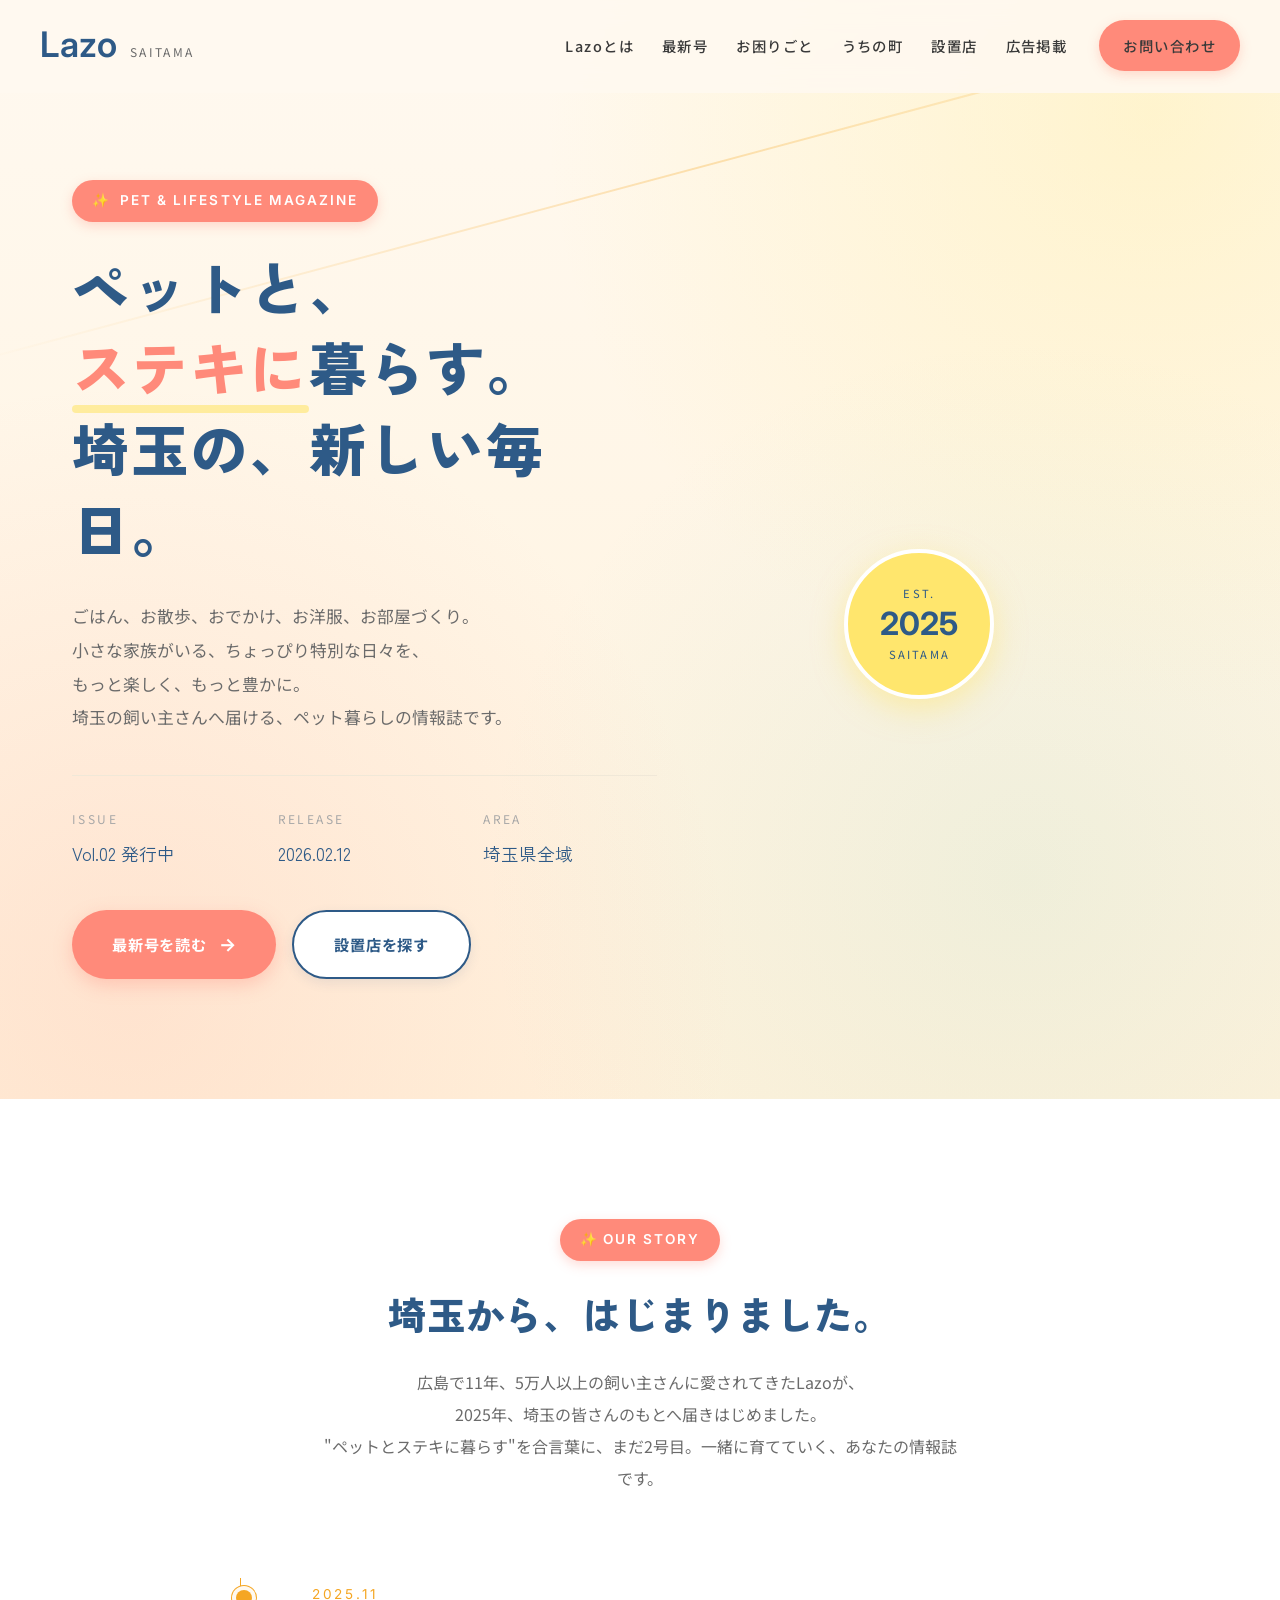
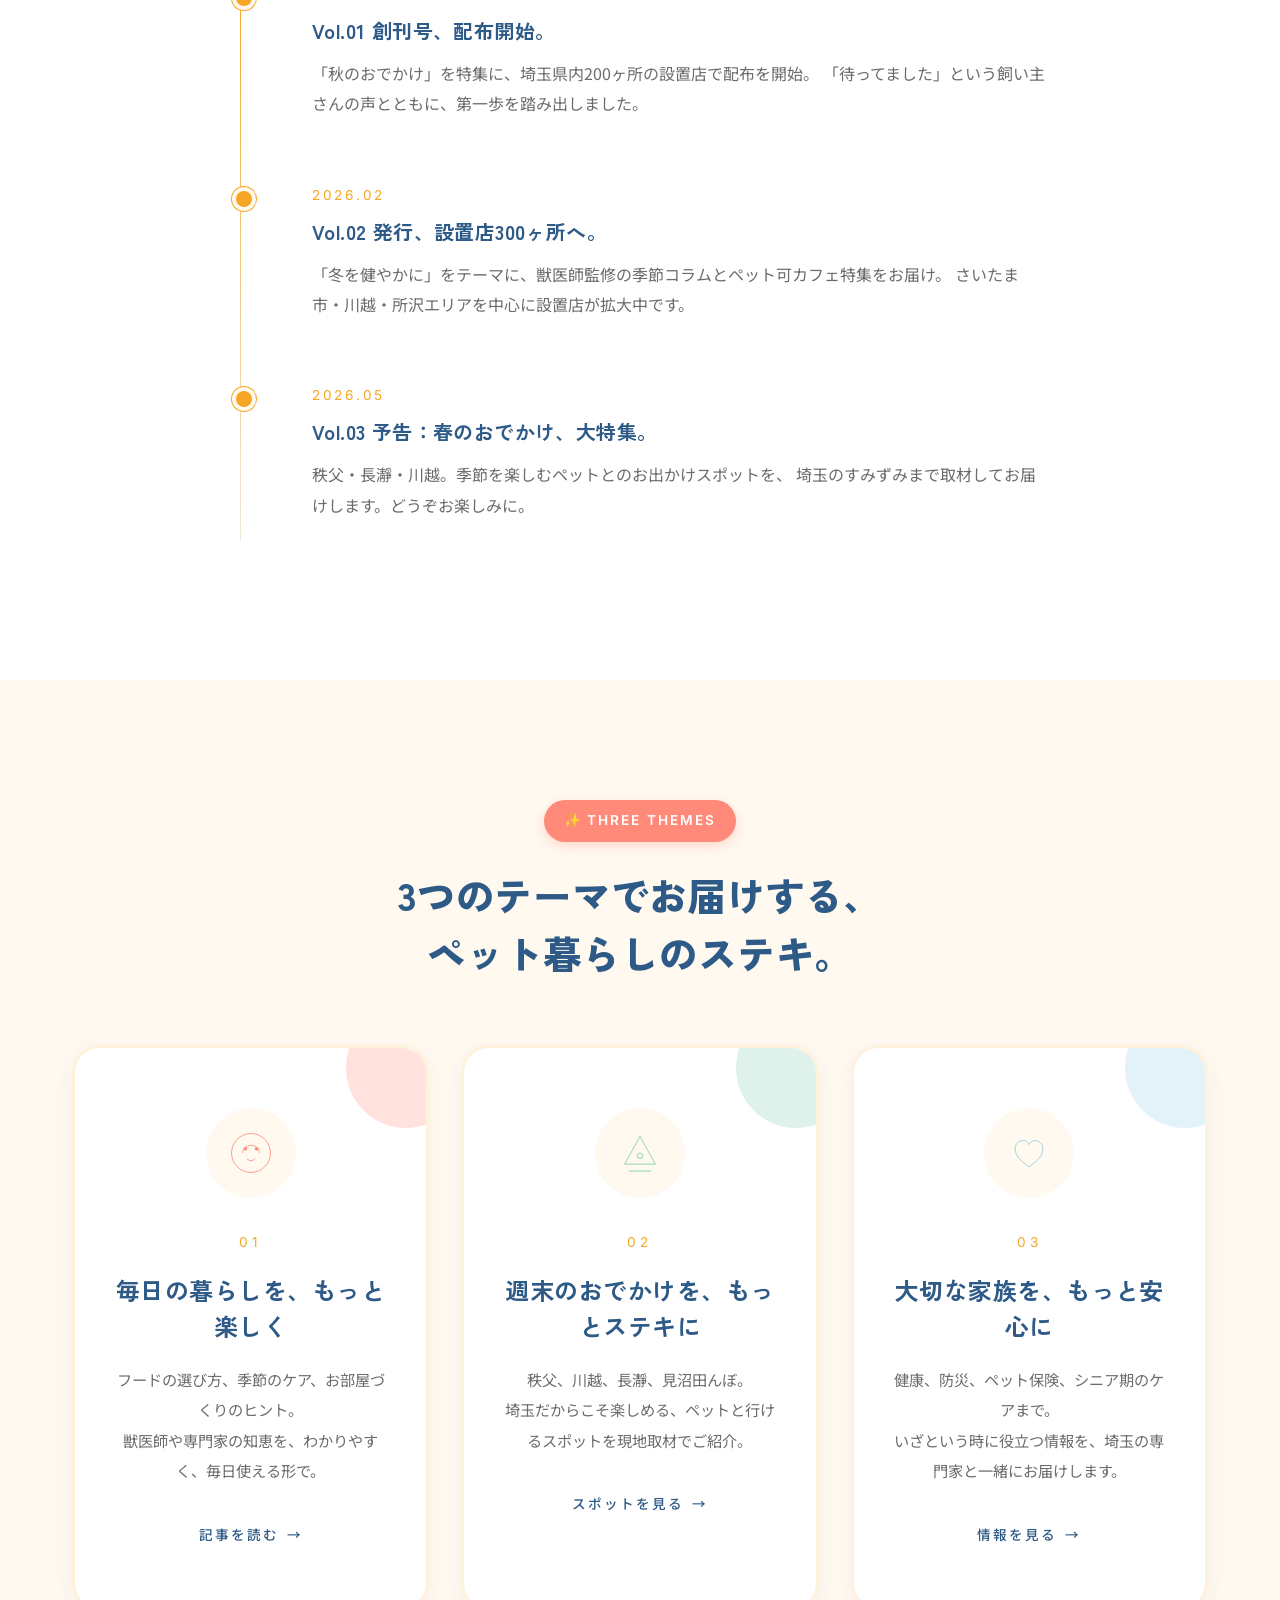
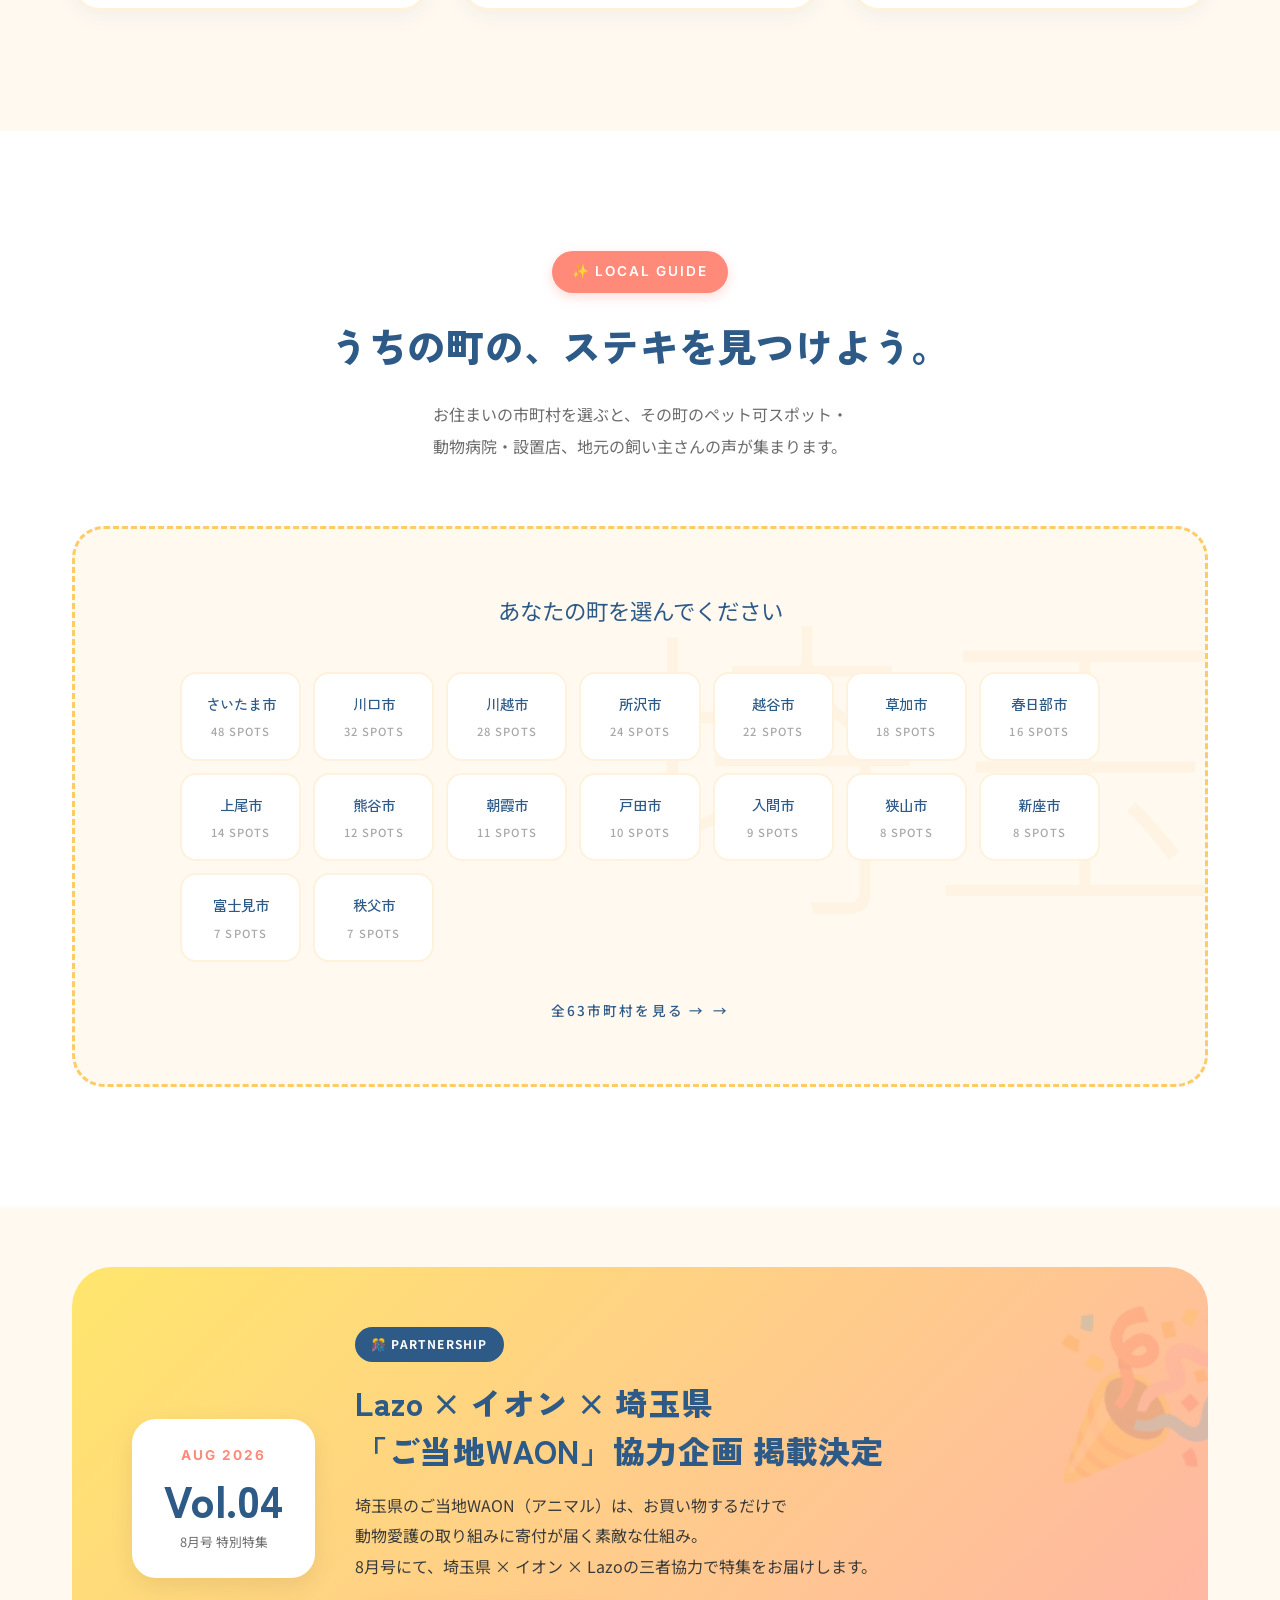
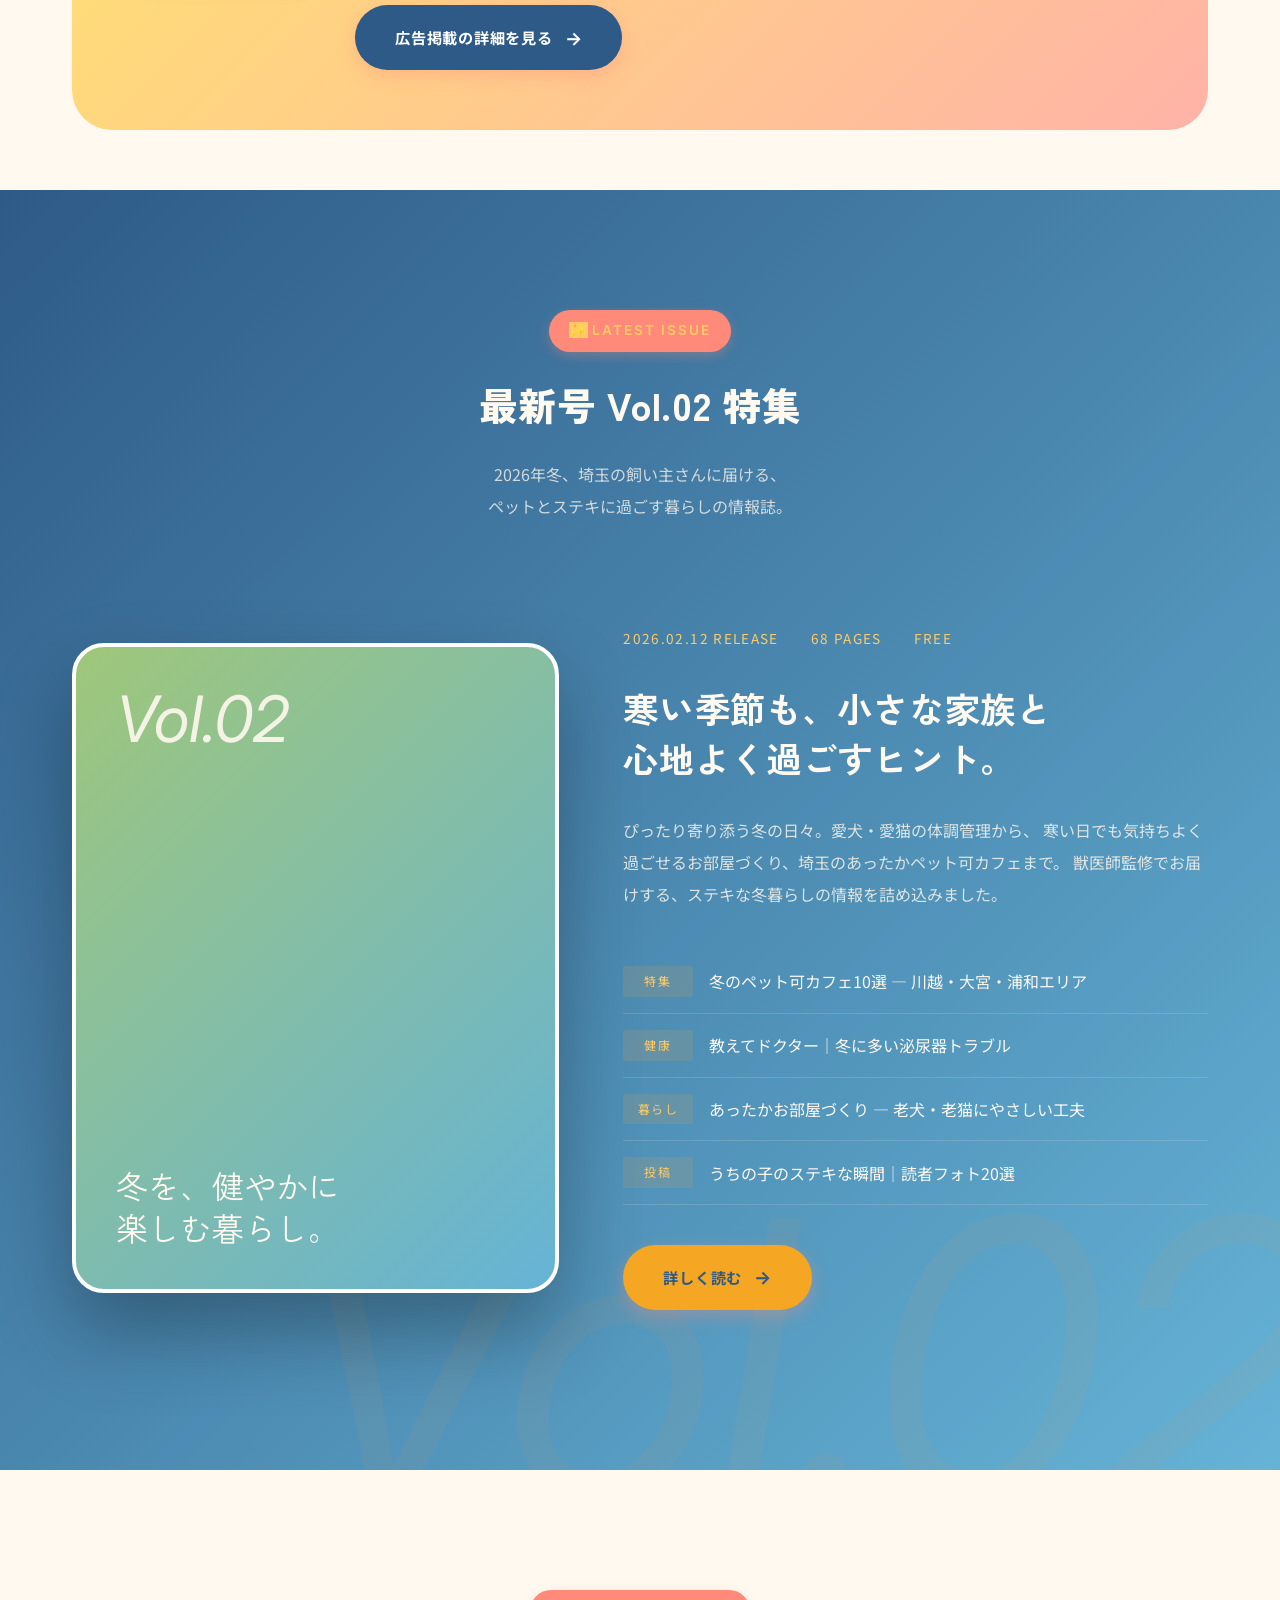
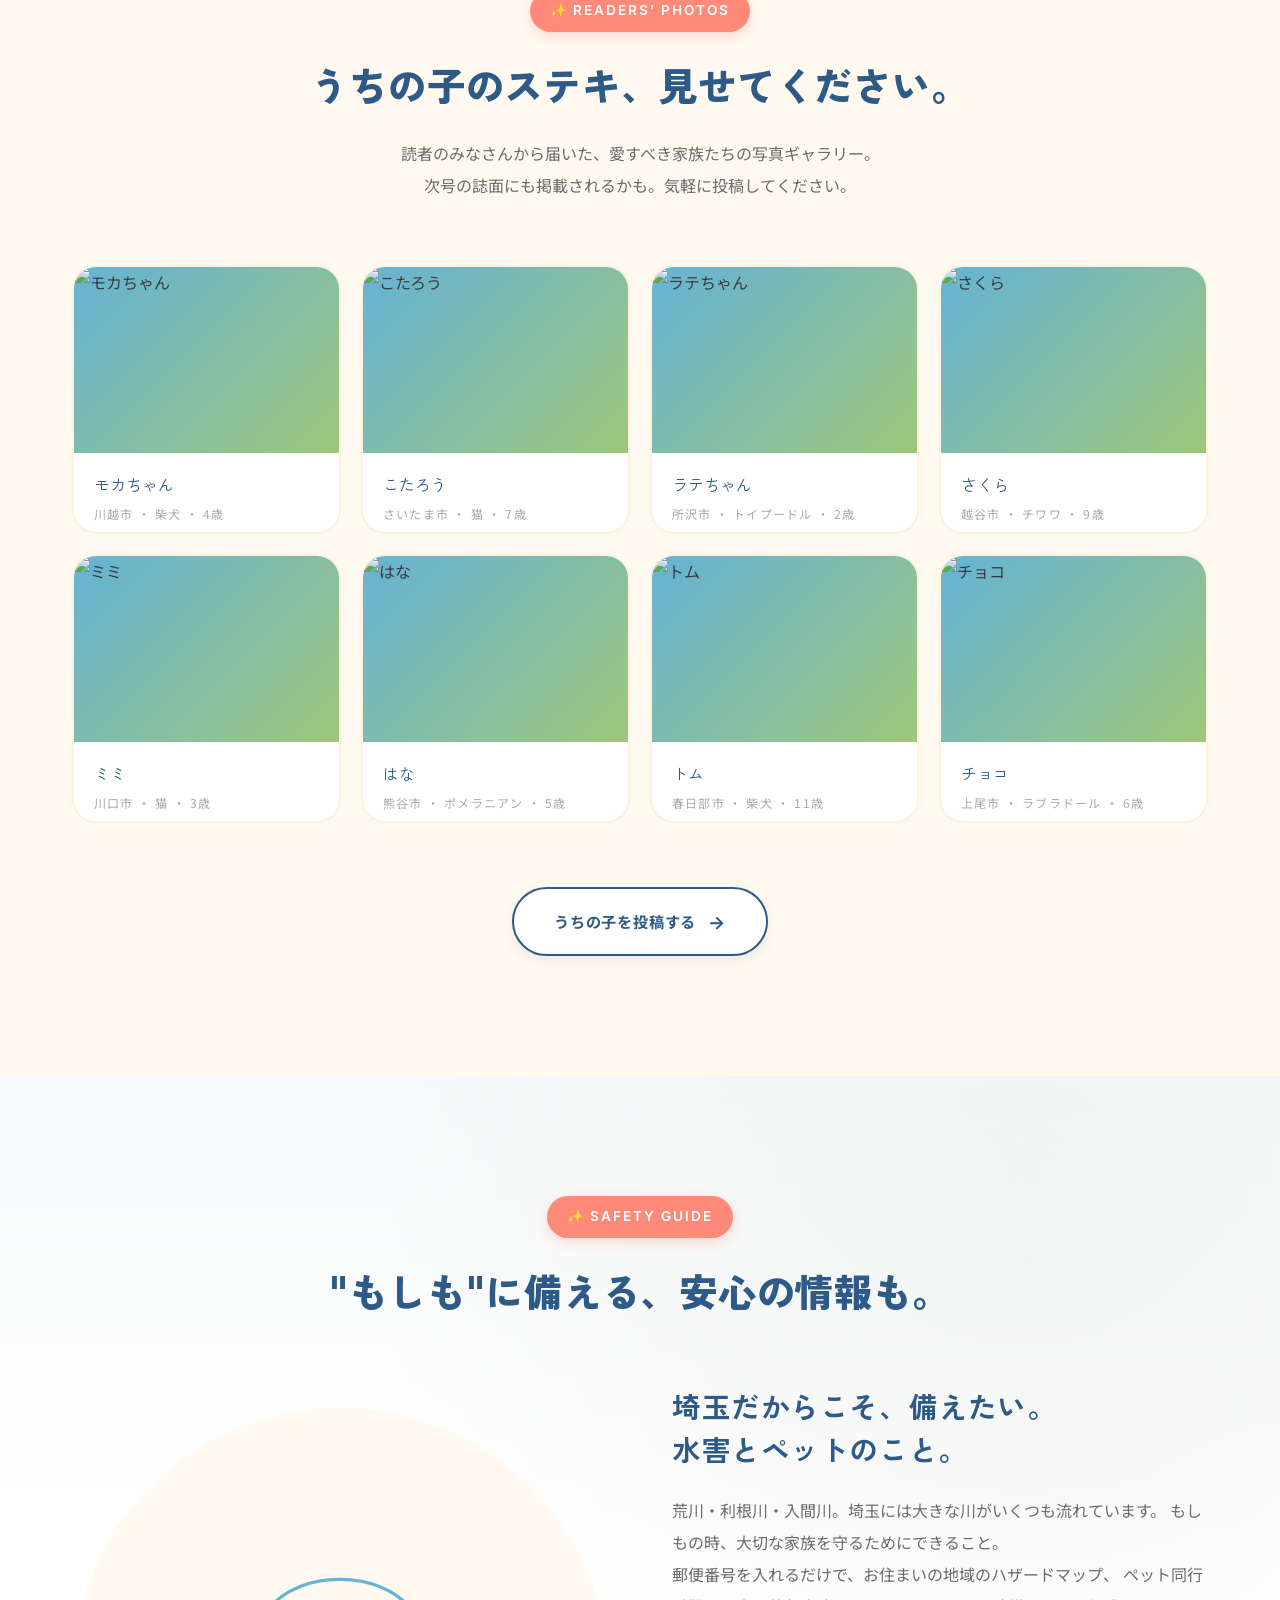
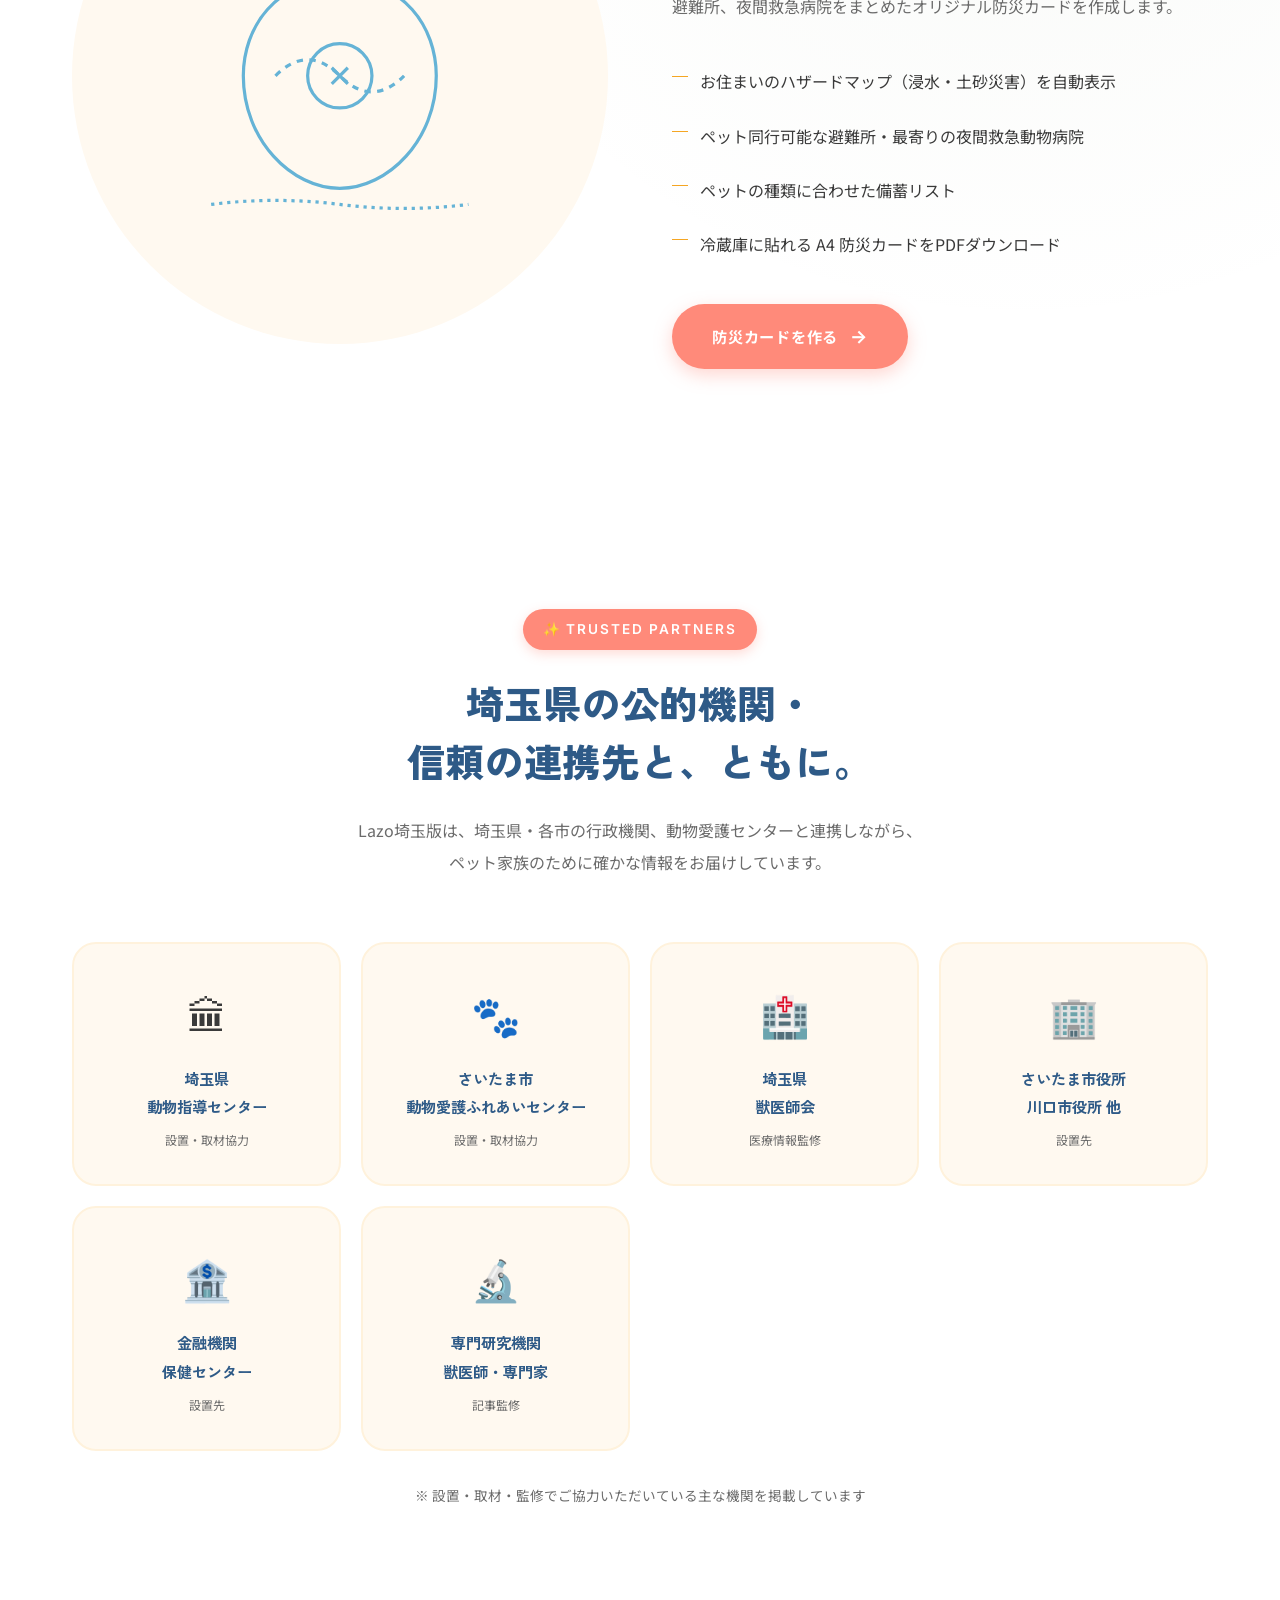
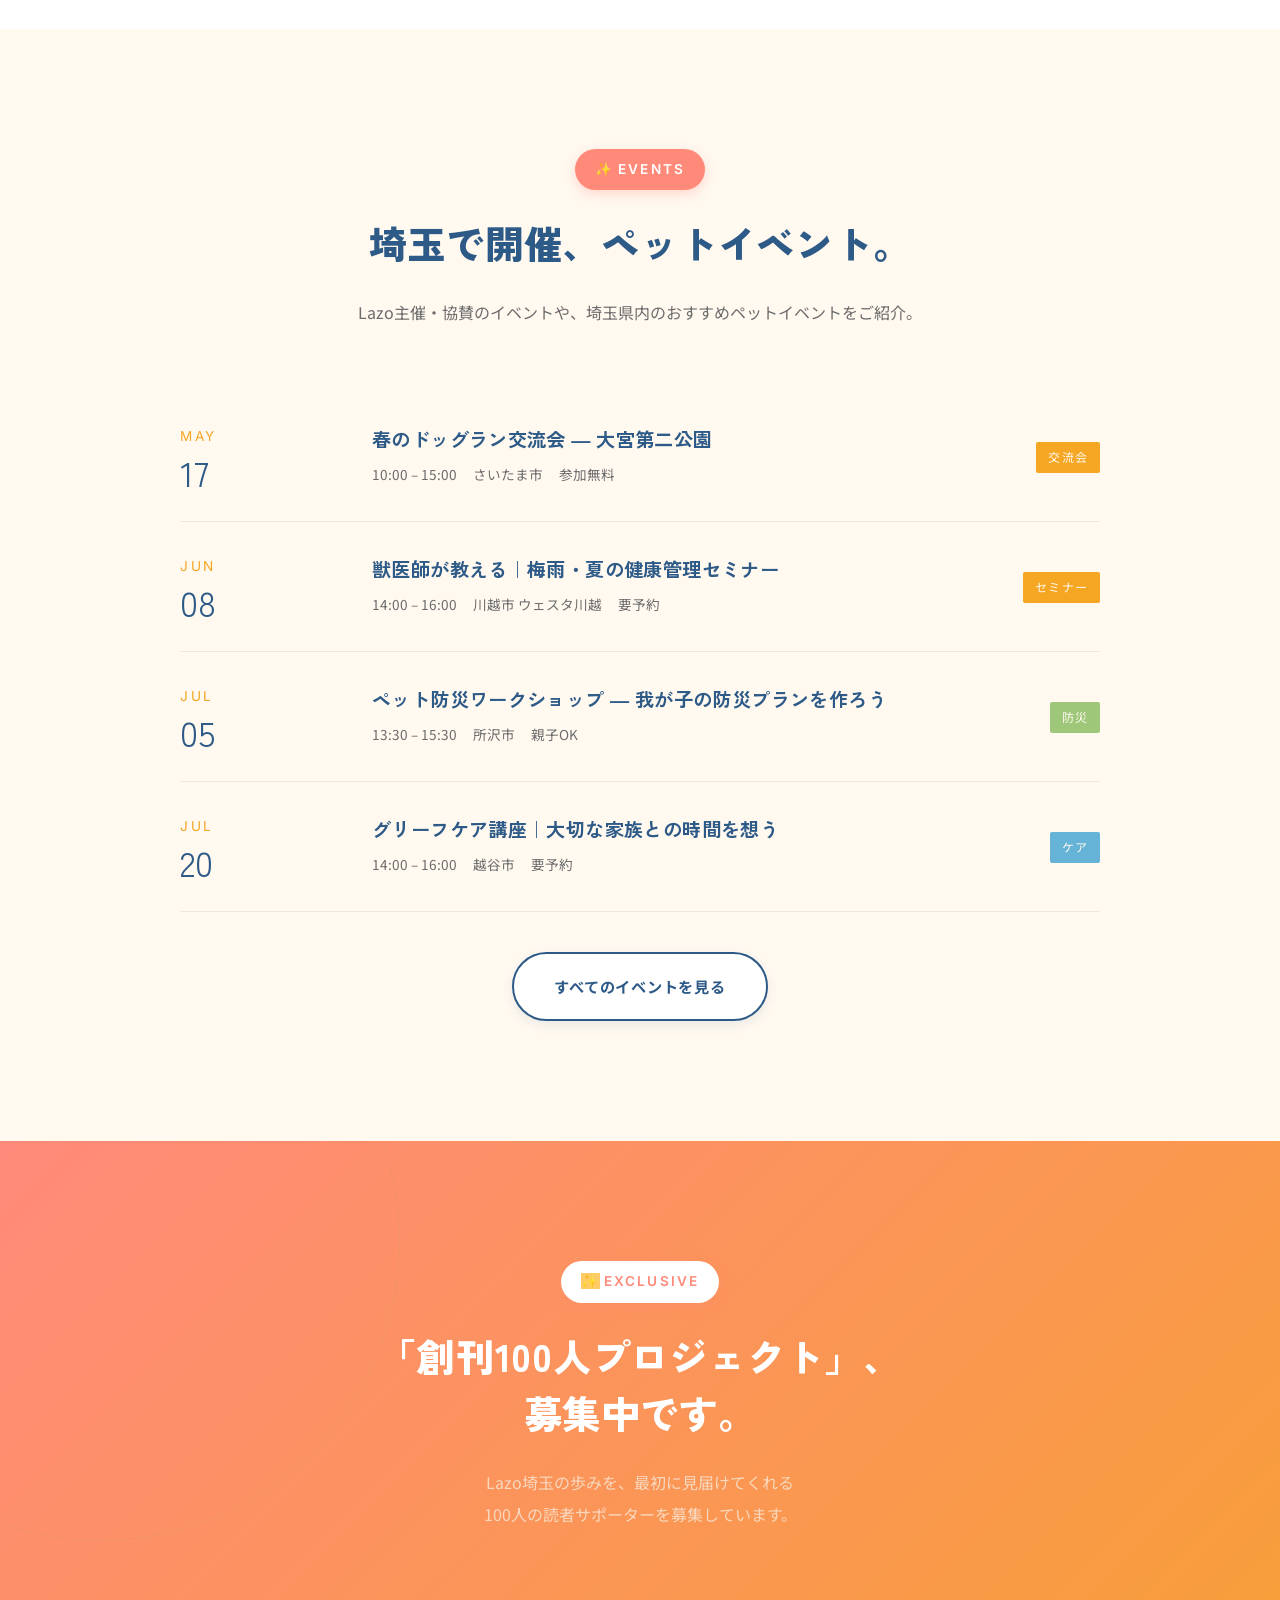
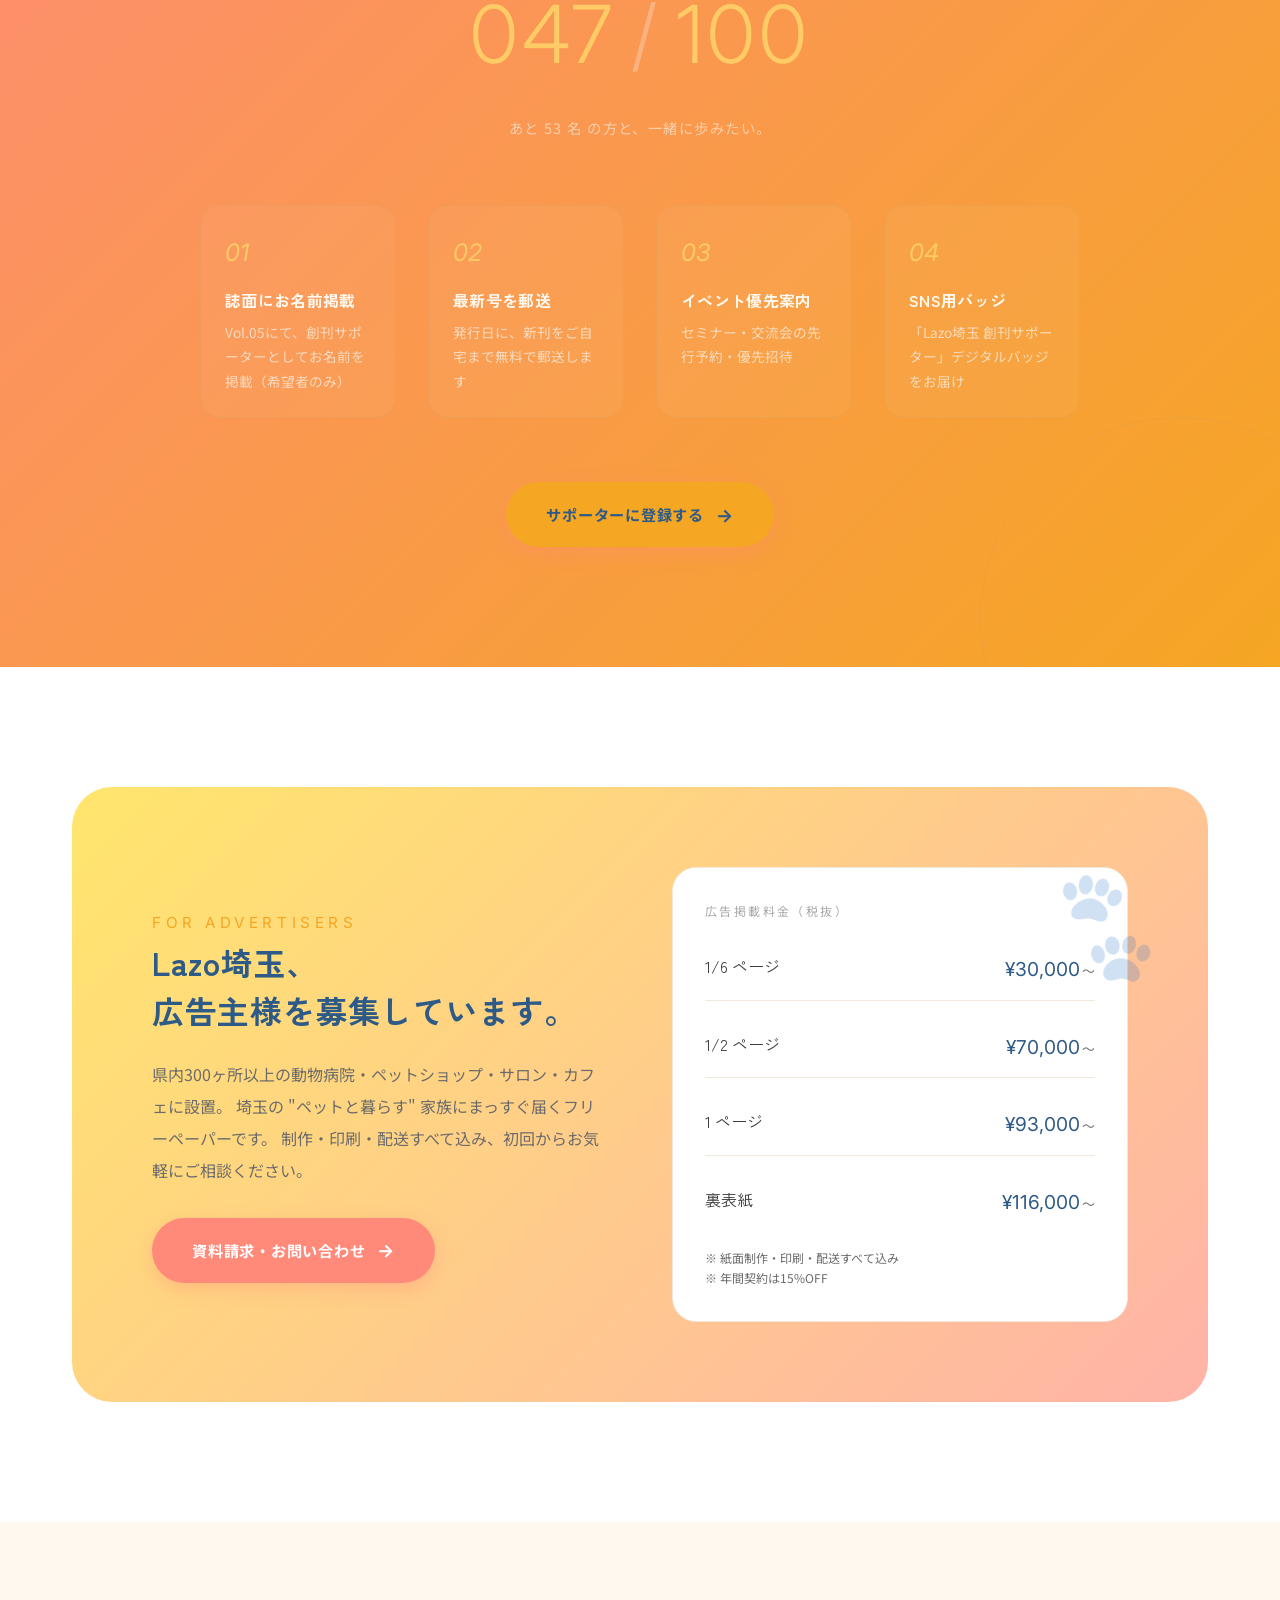
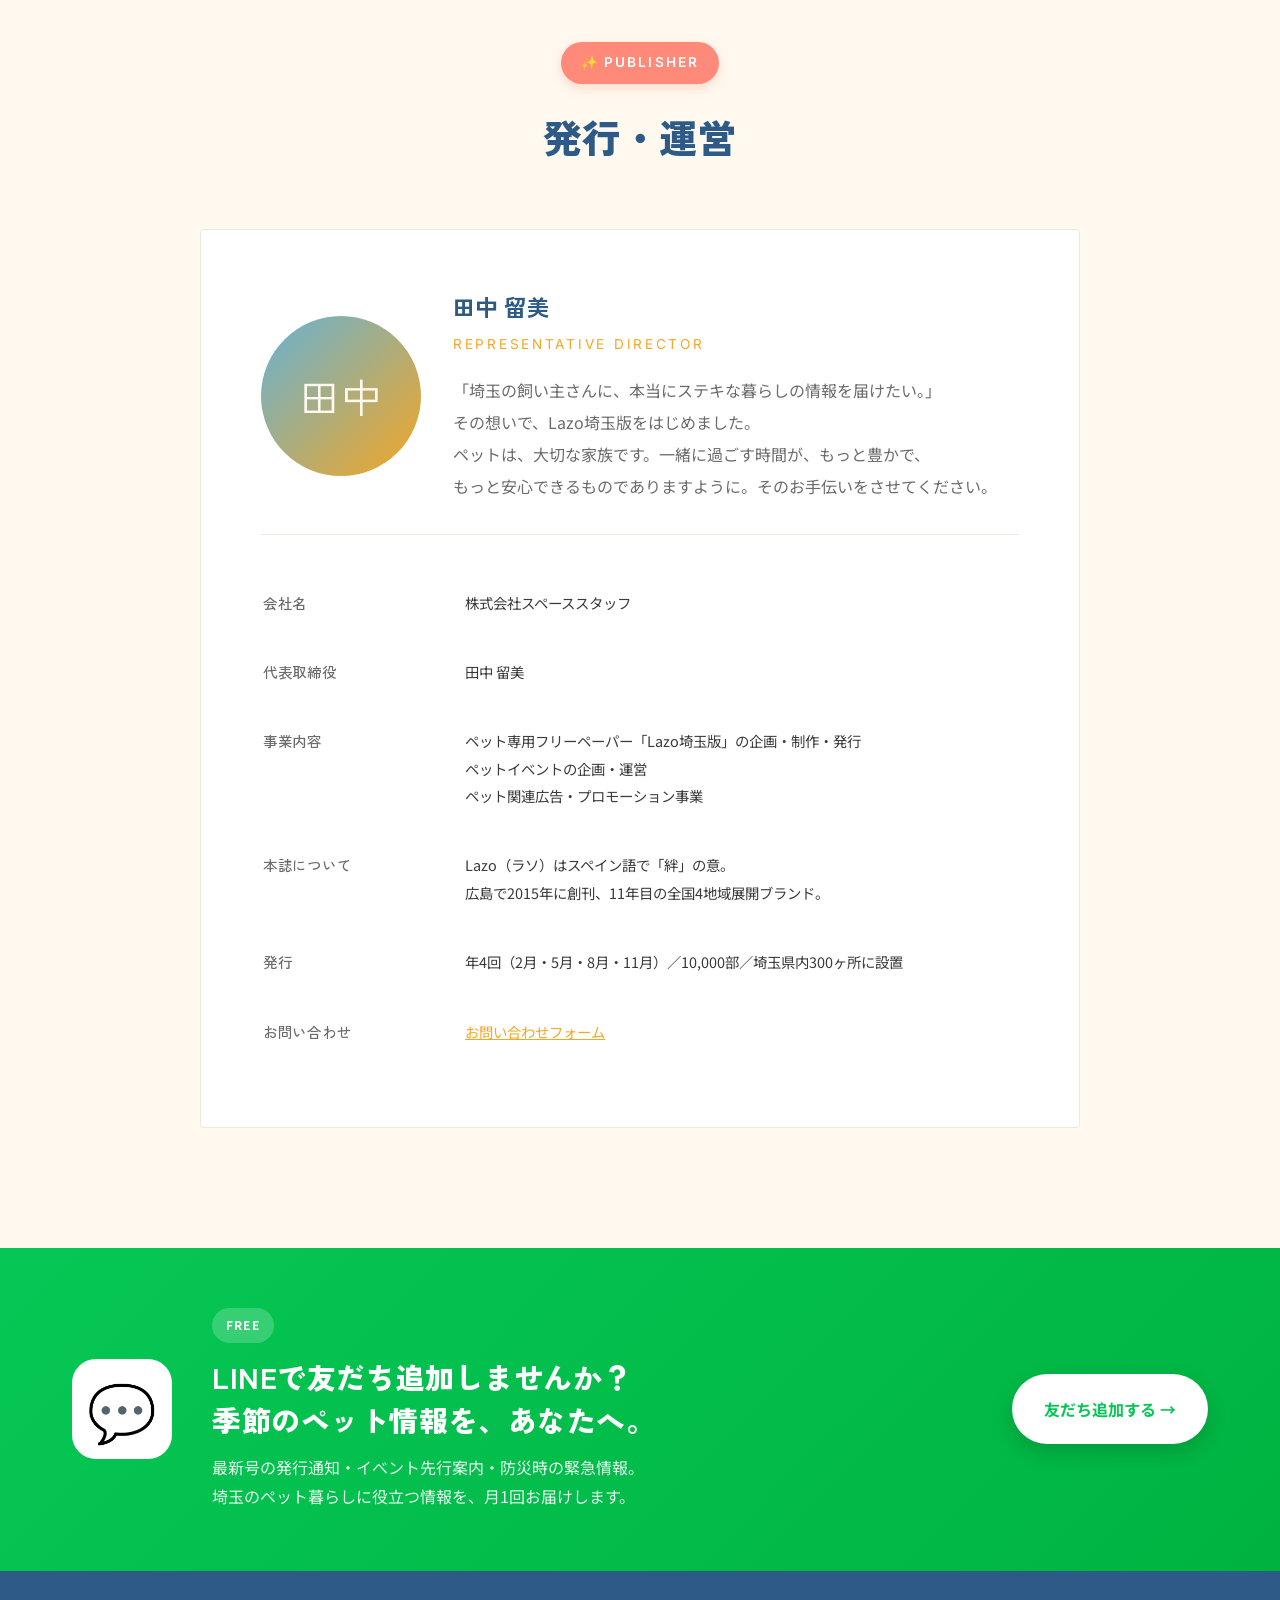
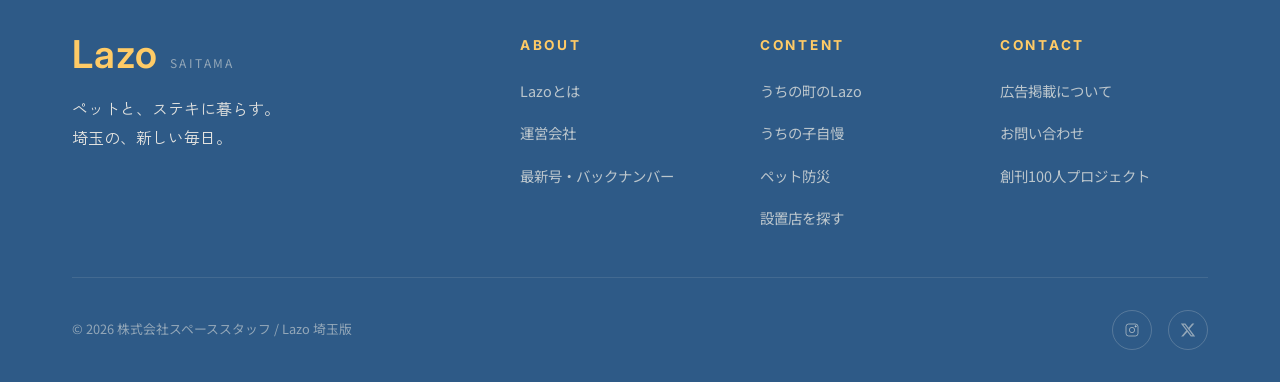
==== index.html @ b461d2d9 "Initial commit: Lazo 埼玉版 公式サイト初版 - 全11ページの静的HTML構成 - Zen Kaku Gothic New / Noto Sans JPによるゴシックデザイン -" ====
<!DOCTYPE html>
<html lang="ja">
<head>
<meta charset="UTF-8">
<meta name="viewport" content="width=device-width, initial-scale=1.0">
<meta name="description" content="Lazo埼玉版｜ペットとステキ暮らし情報。埼玉で暮らす愛犬・愛猫とのより豊かな毎日を届ける、ペット専用フリーペーパー。">
<meta name="keywords" content="Lazo,ラソ,埼玉,ペット,フリーペーパー,犬,猫,動物病院,ドッグラン,ペット暮らし">
<meta property="og:title" content="Lazo 埼玉版｜ペットとステキ暮らし情報">
<meta property="og:description" content="埼玉で暮らす愛犬・愛猫とのより豊かな毎日を届けるフリーペーパー。">
<meta property="og:type" content="website">
<title>Lazo 埼玉版 ｜ ペットとステキ暮らし情報</title>
<link rel="preconnect" href="https://fonts.googleapis.com">
<link rel="preconnect" href="https://fonts.gstatic.com" crossorigin>
<link href="https://fonts.googleapis.com/css2?family=Inter:wght@400;500;600;700&family=Noto+Sans+JP:wght@400;500;600;700;900&family=Zen+Kaku+Gothic+New:wght@500;700;900&display=swap" rel="stylesheet">
<link rel="stylesheet" href="css/style.css">
</head>
<body>

<!-- ========== HEADER ========== -->
<header class="site-header">
    <div class="header-inner">
        <a href="index.html" class="site-logo">
            <span class="site-logo-mark">Lazo</span>
            <span class="site-logo-sub">SAITAMA</span>
        </a>
        <nav class="site-nav">
            <ul>
                <li><a href="about.html">Lazoとは</a></li>
                <li><a href="latest.html">最新号</a></li>
                <li><a href="kotogoto.html">お困りごと</a></li>
                <li><a href="area.html">うちの町</a></li>
                <li><a href="shops.html">設置店</a></li>
                <li><a href="ad.html">広告掲載</a></li>
            </ul>
            <a href="contact.html" class="header-cta">お問い合わせ</a>
        </nav>
        <button class="menu-toggle" aria-label="メニュー">
            <span></span><span></span><span></span>
        </button>
    </div>
</header>

<!-- ========== HERO ========== -->
<section class="hero">
    <div class="hero-ribbon"></div>
    <div class="hero-inner">
        <div class="hero-copy">
            <span class="hero-eyebrow">PET & LIFESTYLE MAGAZINE</span>
            <h1 class="hero-title">
                ペットと、<br>
                <span class="highlight">ステキに</span>暮らす。<br>
                埼玉の、新しい毎日。
            </h1>
            <p class="hero-lead">
                ごはん、お散歩、おでかけ、お洋服、お部屋づくり。<br>
                小さな家族がいる、ちょっぴり特別な日々を、<br>
                もっと楽しく、もっと豊かに。<br>
                埼玉の飼い主さんへ届ける、ペット暮らしの情報誌です。
            </p>
            <div class="hero-meta">
                <div class="hero-meta-item">
                    <div class="hero-meta-label">ISSUE</div>
                    <div class="hero-meta-value">Vol.02 発行中</div>
                </div>
                <div class="hero-meta-item">
                    <div class="hero-meta-label">RELEASE</div>
                    <div class="hero-meta-value">2026.02.12</div>
                </div>
                <div class="hero-meta-item">
                    <div class="hero-meta-label">AREA</div>
                    <div class="hero-meta-value">埼玉県全域</div>
                </div>
            </div>
            <div class="hero-cta">
                <a href="latest.html" class="btn btn-primary">最新号を読む <span class="btn-arrow">→</span></a>
                <a href="shops.html" class="btn btn-outline">設置店を探す</a>
            </div>
        </div>
        <div class="hero-visual">
            <div class="hero-image-frame">
                <img class="hero-image" src="https://images.unsplash.com/photo-1587300003388-59208cc962cb?w=800&auto=format&fit=crop" alt="愛犬との暮らし">
                <div class="hero-issue-label">
                    <div class="hero-issue-label-title">Vol.02 春のおでかけ特集</div>
                    <div class="hero-issue-label-date">2026 SPRING ISSUE</div>
                </div>
            </div>
            <div class="hero-image-badge">
                <div class="hero-image-badge-inner">
                    <span>EST.</span>
                    <strong>2025</strong>
                    <span>SAITAMA</span>
                </div>
            </div>
        </div>
    </div>
</section>

<!-- ========== CREATION STORY ========== -->
<section class="story" id="story">
    <div class="container-narrow">
        <div class="section-header">
            <span class="section-eyebrow">OUR STORY</span>
            <h2 class="section-title">埼玉から、はじまりました。</h2>
            <p class="section-lead">
                広島で11年、5万人以上の飼い主さんに愛されてきたLazoが、<br>
                2025年、埼玉の皆さんのもとへ届きはじめました。<br>
                "ペットとステキに暮らす"を合言葉に、まだ2号目。一緒に育てていく、あなたの情報誌です。
            </p>
        </div>

        <div class="story-timeline">
            <div class="story-item">
                <div class="story-date">2025.11</div>
                <h3 class="story-title">Vol.01 創刊号、配布開始。</h3>
                <p class="story-text">
                    「秋のおでかけ」を特集に、埼玉県内200ヶ所の設置店で配布を開始。
                    「待ってました」という飼い主さんの声とともに、第一歩を踏み出しました。
                </p>
            </div>
            <div class="story-item">
                <div class="story-date">2026.02</div>
                <h3 class="story-title">Vol.02 発行、設置店300ヶ所へ。</h3>
                <p class="story-text">
                    「冬を健やかに」をテーマに、獣医師監修の季節コラムとペット可カフェ特集をお届け。
                    さいたま市・川越・所沢エリアを中心に設置店が拡大中です。
                </p>
            </div>
            <div class="story-item">
                <div class="story-date">2026.05</div>
                <h3 class="story-title">Vol.03 予告：春のおでかけ、大特集。</h3>
                <p class="story-text">
                    秩父・長瀞・川越。季節を楽しむペットとのお出かけスポットを、
                    埼玉のすみずみまで取材してお届けします。どうぞお楽しみに。
                </p>
            </div>
        </div>
    </div>
</section>

<!-- ========== THREE PILLARS ========== -->
<section class="pillars" id="pillars">
    <div class="container">
        <div class="section-header">
            <span class="section-eyebrow">THREE THEMES</span>
            <h2 class="section-title">3つのテーマでお届けする、<br>ペット暮らしのステキ。</h2>
        </div>

        <div class="pillars-grid">
            <div class="pillar-card">
                <div class="pillar-icon">
                    <svg viewBox="0 0 72 72" fill="none" stroke="currentColor" stroke-width="1.2">
                        <circle cx="36" cy="36" r="28"/>
                        <path d="M24 36c0-6 5-11 12-11s12 5 12 11"/>
                        <circle cx="28" cy="30" r="2" fill="currentColor"/>
                        <circle cx="44" cy="30" r="2" fill="currentColor"/>
                        <path d="M30 44c2 2 4 3 6 3s4-1 6-3"/>
                    </svg>
                </div>
                <div class="pillar-number">01</div>
                <h3 class="pillar-title">毎日の暮らしを、もっと楽しく</h3>
                <p class="pillar-text">
                    フードの選び方、季節のケア、お部屋づくりのヒント。<br>
                    獣医師や専門家の知恵を、わかりやすく、毎日使える形で。
                </p>
                <a href="latest.html" class="pillar-link">記事を読む</a>
            </div>

            <div class="pillar-card">
                <div class="pillar-icon">
                    <svg viewBox="0 0 72 72" fill="none" stroke="currentColor" stroke-width="1.2">
                        <path d="M36 12 L58 52 L14 52 Z"/>
                        <circle cx="36" cy="40" r="4"/>
                        <path d="M20 62 L52 62" stroke-width="1.2"/>
                    </svg>
                </div>
                <div class="pillar-number">02</div>
                <h3 class="pillar-title">週末のおでかけを、もっとステキに</h3>
                <p class="pillar-text">
                    秩父、川越、長瀞、見沼田んぼ。<br>
                    埼玉だからこそ楽しめる、ペットと行けるスポットを現地取材でご紹介。
                </p>
                <a href="area.html" class="pillar-link">スポットを見る</a>
            </div>

            <div class="pillar-card">
                <div class="pillar-icon">
                    <svg viewBox="0 0 72 72" fill="none" stroke="currentColor" stroke-width="1.2">
                        <path d="M36 56 C28 50 16 42 16 30 C16 22 22 18 28 18 C32 18 34 20 36 24 C38 20 40 18 44 18 C50 18 56 22 56 30 C56 42 44 50 36 56 Z"/>
                    </svg>
                </div>
                <div class="pillar-number">03</div>
                <h3 class="pillar-title">大切な家族を、もっと安心に</h3>
                <p class="pillar-text">
                    健康、防災、ペット保険、シニア期のケアまで。<br>
                    いざという時に役立つ情報を、埼玉の専門家と一緒にお届けします。
                </p>
                <a href="disaster.html" class="pillar-link">情報を見る</a>
            </div>
        </div>
    </div>
</section>

<!-- ========== AREA SELECTOR ========== -->
<section class="area-section" id="area">
    <div class="container">
        <div class="section-header">
            <span class="section-eyebrow">LOCAL GUIDE</span>
            <h2 class="section-title">うちの町の、ステキを見つけよう。</h2>
            <p class="section-lead">
                お住まいの市町村を選ぶと、その町のペット可スポット・<br>
                動物病院・設置店、地元の飼い主さんの声が集まります。
            </p>
        </div>

        <div class="area-selector">
            <div class="area-selector-inner">
                <div class="area-selector-title">あなたの町を選んでください</div>
                <div class="area-grid">
                    <a class="area-item" href="area.html"><span class="area-item-name">さいたま市</span><span class="area-item-count">48 SPOTS</span></a>
                    <a class="area-item" href="area.html"><span class="area-item-name">川口市</span><span class="area-item-count">32 SPOTS</span></a>
                    <a class="area-item" href="area.html"><span class="area-item-name">川越市</span><span class="area-item-count">28 SPOTS</span></a>
                    <a class="area-item" href="area.html"><span class="area-item-name">所沢市</span><span class="area-item-count">24 SPOTS</span></a>
                    <a class="area-item" href="area.html"><span class="area-item-name">越谷市</span><span class="area-item-count">22 SPOTS</span></a>
                    <a class="area-item" href="area.html"><span class="area-item-name">草加市</span><span class="area-item-count">18 SPOTS</span></a>
                    <a class="area-item" href="area.html"><span class="area-item-name">春日部市</span><span class="area-item-count">16 SPOTS</span></a>
                    <a class="area-item" href="area.html"><span class="area-item-name">上尾市</span><span class="area-item-count">14 SPOTS</span></a>
                    <a class="area-item" href="area.html"><span class="area-item-name">熊谷市</span><span class="area-item-count">12 SPOTS</span></a>
                    <a class="area-item" href="area.html"><span class="area-item-name">朝霞市</span><span class="area-item-count">11 SPOTS</span></a>
                    <a class="area-item" href="area.html"><span class="area-item-name">戸田市</span><span class="area-item-count">10 SPOTS</span></a>
                    <a class="area-item" href="area.html"><span class="area-item-name">入間市</span><span class="area-item-count">9 SPOTS</span></a>
                    <a class="area-item" href="area.html"><span class="area-item-name">狭山市</span><span class="area-item-count">8 SPOTS</span></a>
                    <a class="area-item" href="area.html"><span class="area-item-name">新座市</span><span class="area-item-count">8 SPOTS</span></a>
                    <a class="area-item" href="area.html"><span class="area-item-name">富士見市</span><span class="area-item-count">7 SPOTS</span></a>
                    <a class="area-item" href="area.html"><span class="area-item-name">秩父市</span><span class="area-item-count">7 SPOTS</span></a>
                </div>
                <div style="text-align: center; margin-top: 32px;">
                    <a href="area.html" class="pillar-link">全63市町村を見る →</a>
                </div>
            </div>
        </div>
    </div>
</section>

<!-- ========== SPECIAL ANNOUNCEMENT: Aug Issue × AEON × Saitama ========== -->
<section style="background: var(--color-cream); padding: 60px 0;">
    <div class="container">
        <div style="background: linear-gradient(135deg, #FFE66D 0%, #FFB3A7 100%); border-radius: 40px; padding: 60px; position: relative; overflow: hidden;">
            <div style="position: absolute; top: -40px; right: -40px; font-size: 10rem; opacity: 0.15;">🎉</div>
            <div style="display: grid; grid-template-columns: auto 1fr; gap: 40px; align-items: center; position: relative; z-index: 1;">
                <div style="background: var(--color-white); padding: 24px 32px; border-radius: 24px; text-align: center; box-shadow: 0 8px 24px rgba(0,0,0,0.08);">
                    <div style="font-family: var(--font-accent); font-size: 0.85rem; color: var(--color-coral); letter-spacing: 0.15em; font-weight: 700;">AUG 2026</div>
                    <div style="font-family: var(--font-serif); font-size: 2.8rem; color: var(--color-primary); font-weight: 900; line-height: 1; margin: 8px 0;">Vol.04</div>
                    <div style="font-size: 0.8rem; color: var(--color-text-sub);">8月号 特別特集</div>
                </div>
                <div>
                    <div style="display: inline-block; padding: 6px 16px; background: var(--color-primary); color: var(--color-white); border-radius: 20px; font-size: 0.75rem; letter-spacing: 0.1em; margin-bottom: 16px; font-weight: 700;">🎊 PARTNERSHIP</div>
                    <h2 style="font-family: var(--font-serif); font-size: 2rem; color: var(--color-primary); line-height: 1.5; margin-bottom: 16px; font-weight: 900;">
                        Lazo × イオン × 埼玉県<br>
                        「ご当地WAON」協力企画 掲載決定
                    </h2>
                    <p style="color: var(--color-text); line-height: 1.9; margin-bottom: 24px;">
                        埼玉県のご当地WAON（アニマル）は、お買い物するだけで<br>
                        動物愛護の取り組みに寄付が届く素敵な仕組み。<br>
                        8月号にて、埼玉県 × イオン × Lazoの三者協力で特集をお届けします。
                    </p>
                    <a href="ad.html" class="btn btn-primary" style="background: var(--color-primary);">広告掲載の詳細を見る <span class="btn-arrow">→</span></a>
                </div>
            </div>
        </div>
    </div>
</section>

<!-- ========== LATEST ISSUE FEATURE ========== -->
<section class="latest" id="latest">
    <div class="container">
        <div class="section-header">
            <span class="section-eyebrow">LATEST ISSUE</span>
            <h2 class="section-title">最新号 Vol.02 特集</h2>
            <p class="section-lead">
                2026年冬、埼玉の飼い主さんに届ける、<br>
                ペットとステキに過ごす暮らしの情報誌。
            </p>
        </div>

        <div class="latest-content">
            <div class="latest-cover">
                <div class="latest-cover-content">
                    <div class="latest-cover-vol">Vol.02</div>
                    <div>
                        <div class="latest-cover-title">冬を、健やかに<br>楽しむ暮らし。</div>
                    </div>
                </div>
            </div>
            <div class="latest-details">
                <div class="latest-issue-meta">
                    <span>2026.02.12 RELEASE</span>
                    <span>68 PAGES</span>
                    <span>FREE</span>
                </div>
                <h3 class="latest-title">
                    寒い季節も、小さな家族と<br>
                    心地よく過ごすヒント。
                </h3>
                <p class="latest-description">
                    ぴったり寄り添う冬の日々。愛犬・愛猫の体調管理から、
                    寒い日でも気持ちよく過ごせるお部屋づくり、埼玉のあったかペット可カフェまで。
                    獣医師監修でお届けする、ステキな冬暮らしの情報を詰め込みました。
                </p>
                <ul class="latest-features">
                    <li>
                        <span class="latest-feature-tag">特集</span>
                        <span>冬のペット可カフェ10選 ― 川越・大宮・浦和エリア</span>
                    </li>
                    <li>
                        <span class="latest-feature-tag">健康</span>
                        <span>教えてドクター｜冬に多い泌尿器トラブル</span>
                    </li>
                    <li>
                        <span class="latest-feature-tag">暮らし</span>
                        <span>あったかお部屋づくり ― 老犬・老猫にやさしい工夫</span>
                    </li>
                    <li>
                        <span class="latest-feature-tag">投稿</span>
                        <span>うちの子のステキな瞬間｜読者フォト20選</span>
                    </li>
                </ul>
                <div class="hero-cta">
                    <a href="latest.html" class="btn btn-primary">詳しく読む <span class="btn-arrow">→</span></a>
                </div>
            </div>
        </div>
    </div>
</section>

<!-- ========== COMMUNITY GALLERY ========== -->
<section class="community" id="community">
    <div class="container">
        <div class="section-header">
            <span class="section-eyebrow">READERS' PHOTOS</span>
            <h2 class="section-title">うちの子のステキ、見せてください。</h2>
            <p class="section-lead">
                読者のみなさんから届いた、愛すべき家族たちの写真ギャラリー。<br>
                次号の誌面にも掲載されるかも。気軽に投稿してください。
            </p>
        </div>

        <div class="community-grid">
            <div class="community-card">
                <div class="community-card-image">
                    <img src="https://images.unsplash.com/photo-1543466835-00a7907e9de1?w=400&auto=format&fit=crop" alt="モカちゃん">
                </div>
                <div class="community-card-content">
                    <div class="community-card-name">モカちゃん</div>
                    <div class="community-card-meta">川越市 ・ 柴犬 ・ 4歳</div>
                </div>
            </div>
            <div class="community-card">
                <div class="community-card-image">
                    <img src="https://images.unsplash.com/photo-1514888286974-6c03e2ca1dba?w=400&auto=format&fit=crop" alt="こたろう">
                </div>
                <div class="community-card-content">
                    <div class="community-card-name">こたろう</div>
                    <div class="community-card-meta">さいたま市 ・ 猫 ・ 7歳</div>
                </div>
            </div>
            <div class="community-card">
                <div class="community-card-image">
                    <img src="https://images.unsplash.com/photo-1561037404-61cd46aa615b?w=400&auto=format&fit=crop" alt="ラテちゃん">
                </div>
                <div class="community-card-content">
                    <div class="community-card-name">ラテちゃん</div>
                    <div class="community-card-meta">所沢市 ・ トイプードル ・ 2歳</div>
                </div>
            </div>
            <div class="community-card">
                <div class="community-card-image">
                    <img src="https://images.unsplash.com/photo-1583337130417-3346a1be7dee?w=400&auto=format&fit=crop" alt="さくら">
                </div>
                <div class="community-card-content">
                    <div class="community-card-name">さくら</div>
                    <div class="community-card-meta">越谷市 ・ チワワ ・ 9歳</div>
                </div>
            </div>
            <div class="community-card">
                <div class="community-card-image">
                    <img src="https://images.unsplash.com/photo-1533738363-b7f9aef128ce?w=400&auto=format&fit=crop" alt="ミミ">
                </div>
                <div class="community-card-content">
                    <div class="community-card-name">ミミ</div>
                    <div class="community-card-meta">川口市 ・ 猫 ・ 3歳</div>
                </div>
            </div>
            <div class="community-card">
                <div class="community-card-image">
                    <img src="https://images.unsplash.com/photo-1587300003388-59208cc962cb?w=400&auto=format&fit=crop" alt="はな">
                </div>
                <div class="community-card-content">
                    <div class="community-card-name">はな</div>
                    <div class="community-card-meta">熊谷市 ・ ポメラニアン ・ 5歳</div>
                </div>
            </div>
            <div class="community-card">
                <div class="community-card-image">
                    <img src="https://images.unsplash.com/photo-1596854407944-bf87f6fdd49e?w=400&auto=format&fit=crop" alt="トム">
                </div>
                <div class="community-card-content">
                    <div class="community-card-name">トム</div>
                    <div class="community-card-meta">春日部市 ・ 柴犬 ・ 11歳</div>
                </div>
            </div>
            <div class="community-card">
                <div class="community-card-image">
                    <img src="https://images.unsplash.com/photo-1548199973-03cce0bbc87b?w=400&auto=format&fit=crop" alt="チョコ">
                </div>
                <div class="community-card-content">
                    <div class="community-card-name">チョコ</div>
                    <div class="community-card-meta">上尾市 ・ ラブラドール ・ 6歳</div>
                </div>
            </div>
        </div>

        <div class="community-cta">
            <a href="community.html" class="btn btn-outline">うちの子を投稿する <span class="btn-arrow">→</span></a>
        </div>
    </div>
</section>

<!-- ========== SAFETY / DISASTER ========== -->
<section class="disaster-section" id="disaster">
    <div class="container">
        <div class="section-header">
            <span class="section-eyebrow">SAFETY GUIDE</span>
            <h2 class="section-title">"もしも"に備える、安心の情報も。</h2>
        </div>

        <div class="disaster-content">
            <div class="disaster-visual">
                <svg viewBox="0 0 200 200" fill="none" stroke="currentColor" stroke-width="2">
                    <path d="M100 40 C60 40 40 70 40 100 C40 140 70 170 100 170 C130 170 160 140 160 100 C160 70 140 40 100 40 Z"/>
                    <path d="M60 100 Q80 80 100 100 T140 100" stroke-dasharray="4 4"/>
                    <circle cx="100" cy="100" r="20"/>
                    <path d="M95 95 L105 105 M105 95 L95 105"/>
                    <path d="M20 180 Q 60 175 100 180 T 180 180" stroke-dasharray="2 3"/>
                </svg>
            </div>

            <div class="disaster-text">
                <h3>埼玉だからこそ、備えたい。<br>水害とペットのこと。</h3>
                <p>
                    荒川・利根川・入間川。埼玉には大きな川がいくつも流れています。
                    もしもの時、大切な家族を守るためにできること。<br>
                    郵便番号を入れるだけで、お住まいの地域のハザードマップ、
                    ペット同行避難所、夜間救急病院をまとめたオリジナル防災カードを作成します。
                </p>
                <ul class="disaster-features">
                    <li>お住まいのハザードマップ（浸水・土砂災害）を自動表示</li>
                    <li>ペット同行可能な避難所・最寄りの夜間救急動物病院</li>
                    <li>ペットの種類に合わせた備蓄リスト</li>
                    <li>冷蔵庫に貼れる A4 防災カードをPDFダウンロード</li>
                </ul>
                <a href="disaster.html" class="btn btn-primary">防災カードを作る <span class="btn-arrow">→</span></a>
            </div>
        </div>
    </div>
</section>

<!-- ========== PARTNERS / PUBLIC INSTITUTIONS ========== -->
<section style="background: var(--color-white); padding: var(--space-xl) 0;">
    <div class="container">
        <div class="section-header">
            <span class="section-eyebrow">TRUSTED PARTNERS</span>
            <h2 class="section-title">埼玉県の公的機関・<br>信頼の連携先と、ともに。</h2>
            <p class="section-lead">
                Lazo埼玉版は、埼玉県・各市の行政機関、動物愛護センターと連携しながら、<br>
                ペット家族のために確かな情報をお届けしています。
            </p>
        </div>

        <div style="display: grid; grid-template-columns: repeat(auto-fit, minmax(220px, 1fr)); gap: 20px; margin-top: 48px;">
            <div style="background: var(--color-cream); border-radius: 24px; padding: 32px 24px; text-align: center; border: 2px solid var(--color-cream-deep); transition: all 0.3s;">
                <div style="font-size: 2.5rem; margin-bottom: 12px;">🏛</div>
                <div style="font-family: var(--font-serif); font-weight: 700; color: var(--color-primary); margin-bottom: 8px; font-size: 0.95rem;">埼玉県<br>動物指導センター</div>
                <div style="font-size: 0.75rem; color: var(--color-text-sub);">設置・取材協力</div>
            </div>
            <div style="background: var(--color-cream); border-radius: 24px; padding: 32px 24px; text-align: center; border: 2px solid var(--color-cream-deep);">
                <div style="font-size: 2.5rem; margin-bottom: 12px;">🐾</div>
                <div style="font-family: var(--font-serif); font-weight: 700; color: var(--color-primary); margin-bottom: 8px; font-size: 0.95rem;">さいたま市<br>動物愛護ふれあいセンター</div>
                <div style="font-size: 0.75rem; color: var(--color-text-sub);">設置・取材協力</div>
            </div>
            <div style="background: var(--color-cream); border-radius: 24px; padding: 32px 24px; text-align: center; border: 2px solid var(--color-cream-deep);">
                <div style="font-size: 2.5rem; margin-bottom: 12px;">🏥</div>
                <div style="font-family: var(--font-serif); font-weight: 700; color: var(--color-primary); margin-bottom: 8px; font-size: 0.95rem;">埼玉県<br>獣医師会</div>
                <div style="font-size: 0.75rem; color: var(--color-text-sub);">医療情報監修</div>
            </div>
            <div style="background: var(--color-cream); border-radius: 24px; padding: 32px 24px; text-align: center; border: 2px solid var(--color-cream-deep);">
                <div style="font-size: 2.5rem; margin-bottom: 12px;">🏢</div>
                <div style="font-family: var(--font-serif); font-weight: 700; color: var(--color-primary); margin-bottom: 8px; font-size: 0.95rem;">さいたま市役所<br>川口市役所 他</div>
                <div style="font-size: 0.75rem; color: var(--color-text-sub);">設置先</div>
            </div>
            <div style="background: var(--color-cream); border-radius: 24px; padding: 32px 24px; text-align: center; border: 2px solid var(--color-cream-deep);">
                <div style="font-size: 2.5rem; margin-bottom: 12px;">🏦</div>
                <div style="font-family: var(--font-serif); font-weight: 700; color: var(--color-primary); margin-bottom: 8px; font-size: 0.95rem;">金融機関<br>保健センター</div>
                <div style="font-size: 0.75rem; color: var(--color-text-sub);">設置先</div>
            </div>
            <div style="background: var(--color-cream); border-radius: 24px; padding: 32px 24px; text-align: center; border: 2px solid var(--color-cream-deep);">
                <div style="font-size: 2.5rem; margin-bottom: 12px;">🔬</div>
                <div style="font-family: var(--font-serif); font-weight: 700; color: var(--color-primary); margin-bottom: 8px; font-size: 0.95rem;">専門研究機関<br>獣医師・専門家</div>
                <div style="font-size: 0.75rem; color: var(--color-text-sub);">記事監修</div>
            </div>
        </div>

        <p style="text-align: center; margin-top: 32px; font-size: 0.85rem; color: var(--color-text-sub);">
            ※ 設置・取材・監修でご協力いただいている主な機関を掲載しています
        </p>
    </div>
</section>

<!-- ========== EVENTS ========== -->
<section class="events" id="events">
    <div class="container">
        <div class="section-header">
            <span class="section-eyebrow">EVENTS</span>
            <h2 class="section-title">埼玉で開催、ペットイベント。</h2>
            <p class="section-lead">
                Lazo主催・協賛のイベントや、埼玉県内のおすすめペットイベントをご紹介。
            </p>
        </div>

        <div class="events-list">
            <div class="event-item">
                <div class="event-date">
                    <div class="event-date-month">MAY</div>
                    <div class="event-date-day">17</div>
                </div>
                <div class="event-info">
                    <h4>春のドッグラン交流会 ― 大宮第二公園</h4>
                    <div class="event-meta">
                        <span>10:00 – 15:00</span>
                        <span>さいたま市</span>
                        <span>参加無料</span>
                    </div>
                </div>
                <div><span class="event-tag tag-seminar">交流会</span></div>
            </div>

            <div class="event-item">
                <div class="event-date">
                    <div class="event-date-month">JUN</div>
                    <div class="event-date-day">08</div>
                </div>
                <div class="event-info">
                    <h4>獣医師が教える｜梅雨・夏の健康管理セミナー</h4>
                    <div class="event-meta">
                        <span>14:00 – 16:00</span>
                        <span>川越市 ウェスタ川越</span>
                        <span>要予約</span>
                    </div>
                </div>
                <div><span class="event-tag tag-seminar">セミナー</span></div>
            </div>

            <div class="event-item">
                <div class="event-date">
                    <div class="event-date-month">JUL</div>
                    <div class="event-date-day">05</div>
                </div>
                <div class="event-info">
                    <h4>ペット防災ワークショップ ― 我が子の防災プランを作ろう</h4>
                    <div class="event-meta">
                        <span>13:30 – 15:30</span>
                        <span>所沢市</span>
                        <span>親子OK</span>
                    </div>
                </div>
                <div><span class="event-tag tag-disaster">防災</span></div>
            </div>

            <div class="event-item">
                <div class="event-date">
                    <div class="event-date-month">JUL</div>
                    <div class="event-date-day">20</div>
                </div>
                <div class="event-info">
                    <h4>グリーフケア講座｜大切な家族との時間を想う</h4>
                    <div class="event-meta">
                        <span>14:00 – 16:00</span>
                        <span>越谷市</span>
                        <span>要予約</span>
                    </div>
                </div>
                <div><span class="event-tag tag-grief">ケア</span></div>
            </div>
        </div>

        <div style="text-align: center; margin-top: 40px;">
            <a href="community.html#events" class="btn btn-outline">すべてのイベントを見る</a>
        </div>
    </div>
</section>

<!-- ========== PROJECT 100 ========== -->
<section class="project-100" id="project-100">
    <div class="container">
        <div class="section-header">
            <span class="section-eyebrow">EXCLUSIVE</span>
            <h2 class="section-title">「創刊100人プロジェクト」、<br>募集中です。</h2>
            <p class="section-lead" style="color: rgba(248, 243, 234, 0.7);">
                Lazo埼玉の歩みを、最初に見届けてくれる<br>
                100人の読者サポーターを募集しています。
            </p>
        </div>

        <div class="project-100-counter">
            <span data-count="47">047</span><span class="slash">/</span><span>100</span>
        </div>
        <p style="text-align: center; color: rgba(248, 243, 234, 0.6); margin-bottom: 60px; font-size: 0.9rem; letter-spacing: 0.1em;">
            あと 53 名 の方と、一緒に歩みたい。
        </p>

        <div class="project-100-benefits">
            <div class="benefit-item">
                <div class="benefit-number">01</div>
                <h4 class="benefit-title">誌面にお名前掲載</h4>
                <p class="benefit-text">Vol.05にて、創刊サポーターとしてお名前を掲載（希望者のみ）</p>
            </div>
            <div class="benefit-item">
                <div class="benefit-number">02</div>
                <h4 class="benefit-title">最新号を郵送</h4>
                <p class="benefit-text">発行日に、新刊をご自宅まで無料で郵送します</p>
            </div>
            <div class="benefit-item">
                <div class="benefit-number">03</div>
                <h4 class="benefit-title">イベント優先案内</h4>
                <p class="benefit-text">セミナー・交流会の先行予約・優先招待</p>
            </div>
            <div class="benefit-item">
                <div class="benefit-number">04</div>
                <h4 class="benefit-title">SNS用バッジ</h4>
                <p class="benefit-text">「Lazo埼玉 創刊サポーター」デジタルバッジをお届け</p>
            </div>
        </div>

        <div style="text-align: center; margin-top: 48px;">
            <a href="contact.html?supporter=1" class="btn btn-primary" style="background: var(--color-gold); color: var(--color-primary);">サポーターに登録する <span class="btn-arrow">→</span></a>
        </div>
    </div>
</section>

<!-- ========== AD CTA ========== -->
<section class="ad-cta" id="ad-cta">
    <div class="container">
        <div class="ad-cta-box">
            <div>
                <span class="ad-cta-eyebrow">FOR ADVERTISERS</span>
                <h2 class="ad-cta-title">
                    Lazo埼玉、<br>
                    広告主様を募集しています。
                </h2>
                <p class="ad-cta-text">
                    県内300ヶ所以上の動物病院・ペットショップ・サロン・カフェに設置。
                    埼玉の "ペットと暮らす" 家族にまっすぐ届くフリーペーパーです。
                    制作・印刷・配送すべて込み、初回からお気軽にご相談ください。
                </p>
                <a href="ad.html" class="btn btn-primary">資料請求・お問い合わせ <span class="btn-arrow">→</span></a>
            </div>
            <div class="ad-cta-pricing">
                <div class="ad-cta-pricing-label">広告掲載料金（税抜）</div>
                <div class="ad-cta-pricing-tiers">
                    <div class="pricing-tier">
                        <div class="pricing-tier-size">1/6 ページ</div>
                        <div class="pricing-tier-price">¥30,000<span class="unit">〜</span></div>
                    </div>
                    <div class="pricing-tier">
                        <div class="pricing-tier-size">1/2 ページ</div>
                        <div class="pricing-tier-price">¥70,000<span class="unit">〜</span></div>
                    </div>
                    <div class="pricing-tier">
                        <div class="pricing-tier-size">1 ページ</div>
                        <div class="pricing-tier-price">¥93,000<span class="unit">〜</span></div>
                    </div>
                    <div class="pricing-tier">
                        <div class="pricing-tier-size">裏表紙</div>
                        <div class="pricing-tier-price">¥116,000<span class="unit">〜</span></div>
                    </div>
                </div>
                <p style="font-size: 0.75rem; color: var(--color-text-sub); margin-top: 16px; line-height: 1.7;">
                    ※ 紙面制作・印刷・配送すべて込み<br>
                    ※ 年間契約は15%OFF
                </p>
            </div>
        </div>
    </div>
</section>

<!-- ========== COMPANY ========== -->
<section class="company" id="company">
    <div class="container">
        <div class="section-header">
            <span class="section-eyebrow">PUBLISHER</span>
            <h2 class="section-title">発行・運営</h2>
        </div>

        <div class="company-content">
            <div class="company-intro">
                <div class="company-avatar">田中</div>
                <div class="company-greeting">
                    <h3>田中 留美</h3>
                    <div class="company-greeting-role">REPRESENTATIVE DIRECTOR</div>
                    <p class="company-greeting-text">
                        「埼玉の飼い主さんに、本当にステキな暮らしの情報を届けたい。」<br>
                        その想いで、Lazo埼玉版をはじめました。<br>
                        ペットは、大切な家族です。一緒に過ごす時間が、もっと豊かで、<br>
                        もっと安心できるものでありますように。そのお手伝いをさせてください。
                    </p>
                </div>
            </div>

            <table class="company-table">
                <tr>
                    <th>会社名</th>
                    <td>株式会社スペーススタッフ</td>
                </tr>
                <tr>
                    <th>代表取締役</th>
                    <td>田中 留美</td>
                </tr>
                <tr>
                    <th>事業内容</th>
                    <td>
                        ペット専用フリーペーパー「Lazo埼玉版」の企画・制作・発行<br>
                        ペットイベントの企画・運営<br>
                        ペット関連広告・プロモーション事業
                    </td>
                </tr>
                <tr>
                    <th>本誌について</th>
                    <td>
                        Lazo（ラソ）はスペイン語で「絆」の意。<br>
                        広島で2015年に創刊、11年目の全国4地域展開ブランド。
                    </td>
                </tr>
                <tr>
                    <th>発行</th>
                    <td>
                        年4回（2月・5月・8月・11月）／10,000部／埼玉県内300ヶ所に設置
                    </td>
                </tr>
                <tr>
                    <th>お問い合わせ</th>
                    <td>
                        <a href="contact.html" style="color: var(--color-gold); text-decoration: underline;">お問い合わせフォーム</a>
                    </td>
                </tr>
            </table>
        </div>
    </div>
</section>

<!-- ========== LINE REGISTRATION BANNER ========== -->
<section style="background: linear-gradient(135deg, #06C755 0%, #00B341 100%); padding: 60px 0; color: var(--color-white);">
    <div class="container">
        <div style="display: grid; grid-template-columns: auto 1fr auto; gap: 40px; align-items: center;">
            <div style="background: var(--color-white); width: 100px; height: 100px; border-radius: 24px; display: flex; align-items: center; justify-content: center; font-size: 3.5rem;">
                💬
            </div>
            <div>
                <div style="display: inline-block; padding: 6px 14px; background: rgba(255,255,255,0.2); border-radius: 20px; font-size: 0.75rem; letter-spacing: 0.1em; margin-bottom: 12px; font-weight: 700;">FREE</div>
                <h2 style="font-family: var(--font-serif); font-size: 1.8rem; color: var(--color-white); margin-bottom: 12px; font-weight: 900; line-height: 1.5;">
                    LINEで友だち追加しませんか？<br>
                    季節のペット情報を、あなたへ。
                </h2>
                <p style="line-height: 1.8; color: rgba(255,255,255,0.9); margin-bottom: 0;">
                    最新号の発行通知・イベント先行案内・防災時の緊急情報。<br>
                    埼玉のペット暮らしに役立つ情報を、月1回お届けします。
                </p>
            </div>
            <div>
                <a href="#" style="display: inline-block; padding: 20px 32px; background: var(--color-white); color: #06C755; border-radius: 40px; font-weight: 700; font-size: 1rem; box-shadow: 0 8px 20px rgba(0,0,0,0.15); transition: all 0.3s;">
                    友だち追加する →
                </a>
            </div>
        </div>
    </div>
</section>

<!-- ========== FOOTER ========== -->
<footer class="site-footer">
    <div class="footer-inner">
        <div class="footer-top">
            <div class="footer-brand">
                <a href="index.html" class="site-logo">
                    <span class="site-logo-mark">Lazo</span>
                    <span class="site-logo-sub">SAITAMA</span>
                </a>
                <p class="footer-tagline">
                    ペットと、ステキに暮らす。<br>
                    埼玉の、新しい毎日。
                </p>
            </div>
            <div class="footer-nav">
                <h4>ABOUT</h4>
                <ul>
                    <li><a href="about.html">Lazoとは</a></li>
                    <li><a href="about.html#company">運営会社</a></li>
                    <li><a href="latest.html">最新号・バックナンバー</a></li>
                </ul>
            </div>
            <div class="footer-nav">
                <h4>CONTENT</h4>
                <ul>
                    <li><a href="area.html">うちの町のLazo</a></li>
                    <li><a href="community.html">うちの子自慢</a></li>
                    <li><a href="disaster.html">ペット防災</a></li>
                    <li><a href="shops.html">設置店を探す</a></li>
                </ul>
            </div>
            <div class="footer-nav">
                <h4>CONTACT</h4>
                <ul>
                    <li><a href="ad.html">広告掲載について</a></li>
                    <li><a href="contact.html">お問い合わせ</a></li>
                    <li><a href="contact.html?supporter=1">創刊100人プロジェクト</a></li>
                </ul>
            </div>
        </div>

        <div class="footer-bottom">
            <div>© <span data-current-year>2026</span> 株式会社スペーススタッフ / Lazo 埼玉版</div>
            <div class="footer-social">
                <a href="#" aria-label="Instagram">
                    <svg viewBox="0 0 24 24" fill="none" stroke="currentColor" stroke-width="1.5">
                        <rect x="3" y="3" width="18" height="18" rx="4"/>
                        <circle cx="12" cy="12" r="4"/>
                        <circle cx="17.5" cy="6.5" r="1" fill="currentColor"/>
                    </svg>
                </a>
                <a href="#" aria-label="X">
                    <svg viewBox="0 0 24 24" fill="currentColor">
                        <path d="M18.244 2.25h3.308l-7.227 8.26 8.502 11.24H16.17l-5.214-6.817L4.99 21.75H1.68l7.73-8.835L1.254 2.25H8.08l4.713 6.231zm-1.161 17.52h1.833L7.084 4.126H5.117z"/>
                    </svg>
                </a>
            </div>
        </div>
    </div>
</footer>

<script src="js/main.js"></script>
</body>
</html>
---- css/style.css ----
/* ================================================
   Lazo 埼玉版 公式サイト
   運営：株式会社スペーススタッフ
   Design System
================================================ */

/* ---------- Reset & Base ---------- */
*, *::before, *::after {
    box-sizing: border-box;
    margin: 0;
    padding: 0;
}

:root {
    /* Colors - Pop & Friendly */
    --color-primary: #2E5A87;        /* 明るいブルー */
    --color-primary-light: #4A7AB0;
    --color-cream: #FFF9F0;           /* あったかクリーム */
    --color-cream-deep: #FFF2DC;
    --color-gold: #F5A623;            /* 明るいマスタード */
    --color-gold-light: #FFCB66;
    --color-coral: #FF8A7A;           /* サンゴピンク */
    --color-coral-light: #FFB3A7;
    --color-mint: #7ECBB0;             /* ミントグリーン */
    --color-mint-light: #B3E0CE;
    --color-sky: #8ECAE6;              /* スカイブルー */
    --color-yellow: #FFE66D;           /* サニーイエロー */
    --color-arakawa: #65B3D6;         /* ポップな荒川ブルー */
    --color-chichibu: #9FC77A;        /* ポップな秩父グリーン */
    --color-text: #3A3A3A;
    --color-text-sub: #6B6B6B;
    --color-text-light: #A8A8A8;
    --color-border: #F0E8D8;
    --color-white: #FFFFFF;

    /* Typography - Modern Gothic */
    --font-serif: 'Zen Kaku Gothic New', 'Hiragino Sans', 'Yu Gothic', sans-serif;
    --font-sans: 'Noto Sans JP', 'Hiragino Sans', 'Yu Gothic', sans-serif;
    --font-accent: 'Inter', 'Noto Sans JP', sans-serif;

    /* Spacing */
    --space-xs: 8px;
    --space-sm: 16px;
    --space-md: 32px;
    --space-lg: 64px;
    --space-xl: 120px;

    /* Layout */
    --max-width: 1200px;
    --max-width-narrow: 880px;

    /* Transitions */
    --transition-base: 0.4s cubic-bezier(0.4, 0, 0.2, 1);
    --transition-slow: 0.8s cubic-bezier(0.4, 0, 0.2, 1);
}

html {
    scroll-behavior: smooth;
    font-size: 16px;
}

body {
    font-family: var(--font-sans);
    color: var(--color-text);
    background-color: var(--color-cream);
    line-height: 1.9;
    -webkit-font-smoothing: antialiased;
    overflow-x: hidden;
    font-weight: 400;
}

/* ---------- Paw prints background pattern ---------- */
.paw-bg {
    position: absolute;
    width: 100%;
    height: 100%;
    top: 0;
    left: 0;
    pointer-events: none;
    opacity: 0.05;
    background-image:
        radial-gradient(circle at 12% 18%, var(--color-primary) 2px, transparent 3px),
        radial-gradient(circle at 85% 45%, var(--color-coral) 2px, transparent 3px),
        radial-gradient(circle at 40% 70%, var(--color-gold) 2px, transparent 3px),
        radial-gradient(circle at 70% 85%, var(--color-mint) 2px, transparent 3px);
    background-size: 180px 180px;
}

img {
    max-width: 100%;
    height: auto;
    display: block;
}

a {
    color: inherit;
    text-decoration: none;
    transition: opacity var(--transition-base);
}

a:hover {
    opacity: 0.7;
}

button {
    font-family: inherit;
    cursor: pointer;
    border: none;
    background: none;
}

ul, ol {
    list-style: none;
}

/* ---------- Typography ---------- */
.font-serif { font-family: var(--font-serif); }
.font-sans  { font-family: var(--font-sans); }
.font-accent { font-family: var(--font-accent); }

h1, h2, h3, h4, h5 {
    font-family: var(--font-serif);
    font-weight: 700;
    line-height: 1.5;
    letter-spacing: 0.02em;
}

/* ---------- Layout ---------- */
.container {
    max-width: var(--max-width);
    margin: 0 auto;
    padding: 0 var(--space-md);
}

.container-narrow {
    max-width: var(--max-width-narrow);
    margin: 0 auto;
    padding: 0 var(--space-md);
}

section {
    padding: var(--space-xl) 0;
    position: relative;
}

/* ---------- Header ---------- */
.site-header {
    position: fixed;
    top: 0;
    left: 0;
    width: 100%;
    padding: 20px var(--space-md);
    background: rgba(255, 249, 240, 0.9);
    backdrop-filter: blur(12px);
    -webkit-backdrop-filter: blur(12px);
    z-index: 100;
    transition: var(--transition-base);
    border-bottom: 2px solid transparent;
}

.site-header.scrolled {
    padding: 12px var(--space-md);
    border-bottom-color: var(--color-gold-light);
    box-shadow: 0 4px 20px rgba(245, 166, 35, 0.08);
}

.header-inner {
    max-width: var(--max-width);
    margin: 0 auto;
    display: flex;
    align-items: center;
    justify-content: space-between;
}

.site-logo {
    display: flex;
    align-items: baseline;
    gap: 12px;
}

.site-logo-mark {
    font-family: var(--font-accent);
    font-size: 2.2rem;
    font-weight: 600;
    color: var(--color-primary);
    letter-spacing: 0.02em;
    line-height: 1;
}

.site-logo-sub {
    font-size: 0.75rem;
    color: var(--color-text-sub);
    font-weight: 400;
    letter-spacing: 0.2em;
}

.site-nav {
    display: flex;
    align-items: center;
    gap: var(--space-md);
}

.site-nav ul {
    display: flex;
    gap: 28px;
}

.site-nav a {
    font-size: 0.9rem;
    font-weight: 500;
    color: var(--color-text);
    letter-spacing: 0.1em;
    position: relative;
}

.site-nav a::after {
    content: '';
    position: absolute;
    bottom: -6px;
    left: 0;
    width: 0;
    height: 1px;
    background: var(--color-gold);
    transition: width var(--transition-base);
}

.site-nav a:hover::after {
    width: 100%;
}

.header-cta {
    padding: 12px 24px;
    background: var(--color-coral);
    color: var(--color-white);
    font-size: 0.85rem;
    letter-spacing: 0.05em;
    border-radius: 40px;
    font-weight: 700;
    transition: all var(--transition-base);
    box-shadow: 0 4px 12px rgba(255, 138, 122, 0.3);
}

.header-cta:hover {
    background: var(--color-coral-light);
    opacity: 1;
    transform: translateY(-2px);
    box-shadow: 0 6px 16px rgba(255, 138, 122, 0.4);
}

.menu-toggle {
    display: none;
    width: 32px;
    height: 24px;
    position: relative;
    z-index: 101;
}

.menu-toggle span {
    display: block;
    width: 100%;
    height: 1.5px;
    background: var(--color-primary);
    position: absolute;
    left: 0;
    transition: var(--transition-base);
}

.menu-toggle span:nth-child(1) { top: 4px; }
.menu-toggle span:nth-child(2) { top: 50%; transform: translateY(-50%); }
.menu-toggle span:nth-child(3) { bottom: 4px; }

.menu-toggle.active span:nth-child(1) { top: 50%; transform: rotate(45deg); }
.menu-toggle.active span:nth-child(2) { opacity: 0; }
.menu-toggle.active span:nth-child(3) { bottom: 50%; transform: rotate(-45deg); }

/* ---------- Hero ---------- */
.hero {
    min-height: 100vh;
    padding: 180px 0 var(--space-xl);
    position: relative;
    overflow: hidden;
    background:
        radial-gradient(circle at 90% 10%, rgba(255, 230, 109, 0.25) 0%, transparent 40%),
        radial-gradient(circle at 10% 90%, rgba(255, 138, 122, 0.15) 0%, transparent 40%),
        radial-gradient(circle at 80% 80%, rgba(126, 203, 176, 0.12) 0%, transparent 40%),
        linear-gradient(180deg, var(--color-cream) 0%, var(--color-cream-deep) 100%);
}

.hero::before, .hero::after {
    content: none;
}

.hero-inner {
    max-width: var(--max-width);
    margin: 0 auto;
    padding: 0 var(--space-md);
    display: grid;
    grid-template-columns: 1.2fr 1fr;
    gap: var(--space-lg);
    align-items: center;
    position: relative;
    z-index: 2;
}

.hero-copy {
    position: relative;
}

.hero-eyebrow {
    display: inline-block;
    font-family: var(--font-accent);
    font-size: 0.85rem;
    letter-spacing: 0.15em;
    color: var(--color-white);
    margin-bottom: 24px;
    position: relative;
    padding: 8px 20px 8px 20px;
    background: var(--color-coral);
    border-radius: 40px;
    font-weight: 600;
    box-shadow: 0 4px 12px rgba(255, 138, 122, 0.3);
}

.hero-eyebrow::before {
    content: '✨ ';
    margin-right: 4px;
}

.hero-title {
    font-size: clamp(2rem, 4.5vw, 3.8rem);
    font-weight: 800;
    color: var(--color-primary);
    line-height: 1.4;
    margin-bottom: 32px;
    letter-spacing: 0.02em;
}

.hero-title .highlight {
    color: var(--color-coral);
    font-family: var(--font-serif);
    position: relative;
    display: inline-block;
}

.hero-title .highlight::after {
    content: '';
    position: absolute;
    bottom: -6px;
    left: 0;
    right: 0;
    height: 8px;
    background: var(--color-yellow);
    z-index: -1;
    border-radius: 40px;
    opacity: 0.6;
}

.hero-lead {
    font-size: 1.05rem;
    color: var(--color-text-sub);
    line-height: 2;
    margin-bottom: 40px;
    max-width: 520px;
}

.hero-meta {
    display: flex;
    gap: var(--space-md);
    padding-top: 32px;
    border-top: 1px solid var(--color-border);
    margin-bottom: 40px;
}

.hero-meta-item {
    flex: 1;
}

.hero-meta-label {
    font-size: 0.75rem;
    letter-spacing: 0.2em;
    color: var(--color-text-light);
    margin-bottom: 6px;
}

.hero-meta-value {
    font-family: var(--font-serif);
    font-size: 1.1rem;
    color: var(--color-primary);
}

.hero-cta {
    display: flex;
    gap: 16px;
    flex-wrap: wrap;
}

.btn {
    display: inline-flex;
    align-items: center;
    gap: 12px;
    padding: 18px 40px;
    font-size: 0.95rem;
    letter-spacing: 0.05em;
    border-radius: 40px;
    transition: var(--transition-base);
    position: relative;
    overflow: hidden;
    font-weight: 700;
}

.btn-primary {
    background: var(--color-coral);
    color: var(--color-white);
    box-shadow: 0 6px 18px rgba(255, 138, 122, 0.35);
}

.btn-primary:hover {
    background: var(--color-coral-light);
    opacity: 1;
    transform: translateY(-3px);
    box-shadow: 0 10px 24px rgba(255, 138, 122, 0.45);
}

.btn-outline {
    background: var(--color-white);
    color: var(--color-primary);
    border: 2px solid var(--color-primary);
    box-shadow: 0 4px 12px rgba(46, 90, 135, 0.1);
}

.btn-outline:hover {
    background: var(--color-primary);
    color: var(--color-white);
    opacity: 1;
    transform: translateY(-3px);
    box-shadow: 0 8px 20px rgba(46, 90, 135, 0.25);
}

.btn-arrow {
    font-family: var(--font-accent);
    font-size: 1.2em;
    line-height: 1;
}

/* Hero Visual */
.hero-visual {
    position: relative;
    aspect-ratio: 4/5;
    max-width: 500px;
    margin: 0 auto;
}

.hero-image-frame {
    position: absolute;
    inset: 0;
    background: linear-gradient(135deg, var(--color-sky) 0%, var(--color-mint) 100%);
    border-radius: 32px;
    overflow: hidden;
    box-shadow: 0 20px 50px rgba(46, 90, 135, 0.2);
    transform: rotate(-2deg);
    border: 4px solid var(--color-white);
}

.hero-image {
    width: 100%;
    height: 100%;
    object-fit: cover;
    mix-blend-mode: luminosity;
    opacity: 0.85;
}

.hero-image-badge {
    position: absolute;
    top: -30px;
    right: -30px;
    width: 150px;
    height: 150px;
    background: var(--color-yellow);
    border-radius: 50%;
    display: flex;
    flex-direction: column;
    align-items: center;
    justify-content: center;
    color: var(--color-primary);
    text-align: center;
    box-shadow: 0 10px 30px rgba(255, 230, 109, 0.5);
    animation: slowSpin 40s linear infinite;
    border: 4px solid var(--color-white);
    z-index: 2;
}

.hero-image-badge-inner {
    animation: slowSpin 40s linear infinite reverse;
}

@keyframes slowSpin {
    from { transform: rotate(0deg); }
    to { transform: rotate(360deg); }
}

.hero-image-badge strong {
    font-family: var(--font-accent);
    font-size: 2rem;
    display: block;
    line-height: 1;
    margin: 4px 0;
}

.hero-image-badge span {
    font-size: 0.7rem;
    letter-spacing: 0.2em;
    display: block;
}

.hero-issue-label {
    position: absolute;
    bottom: 24px;
    left: 24px;
    background: rgba(248, 243, 234, 0.95);
    backdrop-filter: blur(10px);
    padding: 16px 24px;
    border-radius: 2px;
    max-width: 70%;
}

.hero-issue-label-title {
    font-family: var(--font-serif);
    font-size: 1rem;
    color: var(--color-primary);
    margin-bottom: 4px;
}

.hero-issue-label-date {
    font-size: 0.75rem;
    color: var(--color-text-sub);
    letter-spacing: 0.1em;
}

/* Hero decoration */
.hero-ribbon {
    position: absolute;
    top: 15%;
    left: -5%;
    width: 120%;
    height: 2px;
    background: linear-gradient(90deg, transparent 0%, var(--color-gold) 50%, transparent 100%);
    opacity: 0.3;
    transform: rotate(-15deg);
    z-index: 1;
}

/* ---------- Section Title ---------- */
.section-header {
    text-align: center;
    margin-bottom: var(--space-lg);
}

.section-eyebrow {
    font-family: var(--font-accent);
    font-size: 0.85rem;
    letter-spacing: 0.15em;
    color: var(--color-white);
    background: var(--color-coral);
    margin-bottom: 24px;
    text-transform: uppercase;
    display: inline-block;
    position: relative;
    padding: 8px 20px;
    border-radius: 40px;
    font-weight: 600;
    box-shadow: 0 4px 12px rgba(255, 138, 122, 0.3);
}

.section-eyebrow::before {
    content: '✨';
    margin-right: 4px;
}

.section-title {
    font-size: clamp(1.8rem, 3vw, 2.6rem);
    font-weight: 800;
    color: var(--color-primary);
    line-height: 1.5;
    margin-bottom: 24px;
    letter-spacing: 0.02em;
}

.section-lead {
    font-size: 1rem;
    color: var(--color-text-sub);
    line-height: 2;
    max-width: 640px;
    margin: 0 auto;
}

/* ---------- Story Timeline ---------- */
.story {
    background: var(--color-white);
    position: relative;
}

.story-timeline {
    max-width: 880px;
    margin: var(--space-lg) auto 0;
    position: relative;
    padding-left: 40px;
}

.story-timeline::before {
    content: '';
    position: absolute;
    left: 8px;
    top: 20px;
    bottom: 20px;
    width: 1px;
    background: linear-gradient(180deg, var(--color-gold) 0%, var(--color-border) 100%);
}

.story-item {
    position: relative;
    padding: 24px 0 40px 40px;
}

.story-item::before {
    content: '';
    position: absolute;
    left: -36px;
    top: 32px;
    width: 16px;
    height: 16px;
    background: var(--color-gold);
    border-radius: 50%;
    box-shadow: 0 0 0 4px var(--color-cream), 0 0 0 5px var(--color-gold);
}

.story-date {
    font-family: var(--font-accent);
    font-size: 0.85rem;
    letter-spacing: 0.2em;
    color: var(--color-gold);
    margin-bottom: 8px;
}

.story-title {
    font-size: 1.25rem;
    color: var(--color-primary);
    margin-bottom: 12px;
}

.story-text {
    color: var(--color-text-sub);
    line-height: 1.9;
}

/* ---------- Three Pillars ---------- */
.pillars {
    background: var(--color-cream);
}

.pillars-grid {
    display: grid;
    grid-template-columns: repeat(3, 1fr);
    gap: var(--space-md);
    margin-top: var(--space-lg);
}

.pillar-card {
    background: var(--color-white);
    padding: 60px 40px;
    text-align: center;
    position: relative;
    overflow: hidden;
    transition: var(--transition-base);
    border-radius: 28px;
    border: 3px solid var(--color-cream-deep);
    box-shadow: 0 6px 20px rgba(46, 90, 135, 0.06);
}

.pillar-card:hover {
    transform: translateY(-8px) rotate(-1deg);
    box-shadow: 0 20px 40px rgba(255, 138, 122, 0.18);
    border-color: var(--color-coral-light);
}

.pillar-card:nth-child(1)::before { background: var(--color-coral); }
.pillar-card:nth-child(2)::before { background: var(--color-mint); }
.pillar-card:nth-child(3)::before { background: var(--color-sky); }

.pillar-card::before {
    content: '';
    position: absolute;
    top: -40px;
    right: -40px;
    width: 120px;
    height: 120px;
    background: var(--color-yellow);
    border-radius: 50%;
    opacity: 0.25;
    transition: transform 0.6s ease;
}

.pillar-card:hover::before {
    transform: scale(1.3);
}

.pillar-icon {
    width: 90px;
    height: 90px;
    margin: 0 auto 32px;
    color: var(--color-coral);
    background: var(--color-cream);
    border-radius: 50%;
    padding: 20px;
    position: relative;
    z-index: 1;
}

.pillar-card:nth-child(2) .pillar-icon { color: var(--color-mint); }
.pillar-card:nth-child(3) .pillar-icon { color: var(--color-sky); }

.pillar-icon svg {
    width: 100%;
    height: 100%;
}

.pillar-number {
    font-family: var(--font-accent);
    font-size: 0.85rem;
    letter-spacing: 0.3em;
    color: var(--color-gold);
    margin-bottom: 16px;
}

.pillar-title {
    font-size: 1.5rem;
    color: var(--color-primary);
    margin-bottom: 20px;
}

.pillar-text {
    color: var(--color-text-sub);
    line-height: 2;
    margin-bottom: 32px;
    font-size: 0.95rem;
}

.pillar-link {
    font-size: 0.85rem;
    letter-spacing: 0.15em;
    color: var(--color-primary);
    display: inline-flex;
    align-items: center;
    gap: 8px;
    font-weight: 500;
}

.pillar-link::after {
    content: '→';
    transition: transform var(--transition-base);
}

.pillar-card:hover .pillar-link::after {
    transform: translateX(4px);
}

/* ---------- Area Selector ---------- */
.area-section {
    background: var(--color-white);
}

.area-selector {
    margin-top: var(--space-lg);
    background: var(--color-cream);
    padding: 60px;
    border-radius: 32px;
    position: relative;
    overflow: hidden;
    border: 3px dashed var(--color-gold-light);
}

.area-selector::before {
    content: '埼玉';
    position: absolute;
    top: -80px;
    right: -40px;
    font-family: var(--font-serif);
    font-size: 20rem;
    color: var(--color-cream-deep);
    opacity: 0.6;
    z-index: 0;
    font-weight: 300;
}

.area-selector-inner {
    position: relative;
    z-index: 1;
}

.area-selector-title {
    text-align: center;
    font-size: 1.4rem;
    color: var(--color-primary);
    margin-bottom: 40px;
}

.area-grid {
    display: grid;
    grid-template-columns: repeat(auto-fill, minmax(120px, 1fr));
    gap: 12px;
    max-width: 920px;
    margin: 0 auto;
}

.area-item {
    padding: 16px 20px;
    background: var(--color-white);
    text-align: center;
    font-size: 0.9rem;
    color: var(--color-primary);
    transition: var(--transition-base);
    cursor: pointer;
    border-radius: 16px;
    border: 2px solid var(--color-cream-deep);
    font-weight: 500;
}

.area-item:hover {
    background: var(--color-coral);
    color: var(--color-white);
    transform: translateY(-3px) scale(1.05);
    border-color: var(--color-coral);
    box-shadow: 0 8px 20px rgba(255, 138, 122, 0.3);
}

.area-item-name {
    display: block;
    font-family: var(--font-serif);
}

.area-item-count {
    display: block;
    font-size: 0.7rem;
    color: var(--color-text-light);
    margin-top: 4px;
    letter-spacing: 0.1em;
}

.area-item:hover .area-item-count {
    color: var(--color-gold-light);
}

/* ---------- Latest Issue Feature ---------- */
.latest {
    background: linear-gradient(135deg, var(--color-primary) 0%, var(--color-arakawa) 100%);
    color: var(--color-cream);
    position: relative;
    overflow: hidden;
}

.latest-cover {
    border-radius: 32px !important;
    transform: rotate(-3deg);
    border: 4px solid var(--color-white);
}

.latest::before {
    content: 'Vol.02';
    position: absolute;
    bottom: -80px;
    right: -40px;
    font-family: var(--font-accent);
    font-size: 24rem;
    color: rgba(196, 157, 95, 0.08);
    line-height: 1;
    font-style: italic;
}

.latest .section-eyebrow,
.latest .section-title {
    color: var(--color-cream);
}

.latest .section-eyebrow {
    color: var(--color-gold-light);
}

.latest .section-eyebrow::before,
.latest .section-eyebrow::after {
    background: var(--color-gold-light);
}

.latest .section-lead {
    color: rgba(248, 243, 234, 0.8);
}

.latest-content {
    display: grid;
    grid-template-columns: 1fr 1.2fr;
    gap: var(--space-lg);
    align-items: center;
    margin-top: var(--space-lg);
    position: relative;
    z-index: 1;
}

.latest-cover {
    aspect-ratio: 3/4;
    background: linear-gradient(135deg, var(--color-chichibu) 0%, var(--color-arakawa) 100%);
    border-radius: 4px;
    box-shadow: 0 40px 80px rgba(0, 0, 0, 0.3);
    position: relative;
    overflow: hidden;
}

.latest-cover-content {
    padding: 40px;
    height: 100%;
    display: flex;
    flex-direction: column;
    justify-content: space-between;
    color: var(--color-cream);
}

.latest-cover-title {
    font-family: var(--font-serif);
    font-size: 2rem;
    line-height: 1.3;
    margin-top: 40px;
}

.latest-cover-vol {
    font-family: var(--font-accent);
    font-size: 4rem;
    line-height: 1;
    font-style: italic;
    opacity: 0.9;
}

.latest-details {
    padding: 40px 0;
}

.latest-issue-meta {
    display: flex;
    gap: 32px;
    margin-bottom: 32px;
    font-size: 0.85rem;
    letter-spacing: 0.1em;
    color: var(--color-gold-light);
}

.latest-title {
    font-family: var(--font-serif);
    font-size: 2.2rem;
    line-height: 1.4;
    margin-bottom: 32px;
    color: var(--color-cream);
}

.latest-description {
    line-height: 2;
    color: rgba(248, 243, 234, 0.85);
    margin-bottom: 40px;
}

.latest-features {
    margin-bottom: 40px;
}

.latest-features li {
    padding: 16px 0;
    border-bottom: 1px solid rgba(248, 243, 234, 0.15);
    display: flex;
    align-items: center;
    gap: 16px;
}

.latest-feature-tag {
    display: inline-block;
    padding: 4px 12px;
    background: rgba(196, 157, 95, 0.2);
    color: var(--color-gold-light);
    font-size: 0.75rem;
    letter-spacing: 0.15em;
    border-radius: 2px;
    min-width: 70px;
    text-align: center;
}

.latest .btn-primary {
    background: var(--color-gold);
    color: var(--color-primary);
}

.latest .btn-primary:hover {
    background: var(--color-cream);
}

/* ---------- Community Gallery ---------- */
.community {
    background: var(--color-cream);
}

.community-grid {
    display: grid;
    grid-template-columns: repeat(4, 1fr);
    gap: 20px;
    margin-top: var(--space-lg);
}

.community-card {
    aspect-ratio: 1;
    background: var(--color-white);
    border-radius: 24px;
    overflow: hidden;
    position: relative;
    transition: var(--transition-base);
    cursor: pointer;
    border: 2px solid var(--color-cream-deep);
}

.community-card:hover {
    transform: translateY(-6px) rotate(2deg);
    box-shadow: 0 20px 40px rgba(255, 138, 122, 0.2);
    border-color: var(--color-coral-light);
}

.community-card:nth-child(even):hover {
    transform: translateY(-6px) rotate(-2deg);
}

.community-card-image {
    width: 100%;
    height: 70%;
    background: linear-gradient(135deg, var(--color-arakawa) 0%, var(--color-chichibu) 100%);
    position: relative;
    overflow: hidden;
}

.community-card-image img {
    width: 100%;
    height: 100%;
    object-fit: cover;
}

.community-card-content {
    padding: 16px 20px;
}

.community-card-name {
    font-family: var(--font-serif);
    font-size: 1rem;
    color: var(--color-primary);
    margin-bottom: 4px;
}

.community-card-meta {
    font-size: 0.75rem;
    color: var(--color-text-light);
    letter-spacing: 0.1em;
}

.community-cta {
    text-align: center;
    margin-top: var(--space-lg);
}

/* ---------- Disaster / Safety ---------- */
.disaster-section {
    background: var(--color-white);
    background-image:
        linear-gradient(180deg, rgba(106, 143, 168, 0.05) 0%, transparent 50%),
        radial-gradient(circle at 80% 20%, rgba(122, 145, 102, 0.06) 0%, transparent 50%);
    position: relative;
}

.disaster-content {
    display: grid;
    grid-template-columns: 1fr 1fr;
    gap: var(--space-lg);
    align-items: center;
    margin-top: var(--space-lg);
}

.disaster-visual {
    aspect-ratio: 1;
    background: var(--color-cream);
    border-radius: 50%;
    position: relative;
    overflow: hidden;
    display: flex;
    align-items: center;
    justify-content: center;
}

.disaster-visual svg {
    width: 60%;
    height: 60%;
    color: var(--color-arakawa);
}

.disaster-text h3 {
    font-size: 1.8rem;
    color: var(--color-primary);
    margin-bottom: 24px;
    line-height: 1.5;
}

.disaster-text p {
    line-height: 2;
    color: var(--color-text-sub);
    margin-bottom: 24px;
}

.disaster-features {
    margin: 32px 0;
}

.disaster-features li {
    padding: 12px 0;
    padding-left: 28px;
    position: relative;
    color: var(--color-text);
}

.disaster-features li::before {
    content: '';
    position: absolute;
    left: 0;
    top: 22px;
    width: 16px;
    height: 1px;
    background: var(--color-gold);
}

/* ---------- Events ---------- */
.events {
    background: var(--color-cream);
}

.events-list {
    max-width: 920px;
    margin: var(--space-lg) auto 0;
}

.event-item {
    display: grid;
    grid-template-columns: 160px 1fr auto;
    gap: var(--space-md);
    padding: 32px 0;
    border-bottom: 1px solid var(--color-border);
    align-items: center;
    transition: var(--transition-base);
}

.event-item:hover {
    background: var(--color-white);
    padding-left: 20px;
    padding-right: 20px;
    margin-left: -20px;
    margin-right: -20px;
}

.event-date {
    font-family: var(--font-serif);
}

.event-date-month {
    font-family: var(--font-accent);
    font-size: 0.85rem;
    color: var(--color-gold);
    letter-spacing: 0.2em;
    margin-bottom: 4px;
}

.event-date-day {
    font-size: 2.2rem;
    color: var(--color-primary);
    line-height: 1;
}

.event-info h4 {
    font-size: 1.2rem;
    color: var(--color-primary);
    margin-bottom: 8px;
}

.event-meta {
    display: flex;
    gap: 16px;
    font-size: 0.85rem;
    color: var(--color-text-sub);
}

.event-tag {
    display: inline-block;
    padding: 4px 12px;
    background: var(--color-gold);
    color: var(--color-cream);
    font-size: 0.75rem;
    letter-spacing: 0.1em;
    border-radius: 2px;
}

.event-tag.tag-grief { background: var(--color-arakawa); }
.event-tag.tag-disaster { background: var(--color-chichibu); }
.event-tag.tag-seminar { background: var(--color-gold); }

/* ---------- Project 100 ---------- */
.project-100 {
    background: linear-gradient(135deg, var(--color-coral) 0%, var(--color-gold) 100%);
    color: var(--color-white);
    text-align: center;
    position: relative;
    overflow: hidden;
}

.project-100 .benefit-item {
    border-radius: 20px !important;
}

.project-100::before,
.project-100::after {
    content: '';
    position: absolute;
    border: 1px solid rgba(196, 157, 95, 0.2);
    border-radius: 50%;
}

.project-100::before {
    width: 600px;
    height: 600px;
    top: -200px;
    left: -200px;
}

.project-100::after {
    width: 400px;
    height: 400px;
    bottom: -150px;
    right: -100px;
}

.project-100 .section-eyebrow {
    color: var(--color-gold-light);
}

.project-100 .section-eyebrow::before,
.project-100 .section-eyebrow::after {
    background: var(--color-gold-light);
}

.project-100 .section-title {
    color: var(--color-white);
}

.project-100 .section-eyebrow {
    background: var(--color-white);
    color: var(--color-coral);
}

.project-100-counter {
    font-family: var(--font-accent);
    font-size: 5rem;
    font-weight: 300;
    color: var(--color-gold-light);
    line-height: 1;
    margin: 40px 0;
    letter-spacing: 0.05em;
}

.project-100-counter .slash {
    color: rgba(248, 243, 234, 0.3);
    margin: 0 16px;
}

.project-100-benefits {
    display: grid;
    grid-template-columns: repeat(4, 1fr);
    gap: 32px;
    max-width: 880px;
    margin: var(--space-lg) auto;
    text-align: left;
}

.benefit-item {
    padding: 24px;
    background: rgba(248, 243, 234, 0.05);
    border: 1px solid rgba(196, 157, 95, 0.2);
    border-radius: 2px;
}

.benefit-number {
    font-family: var(--font-accent);
    font-size: 1.5rem;
    color: var(--color-gold-light);
    margin-bottom: 12px;
    font-style: italic;
}

.benefit-title {
    font-family: var(--font-serif);
    font-size: 1rem;
    color: var(--color-cream);
    margin-bottom: 8px;
}

.benefit-text {
    font-size: 0.85rem;
    color: rgba(248, 243, 234, 0.7);
    line-height: 1.8;
}

/* ---------- Memorial ---------- */
.memorial {
    background: #191F2C;
    color: rgba(248, 243, 234, 0.9);
    padding: var(--space-xl) 0;
    position: relative;
}

.memorial .section-eyebrow {
    color: var(--color-gold-light);
}

.memorial .section-eyebrow::before,
.memorial .section-eyebrow::after {
    background: var(--color-gold-light);
}

.memorial .section-title {
    color: var(--color-cream);
    font-weight: 300;
}

.memorial .section-lead {
    color: rgba(248, 243, 234, 0.7);
}

.memorial-messages {
    max-width: 720px;
    margin: var(--space-lg) auto 0;
}

.memorial-message {
    padding: 24px 0;
    border-bottom: 1px solid rgba(196, 157, 95, 0.15);
    text-align: center;
}

.memorial-message-name {
    font-family: var(--font-serif);
    font-size: 1.2rem;
    color: var(--color-gold-light);
    margin-bottom: 8px;
    letter-spacing: 0.1em;
}

.memorial-message-text {
    font-size: 0.95rem;
    color: rgba(248, 243, 234, 0.7);
    line-height: 1.9;
    font-style: italic;
}

.memorial-cta {
    text-align: center;
    margin-top: var(--space-lg);
}

.memorial-cta .btn-outline {
    color: var(--color-cream);
    border-color: rgba(196, 157, 95, 0.3);
}

.memorial-cta .btn-outline:hover {
    background: var(--color-gold);
    border-color: var(--color-gold);
    color: var(--color-primary);
}

/* ---------- Ad CTA ---------- */
.ad-cta {
    background: var(--color-white);
}

.ad-cta-box {
    background: linear-gradient(135deg, var(--color-yellow) 0%, var(--color-coral-light) 100%);
    padding: 80px;
    border-radius: 40px;
    display: grid;
    grid-template-columns: 1fr 1fr;
    gap: var(--space-lg);
    align-items: center;
    position: relative;
    overflow: hidden;
}

.ad-cta-box::before {
    content: '🐾';
    position: absolute;
    top: 40px;
    right: 40px;
    font-size: 6rem;
    opacity: 0.2;
    transform: rotate(20deg);
}

.ad-cta-pricing {
    border-radius: 24px !important;
}

.ad-cta-eyebrow {
    font-family: var(--font-accent);
    font-size: 0.95rem;
    letter-spacing: 0.3em;
    color: var(--color-gold);
    margin-bottom: 20px;
}

.ad-cta-title {
    font-size: 2rem;
    color: var(--color-primary);
    line-height: 1.5;
    margin-bottom: 24px;
}

.ad-cta-text {
    color: var(--color-text-sub);
    line-height: 2;
    margin-bottom: 32px;
}

.ad-cta-pricing {
    background: var(--color-white);
    padding: 32px;
    border-radius: 4px;
    border: 1px solid var(--color-border);
}

.ad-cta-pricing-label {
    font-size: 0.75rem;
    letter-spacing: 0.2em;
    color: var(--color-text-light);
    margin-bottom: 16px;
}

.ad-cta-pricing-tiers {
    display: grid;
    gap: 16px;
}

.pricing-tier {
    display: flex;
    justify-content: space-between;
    padding: 12px 0;
    border-bottom: 1px solid var(--color-border);
}

.pricing-tier:last-child { border-bottom: none; }

.pricing-tier-size {
    color: var(--color-text);
    font-family: var(--font-serif);
}

.pricing-tier-price {
    font-family: var(--font-accent);
    font-size: 1.2rem;
    color: var(--color-primary);
}

.pricing-tier-price .unit {
    font-size: 0.8rem;
    color: var(--color-text-sub);
    margin-left: 2px;
}

/* ---------- Company ---------- */
.company {
    background: var(--color-cream);
}

.company-content {
    max-width: 880px;
    margin: var(--space-lg) auto 0;
    background: var(--color-white);
    padding: 60px;
    border-radius: 4px;
    border: 1px solid var(--color-border);
}

.company-intro {
    display: grid;
    grid-template-columns: 160px 1fr;
    gap: var(--space-md);
    margin-bottom: var(--space-md);
    align-items: center;
    padding-bottom: var(--space-md);
    border-bottom: 1px solid var(--color-border);
}

.company-avatar {
    width: 160px;
    height: 160px;
    border-radius: 50%;
    background: linear-gradient(135deg, var(--color-arakawa) 0%, var(--color-gold) 100%);
    display: flex;
    align-items: center;
    justify-content: center;
    color: var(--color-cream);
    font-family: var(--font-serif);
    font-size: 2.5rem;
    letter-spacing: 0.05em;
}

.company-greeting h3 {
    font-size: 1.4rem;
    color: var(--color-primary);
    margin-bottom: 8px;
}

.company-greeting-role {
    font-family: var(--font-accent);
    font-size: 0.85rem;
    letter-spacing: 0.2em;
    color: var(--color-gold);
    margin-bottom: 16px;
}

.company-greeting-text {
    color: var(--color-text-sub);
    line-height: 2;
}

.company-table {
    width: 100%;
    font-size: 0.9rem;
}

.company-table tr {
    border-bottom: 1px solid var(--color-border);
}

.company-table tr:last-child { border-bottom: none; }

.company-table th,
.company-table td {
    padding: 20px 0;
    text-align: left;
    vertical-align: top;
}

.company-table th {
    width: 200px;
    color: var(--color-text-sub);
    font-weight: 500;
    font-family: var(--font-serif);
    letter-spacing: 0.05em;
}

.company-table td {
    color: var(--color-text);
}

/* ---------- Footer ---------- */
.site-footer {
    background: var(--color-primary);
    color: rgba(248, 243, 234, 0.7);
    padding: var(--space-lg) 0 var(--space-md);
}

.footer-inner {
    max-width: var(--max-width);
    margin: 0 auto;
    padding: 0 var(--space-md);
}

.footer-top {
    display: grid;
    grid-template-columns: 2fr 1fr 1fr 1fr;
    gap: var(--space-md);
    padding-bottom: var(--space-md);
    border-bottom: 1px solid rgba(248, 243, 234, 0.1);
}

.footer-brand .site-logo-mark {
    color: var(--color-gold-light);
    font-size: 2.4rem;
}

.footer-brand .site-logo-sub {
    color: rgba(248, 243, 234, 0.5);
}

.footer-tagline {
    margin-top: 20px;
    font-family: var(--font-serif);
    color: rgba(248, 243, 234, 0.9);
    font-size: 1rem;
    line-height: 1.8;
}

.footer-nav h4 {
    color: var(--color-gold-light);
    font-family: var(--font-accent);
    font-size: 0.85rem;
    letter-spacing: 0.2em;
    margin-bottom: 20px;
    text-transform: uppercase;
}

.footer-nav ul li {
    margin-bottom: 12px;
}

.footer-nav a {
    font-size: 0.9rem;
}

.footer-bottom {
    padding-top: var(--space-md);
    display: flex;
    justify-content: space-between;
    align-items: center;
    font-size: 0.8rem;
    color: rgba(248, 243, 234, 0.5);
}

.footer-bottom a:hover { color: var(--color-gold-light); opacity: 1; }

.footer-social {
    display: flex;
    gap: 16px;
}

.footer-social a {
    width: 40px;
    height: 40px;
    border: 1px solid rgba(248, 243, 234, 0.2);
    border-radius: 50%;
    display: flex;
    align-items: center;
    justify-content: center;
    transition: var(--transition-base);
}

.footer-social a:hover {
    border-color: var(--color-gold);
    background: var(--color-gold);
    color: var(--color-primary);
    opacity: 1;
}

.footer-social svg {
    width: 16px;
    height: 16px;
}

/* ---------- Page Hero (sub pages) ---------- */
.page-hero {
    padding: 180px 0 80px;
    background: linear-gradient(180deg, var(--color-cream) 0%, var(--color-cream-deep) 100%);
    text-align: center;
    position: relative;
    overflow: hidden;
}

.page-hero-eyebrow {
    font-family: var(--font-accent);
    font-size: 0.95rem;
    letter-spacing: 0.3em;
    color: var(--color-gold);
    margin-bottom: 16px;
}

.page-hero-title {
    font-size: clamp(2rem, 4vw, 3rem);
    color: var(--color-primary);
    font-weight: 400;
    margin-bottom: 16px;
    letter-spacing: 0.08em;
}

.page-hero-lead {
    color: var(--color-text-sub);
    max-width: 640px;
    margin: 0 auto;
}

/* ---------- Breadcrumb ---------- */
.breadcrumb {
    padding: 20px 0;
    background: var(--color-white);
    border-bottom: 1px solid var(--color-border);
}

.breadcrumb ol {
    display: flex;
    gap: 12px;
    font-size: 0.8rem;
    color: var(--color-text-light);
    max-width: var(--max-width);
    margin: 0 auto;
    padding: 0 var(--space-md);
}

.breadcrumb li + li::before {
    content: '/';
    margin-right: 12px;
    color: var(--color-border);
}

.breadcrumb a { color: var(--color-primary); }

/* ---------- Forms ---------- */
.form-group {
    margin-bottom: 24px;
}

.form-label {
    display: block;
    font-size: 0.9rem;
    color: var(--color-primary);
    margin-bottom: 8px;
    font-family: var(--font-serif);
}

.form-label .required {
    color: var(--color-gold);
    font-size: 0.75rem;
    margin-left: 8px;
}

.form-input,
.form-textarea,
.form-select {
    width: 100%;
    padding: 14px 18px;
    background: var(--color-white);
    border: 1px solid var(--color-border);
    font-size: 1rem;
    font-family: inherit;
    color: var(--color-text);
    border-radius: 2px;
    transition: var(--transition-base);
}

.form-input:focus,
.form-textarea:focus,
.form-select:focus {
    outline: none;
    border-color: var(--color-gold);
    background: var(--color-cream);
}

.form-textarea {
    min-height: 160px;
    resize: vertical;
}

/* ---------- Utility ---------- */
.text-center { text-align: center; }
.mt-md { margin-top: var(--space-md); }
.mt-lg { margin-top: var(--space-lg); }

/* Fade-in animation */
.fade-in {
    opacity: 0;
    transform: translateY(20px);
    transition: opacity 0.8s ease, transform 0.8s ease;
}

.fade-in.visible {
    opacity: 1;
    transform: translateY(0);
}

/* ---------- Responsive ---------- */
@media (max-width: 960px) {
    :root {
        --space-xl: 80px;
        --space-lg: 48px;
    }

    .site-nav ul {
        display: none;
    }

    .menu-toggle {
        display: block;
    }

    .site-nav.open ul {
        display: flex;
        flex-direction: column;
        position: fixed;
        top: 0;
        left: 0;
        width: 100%;
        height: 100vh;
        background: var(--color-cream);
        padding: 120px var(--space-md) var(--space-md);
        gap: var(--space-md);
        z-index: 99;
    }

    .site-nav.open ul a {
        font-size: 1.2rem;
        font-family: var(--font-serif);
    }

    .header-cta {
        display: none;
    }

    .hero-inner {
        grid-template-columns: 1fr;
        text-align: center;
    }

    .hero-copy {
        order: 2;
    }

    .hero-eyebrow {
        padding-left: 0;
        text-align: center;
    }

    .hero-eyebrow::before {
        display: none;
    }

    .hero-visual {
        order: 1;
        max-width: 360px;
    }

    .hero-meta {
        flex-direction: column;
        gap: 16px;
    }

    .hero-cta {
        justify-content: center;
    }

    .pillars-grid {
        grid-template-columns: 1fr;
    }

    .community-grid {
        grid-template-columns: repeat(2, 1fr);
    }

    .latest-content,
    .disaster-content,
    .ad-cta-box {
        grid-template-columns: 1fr;
    }

    .ad-cta-box {
        padding: 40px;
    }

    .project-100-benefits {
        grid-template-columns: repeat(2, 1fr);
    }

    .project-100-counter {
        font-size: 3rem;
    }

    .footer-top {
        grid-template-columns: 1fr 1fr;
    }

    .company-intro {
        grid-template-columns: 1fr;
        text-align: center;
    }

    .company-avatar {
        margin: 0 auto;
    }

    .company-content {
        padding: 32px;
    }

    .area-selector {
        padding: 32px;
    }

    .event-item {
        grid-template-columns: 1fr;
        text-align: left;
    }

    .event-date {
        display: flex;
        gap: 12px;
        align-items: baseline;
    }

    .event-date-day {
        font-size: 1.6rem;
    }
}

@media (max-width: 560px) {
    .container {
        padding: 0 20px;
    }

    .hero {
        padding: 140px 0 60px;
    }

    .hero-title {
        font-size: 1.8rem;
    }

    .section-title {
        font-size: 1.6rem;
    }

    .community-grid {
        grid-template-columns: 1fr 1fr;
        gap: 12px;
    }

    .project-100-benefits {
        grid-template-columns: 1fr;
    }

    .footer-top {
        grid-template-columns: 1fr;
    }

    .footer-bottom {
        flex-direction: column;
        gap: 16px;
        text-align: center;
    }
}

/* ---------- Hover glow for links ---------- */
.btn::after {
    content: '';
    position: absolute;
    top: 0;
    left: -100%;
    width: 100%;
    height: 100%;
    background: linear-gradient(90deg, transparent 0%, rgba(255,255,255,0.1) 50%, transparent 100%);
    transition: left 0.6s ease;
}

.btn:hover::after {
    left: 100%;
}

/* ---------- Print ---------- */
@media print {
    .site-header, .site-footer, .btn { display: none; }
}
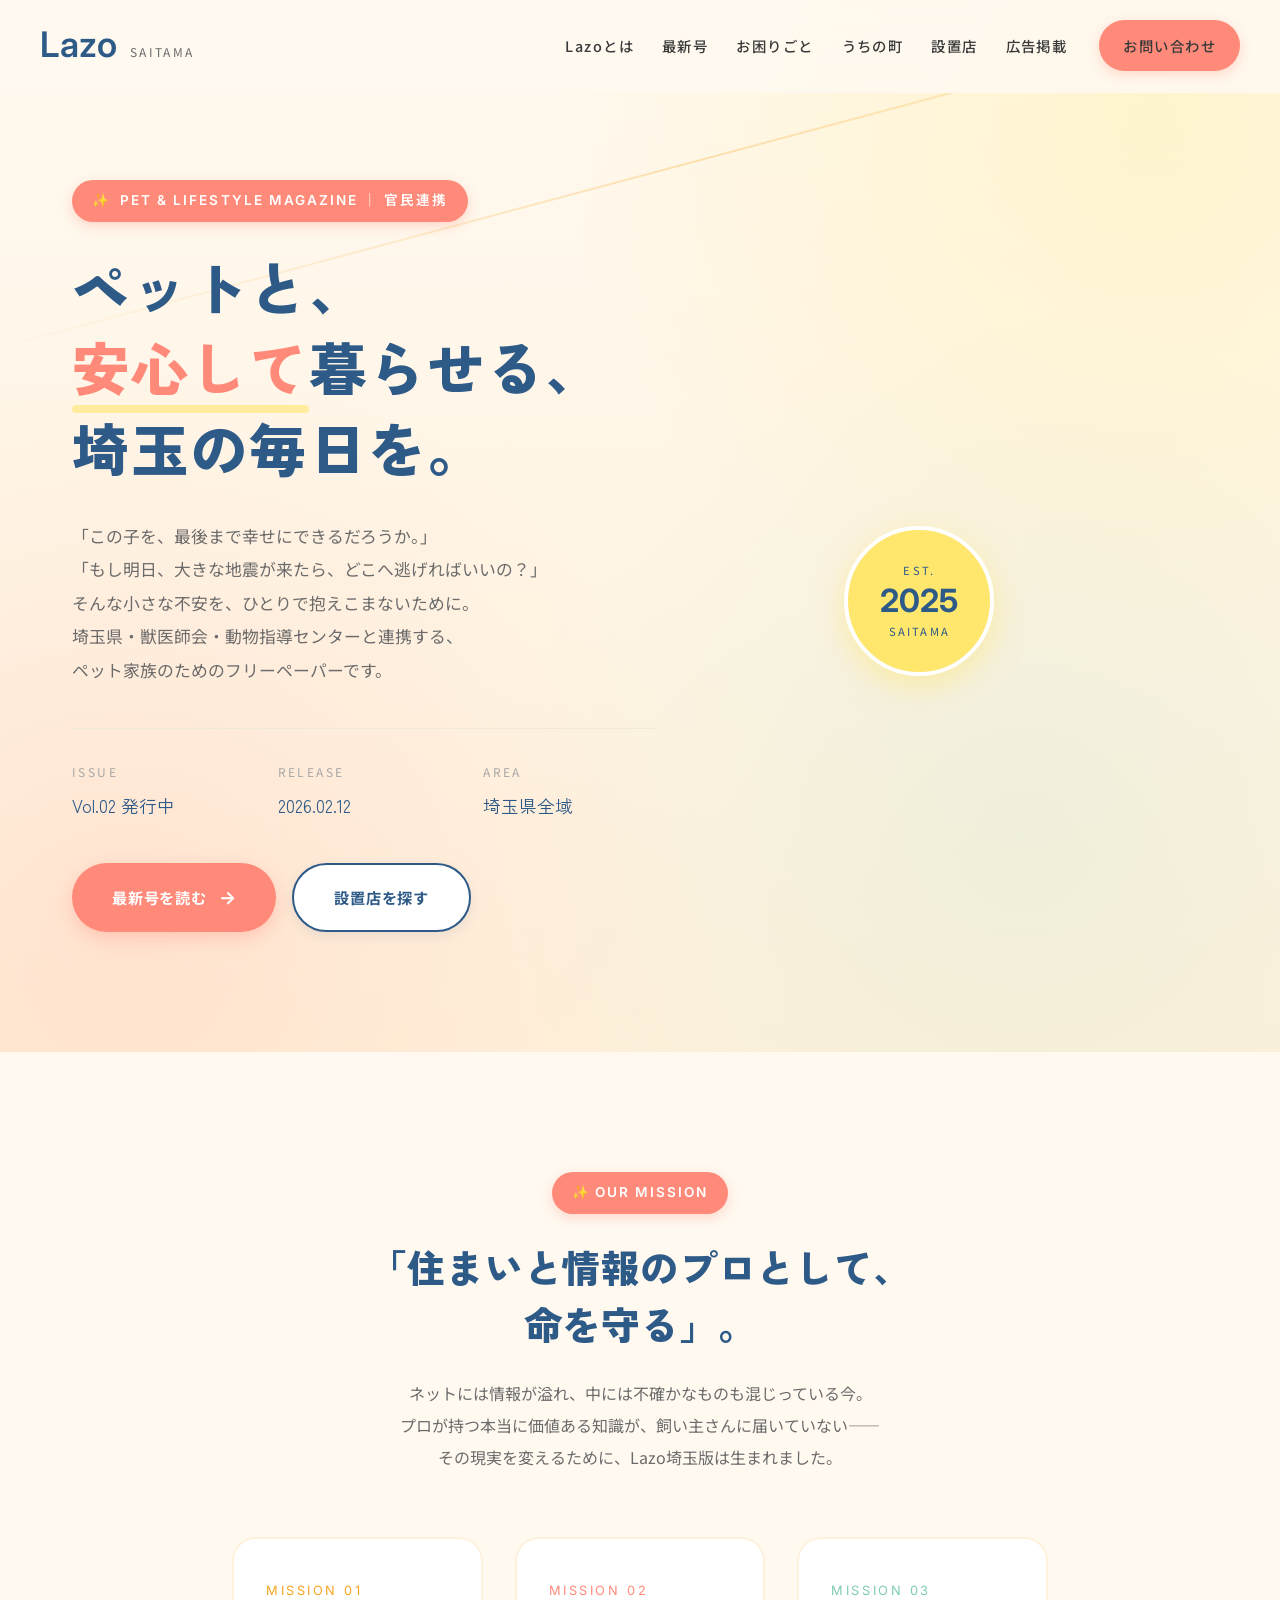
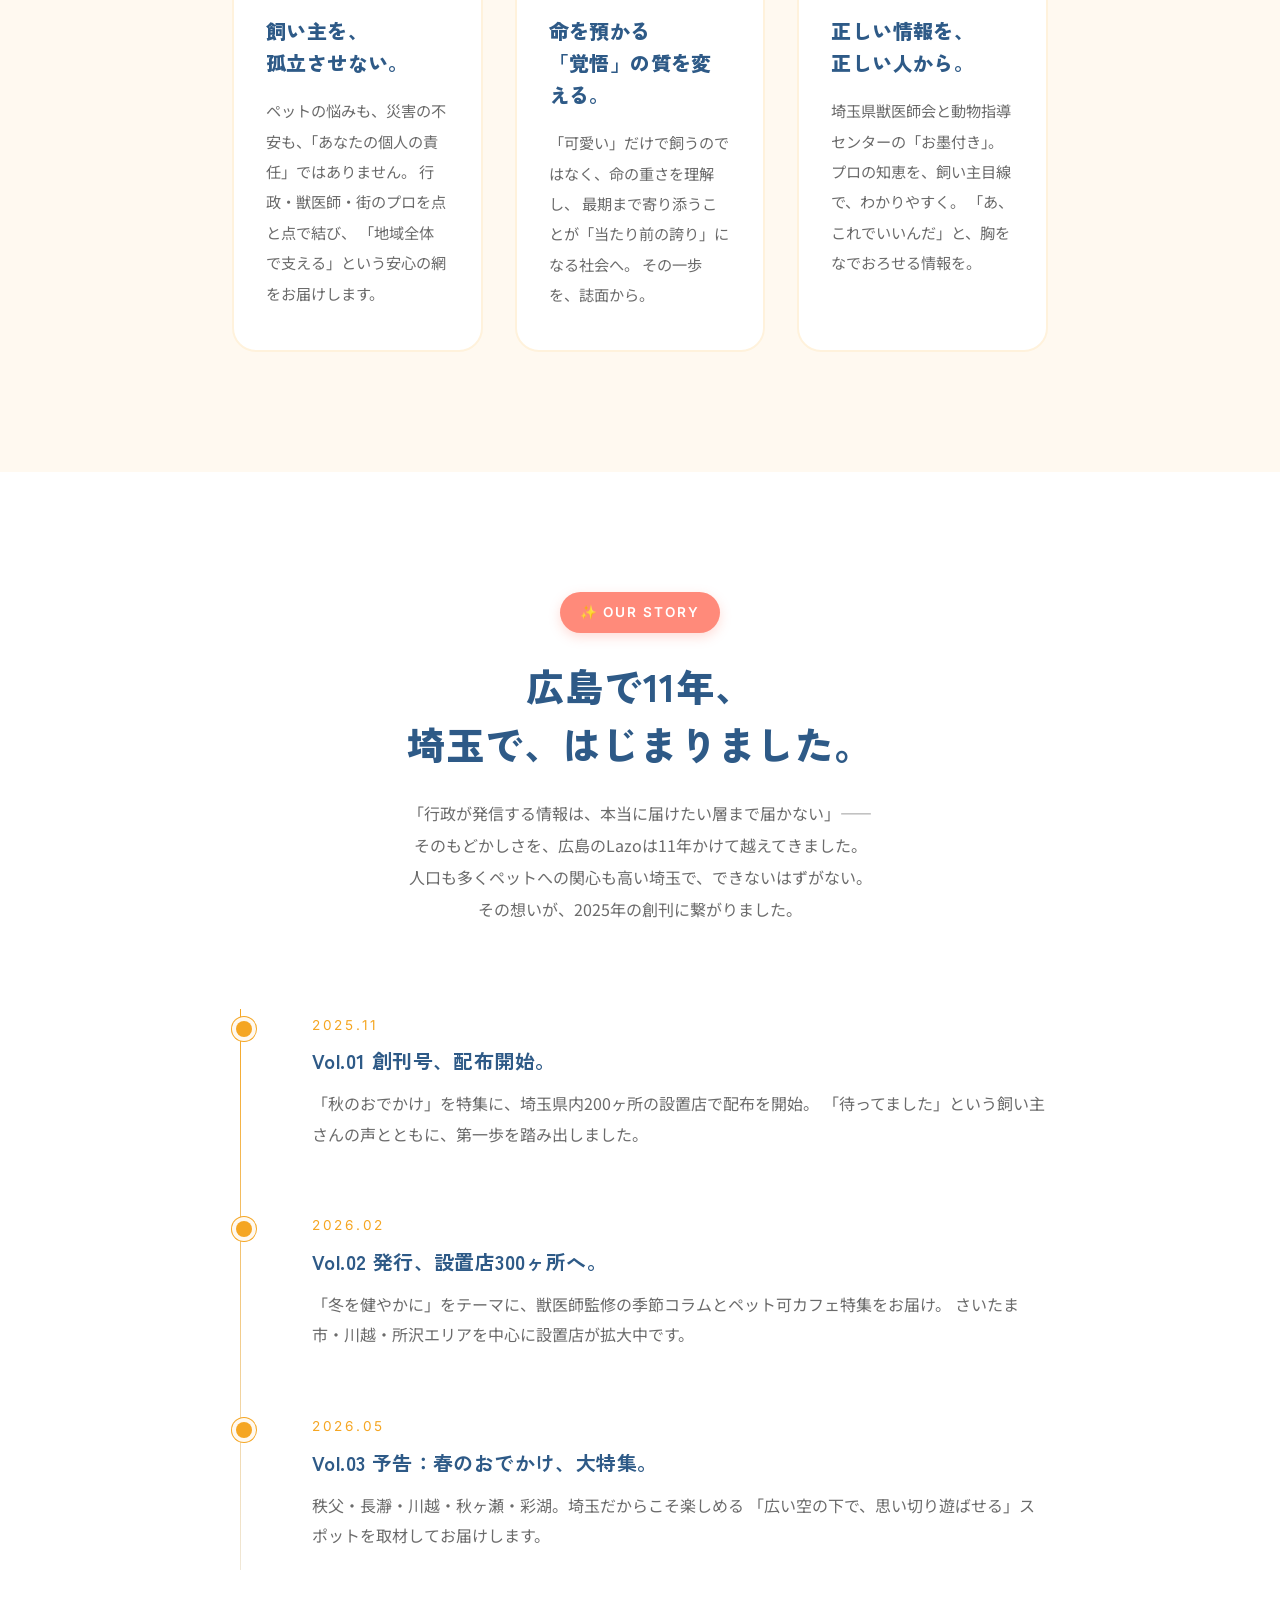
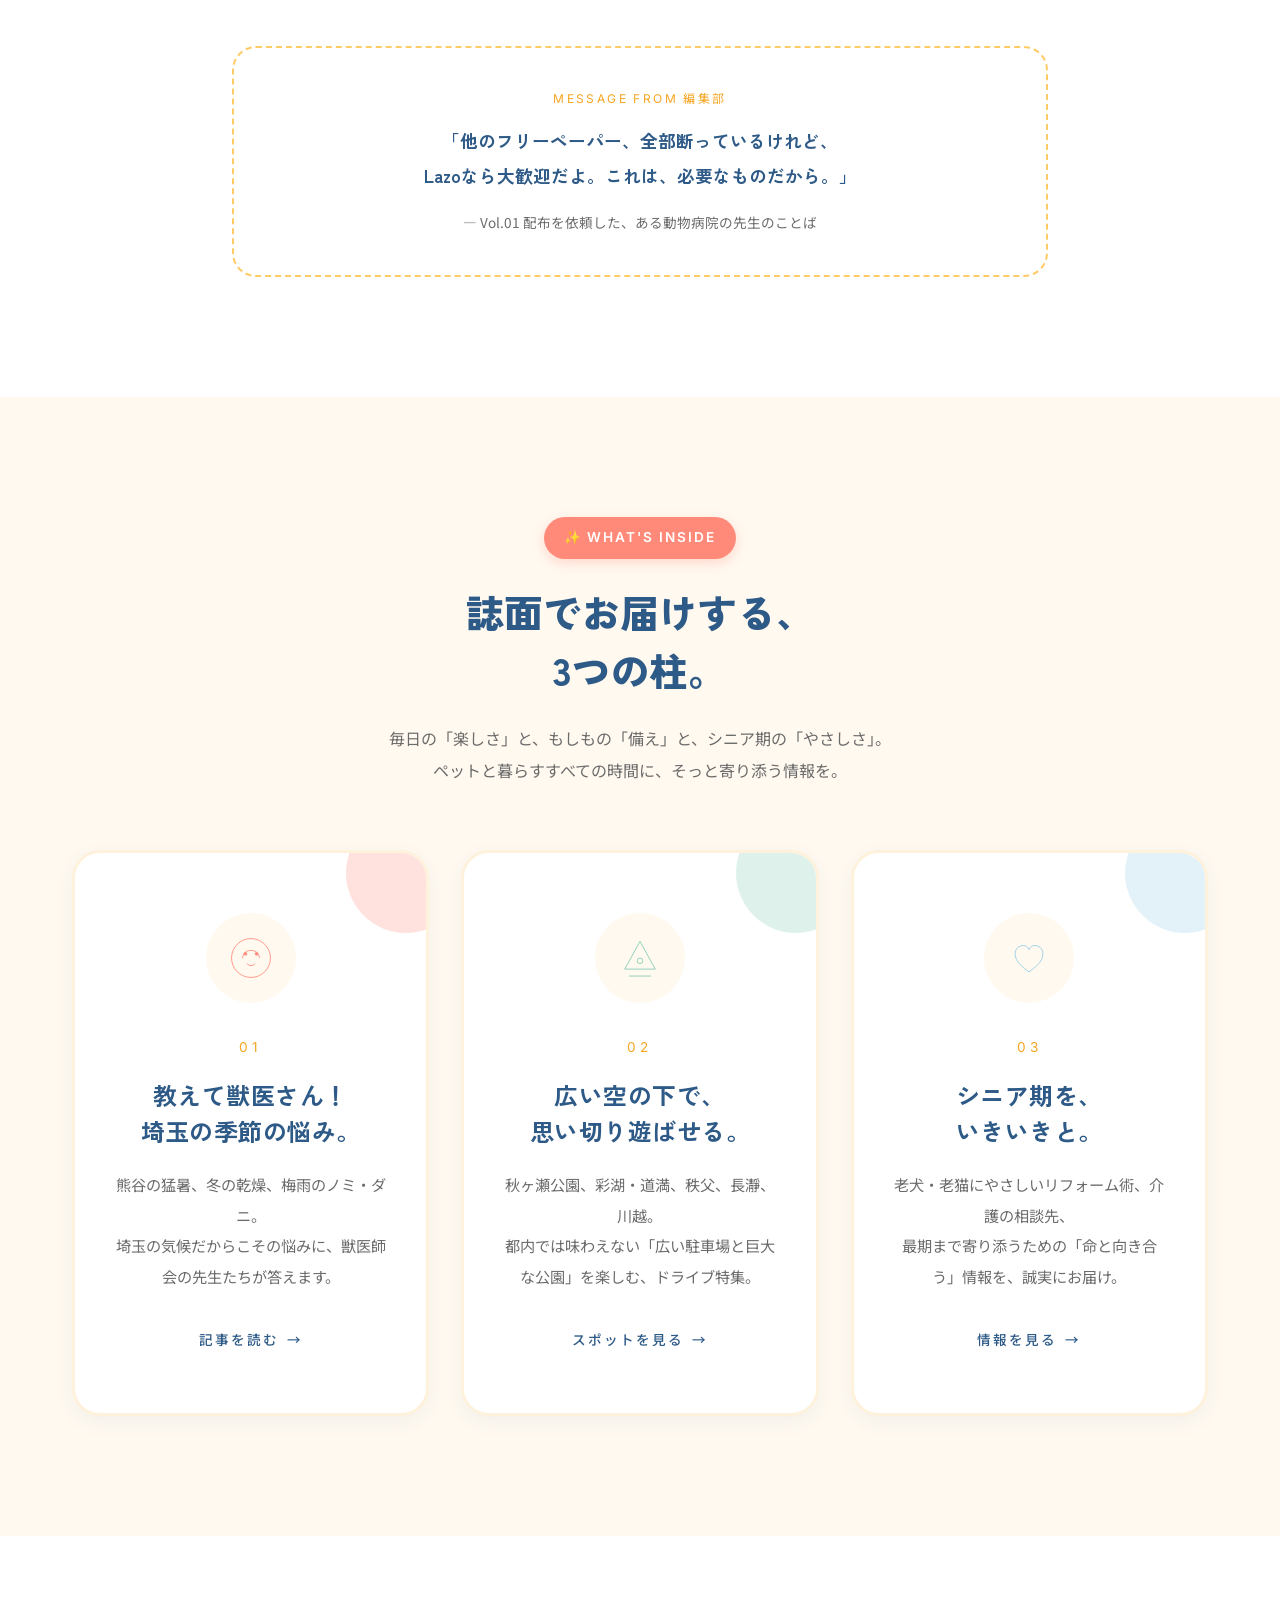
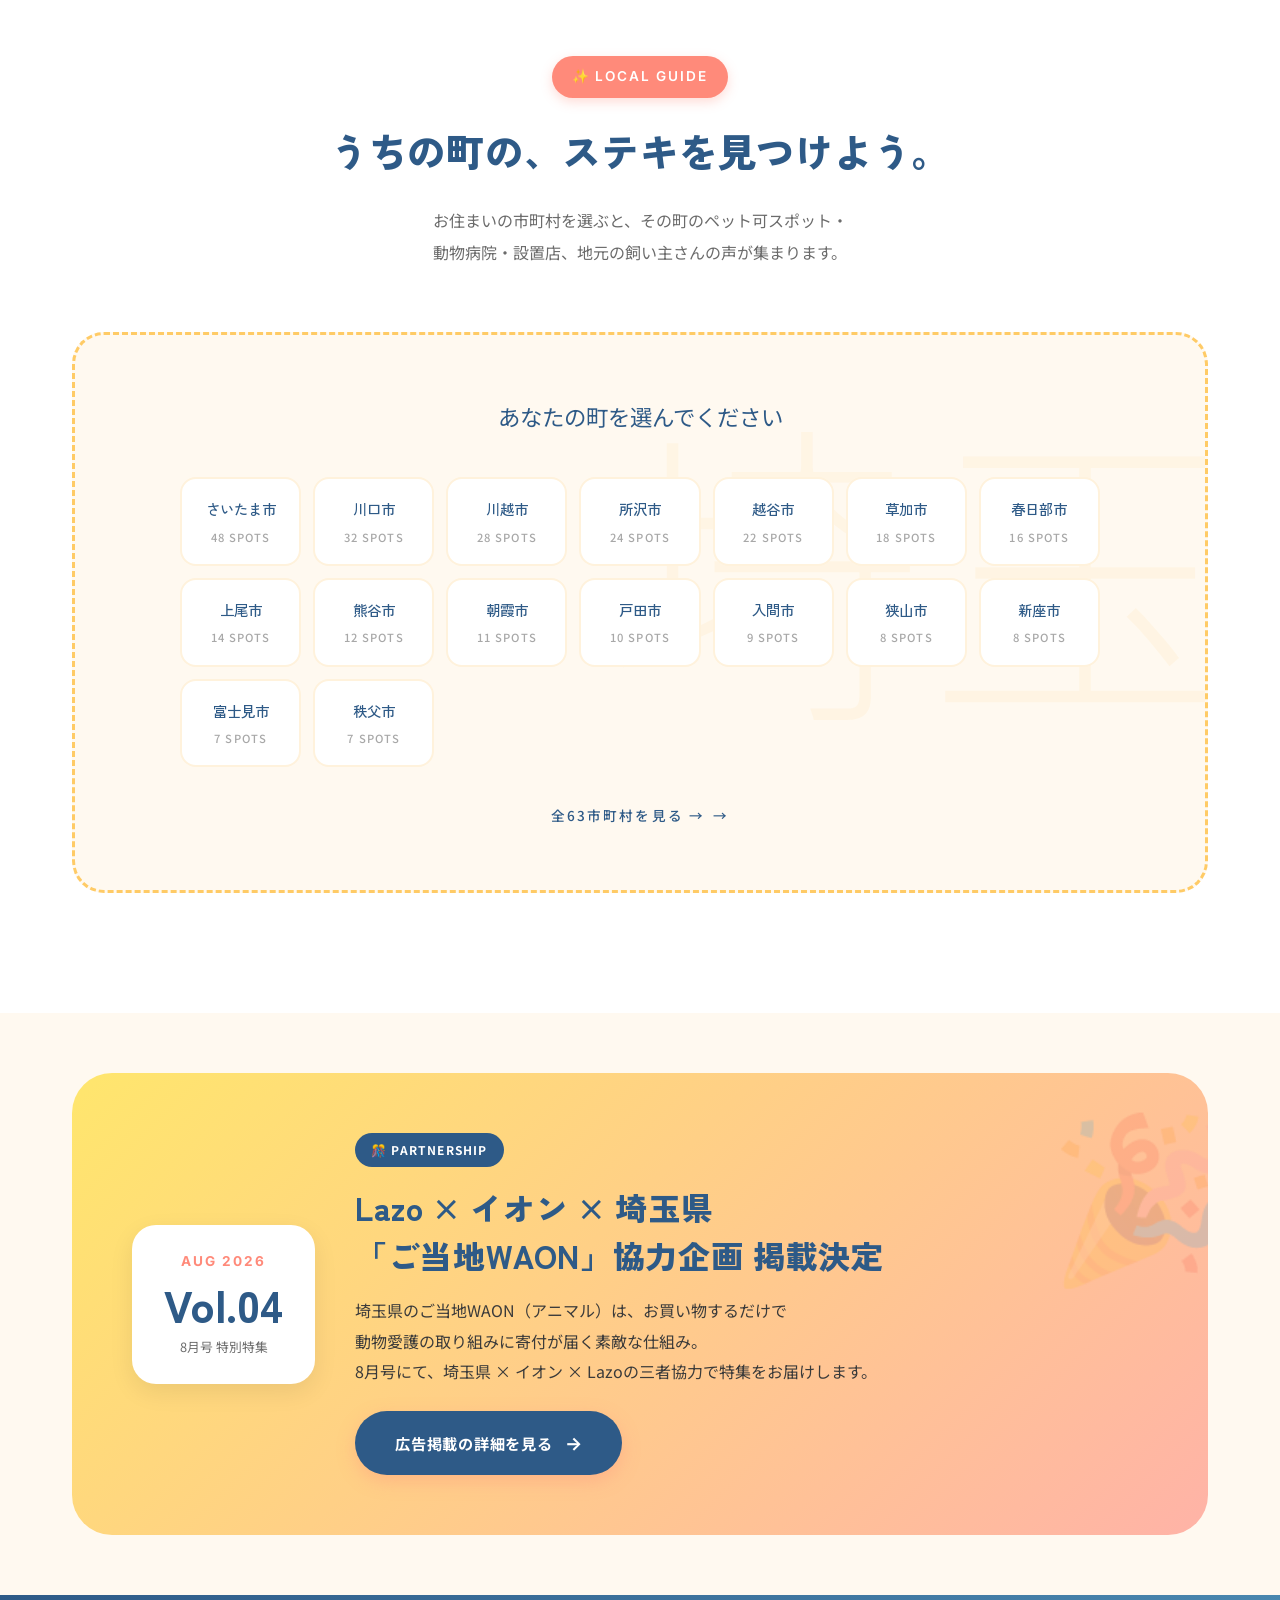
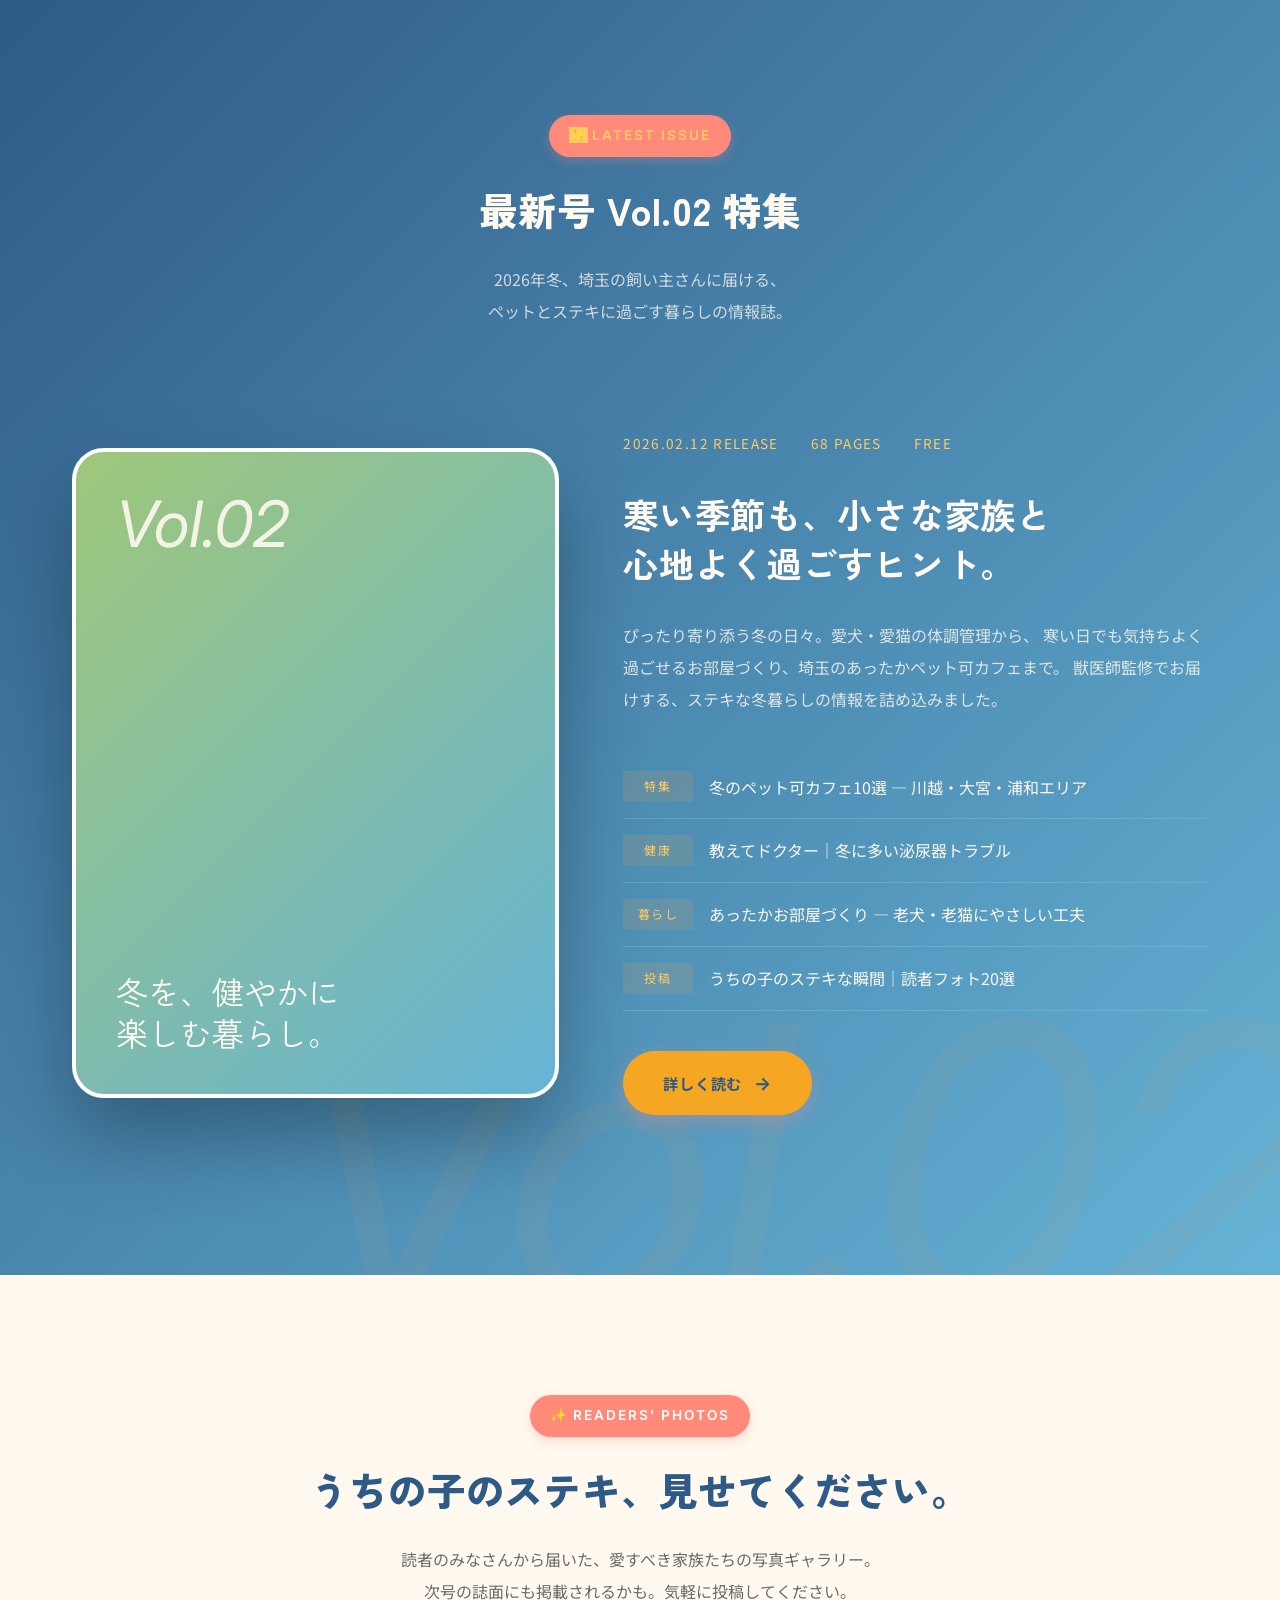
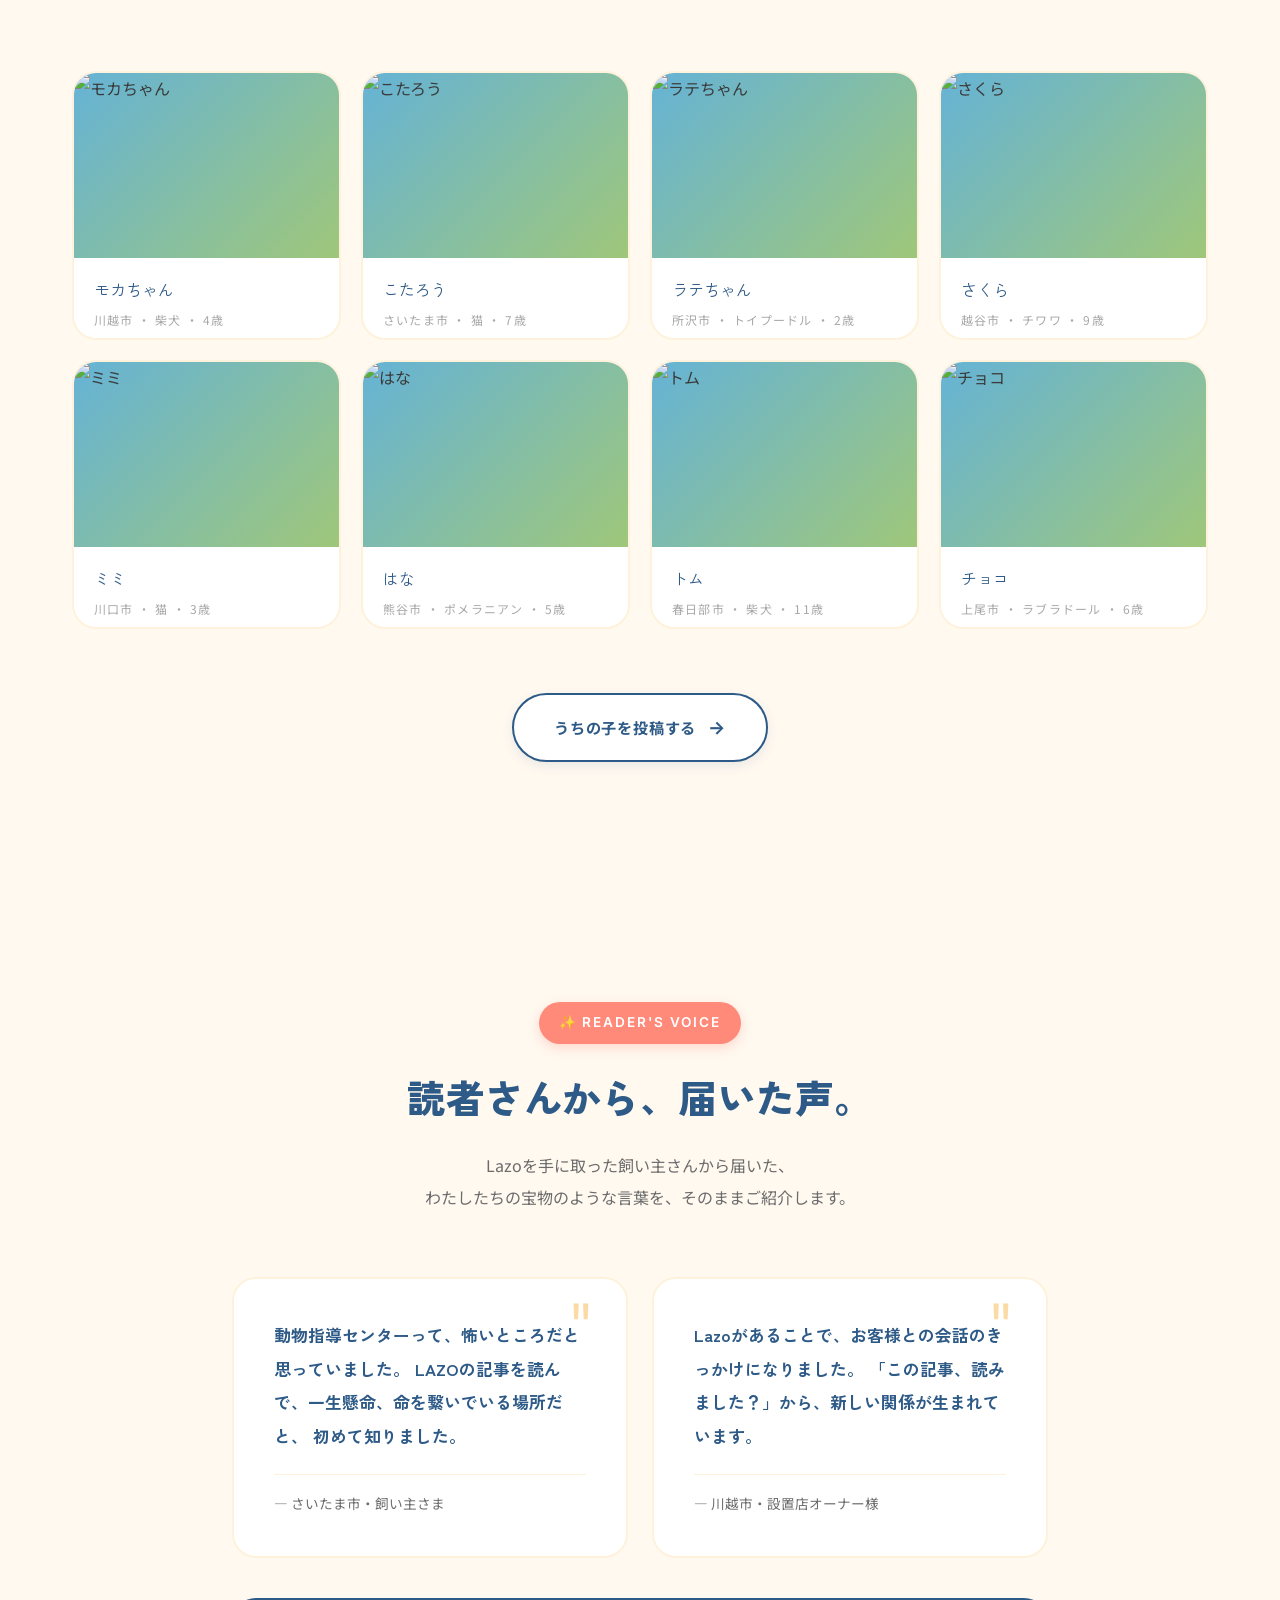
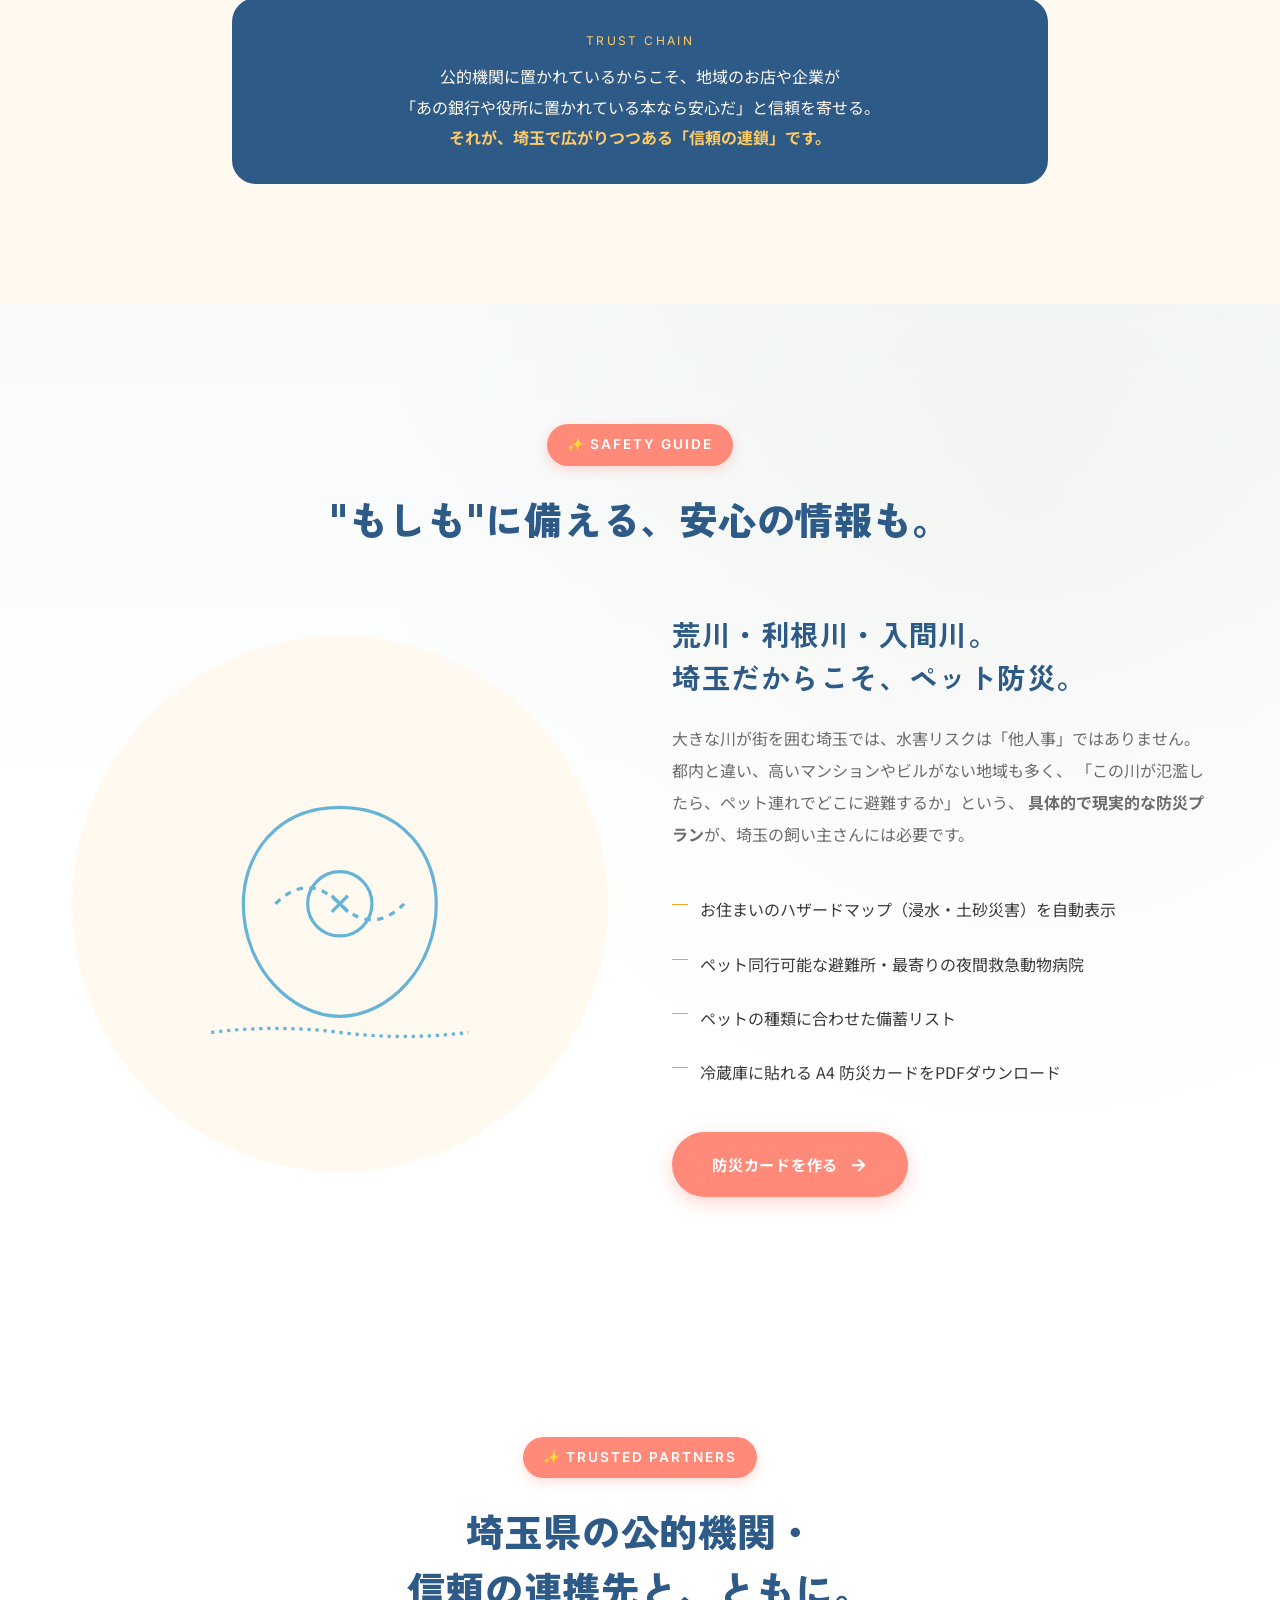
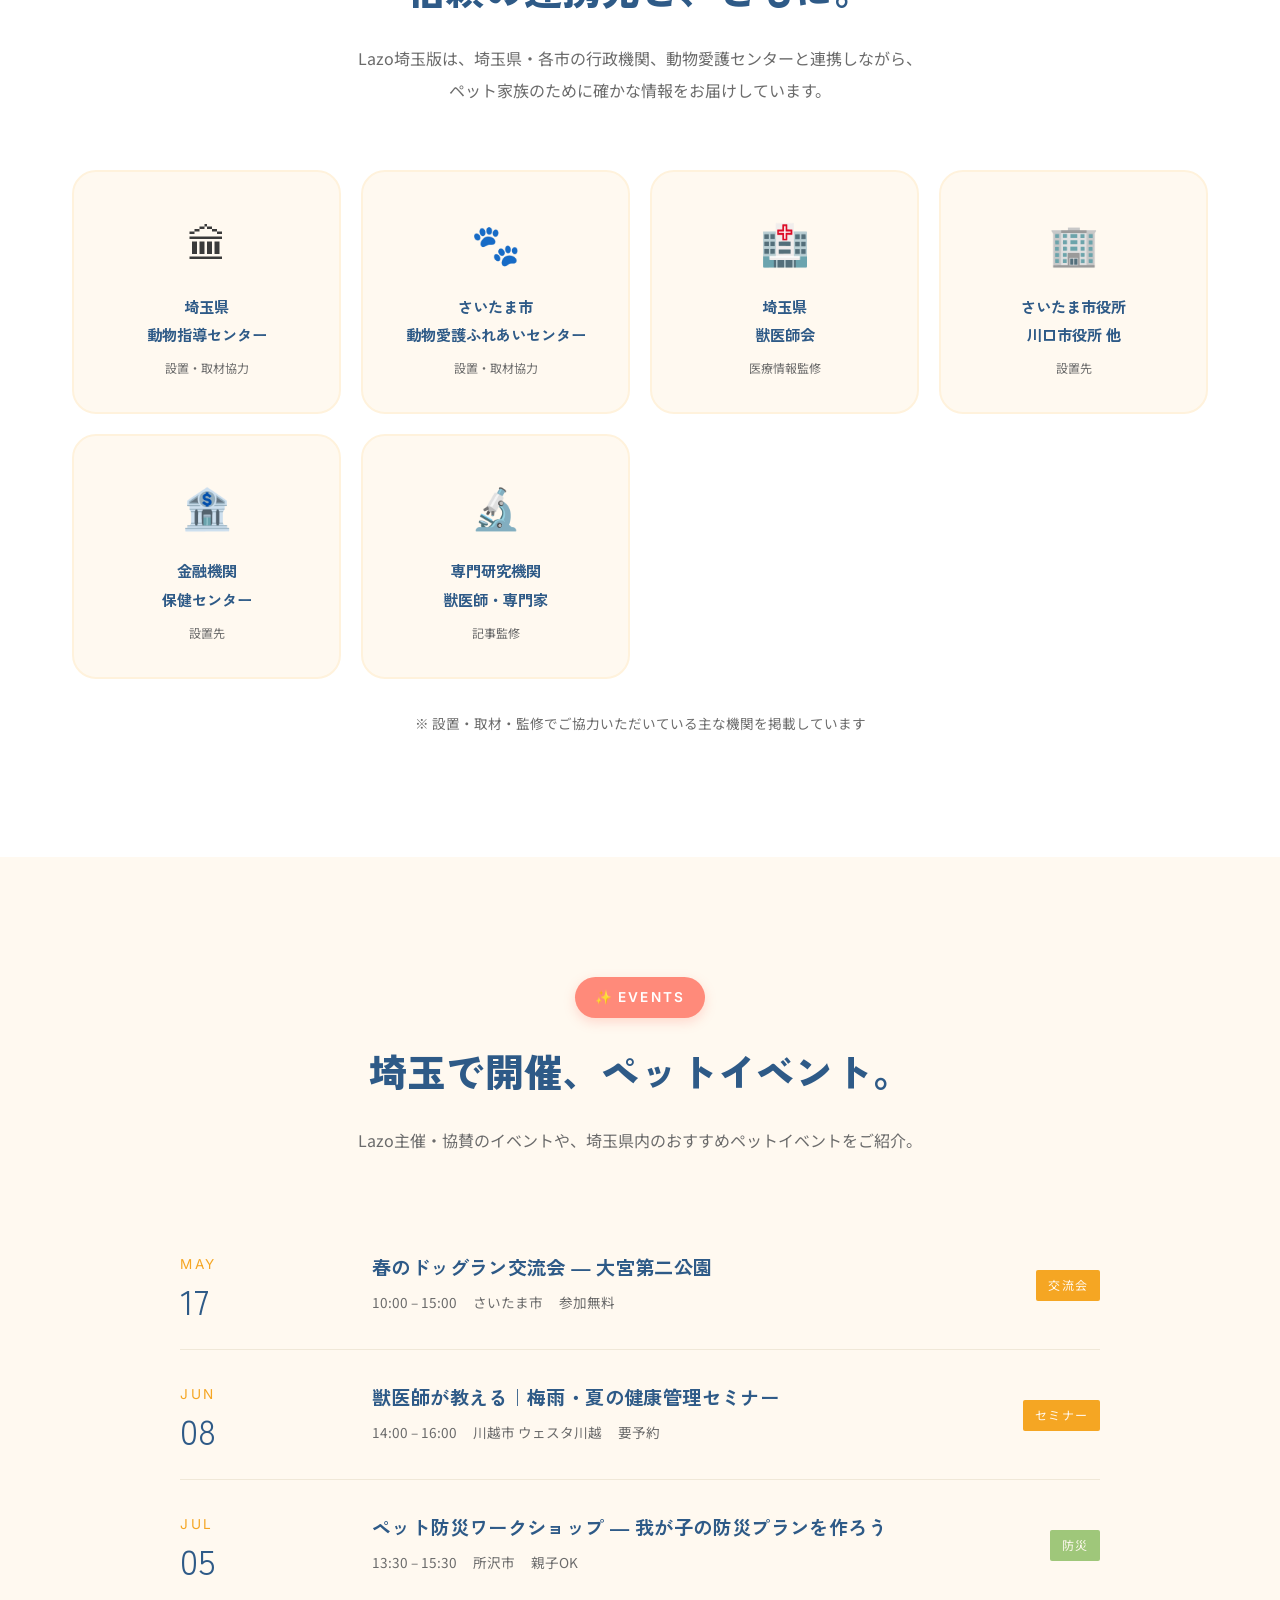
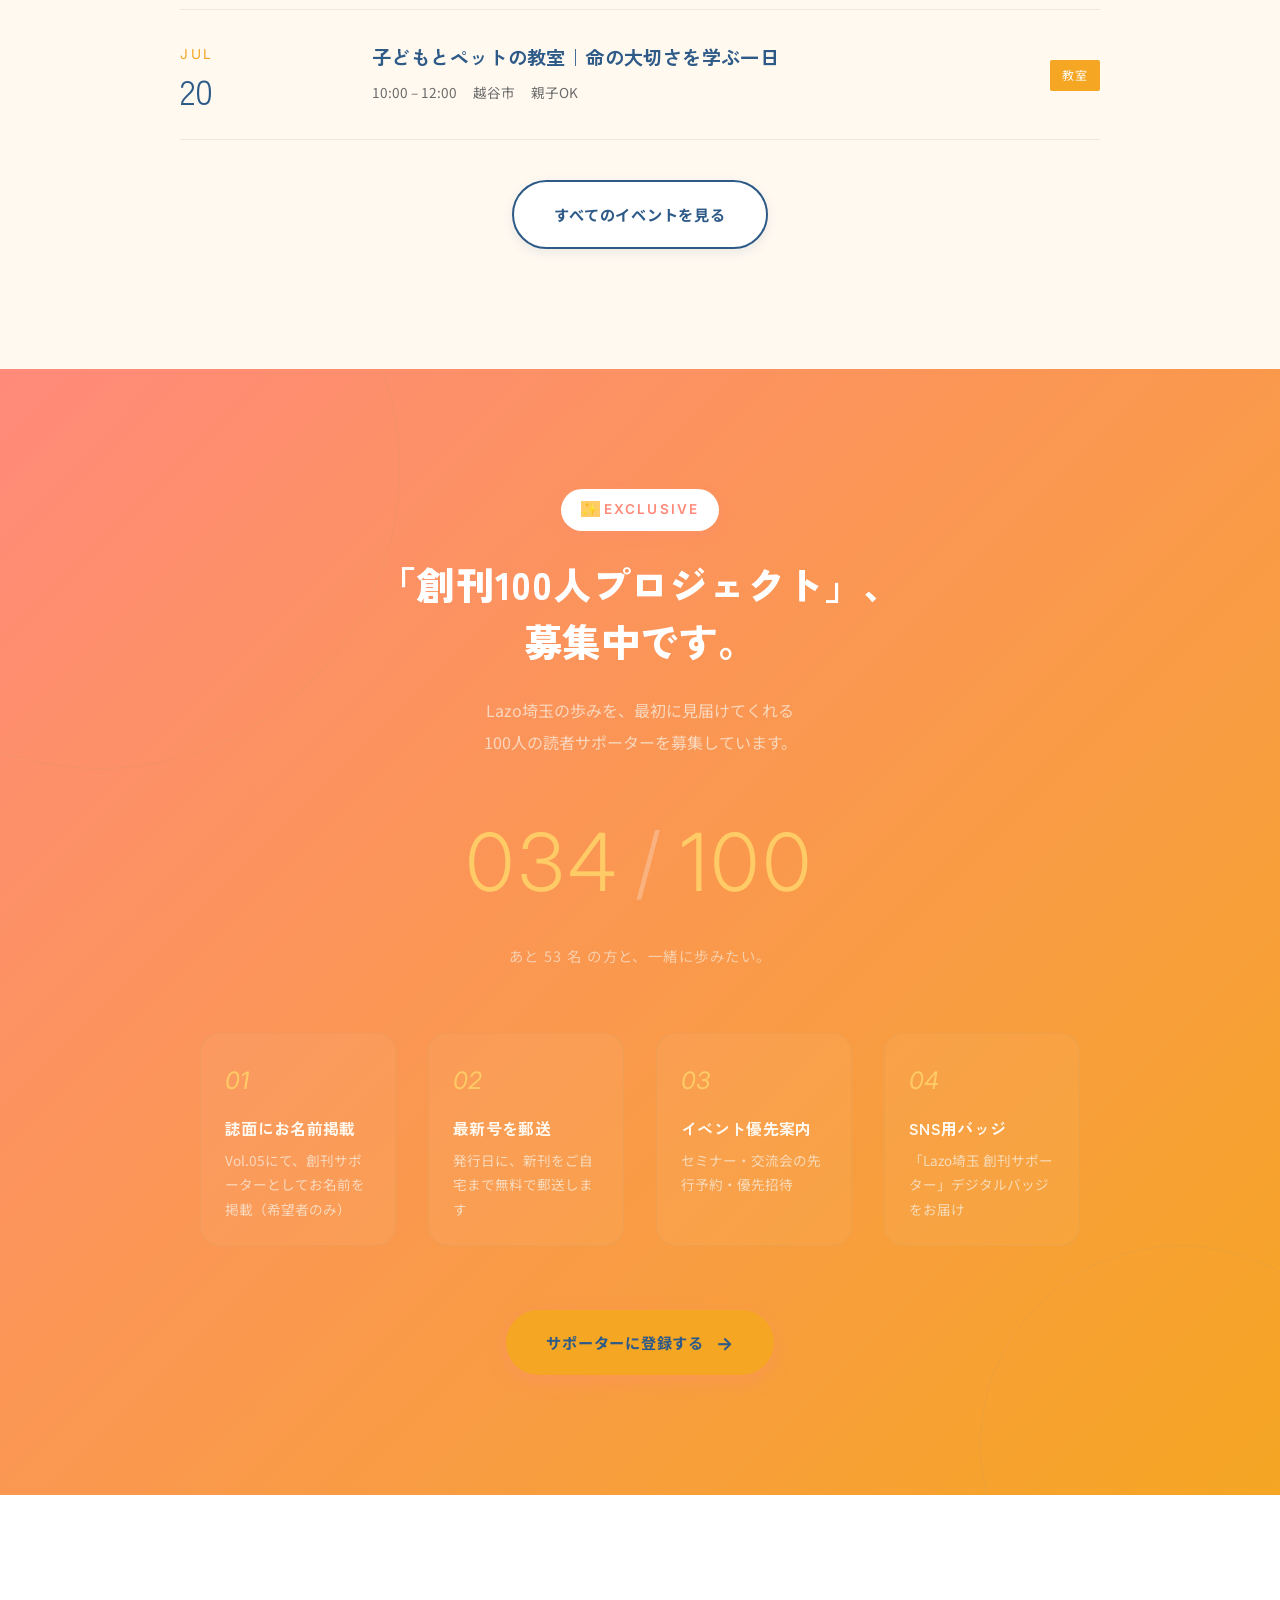
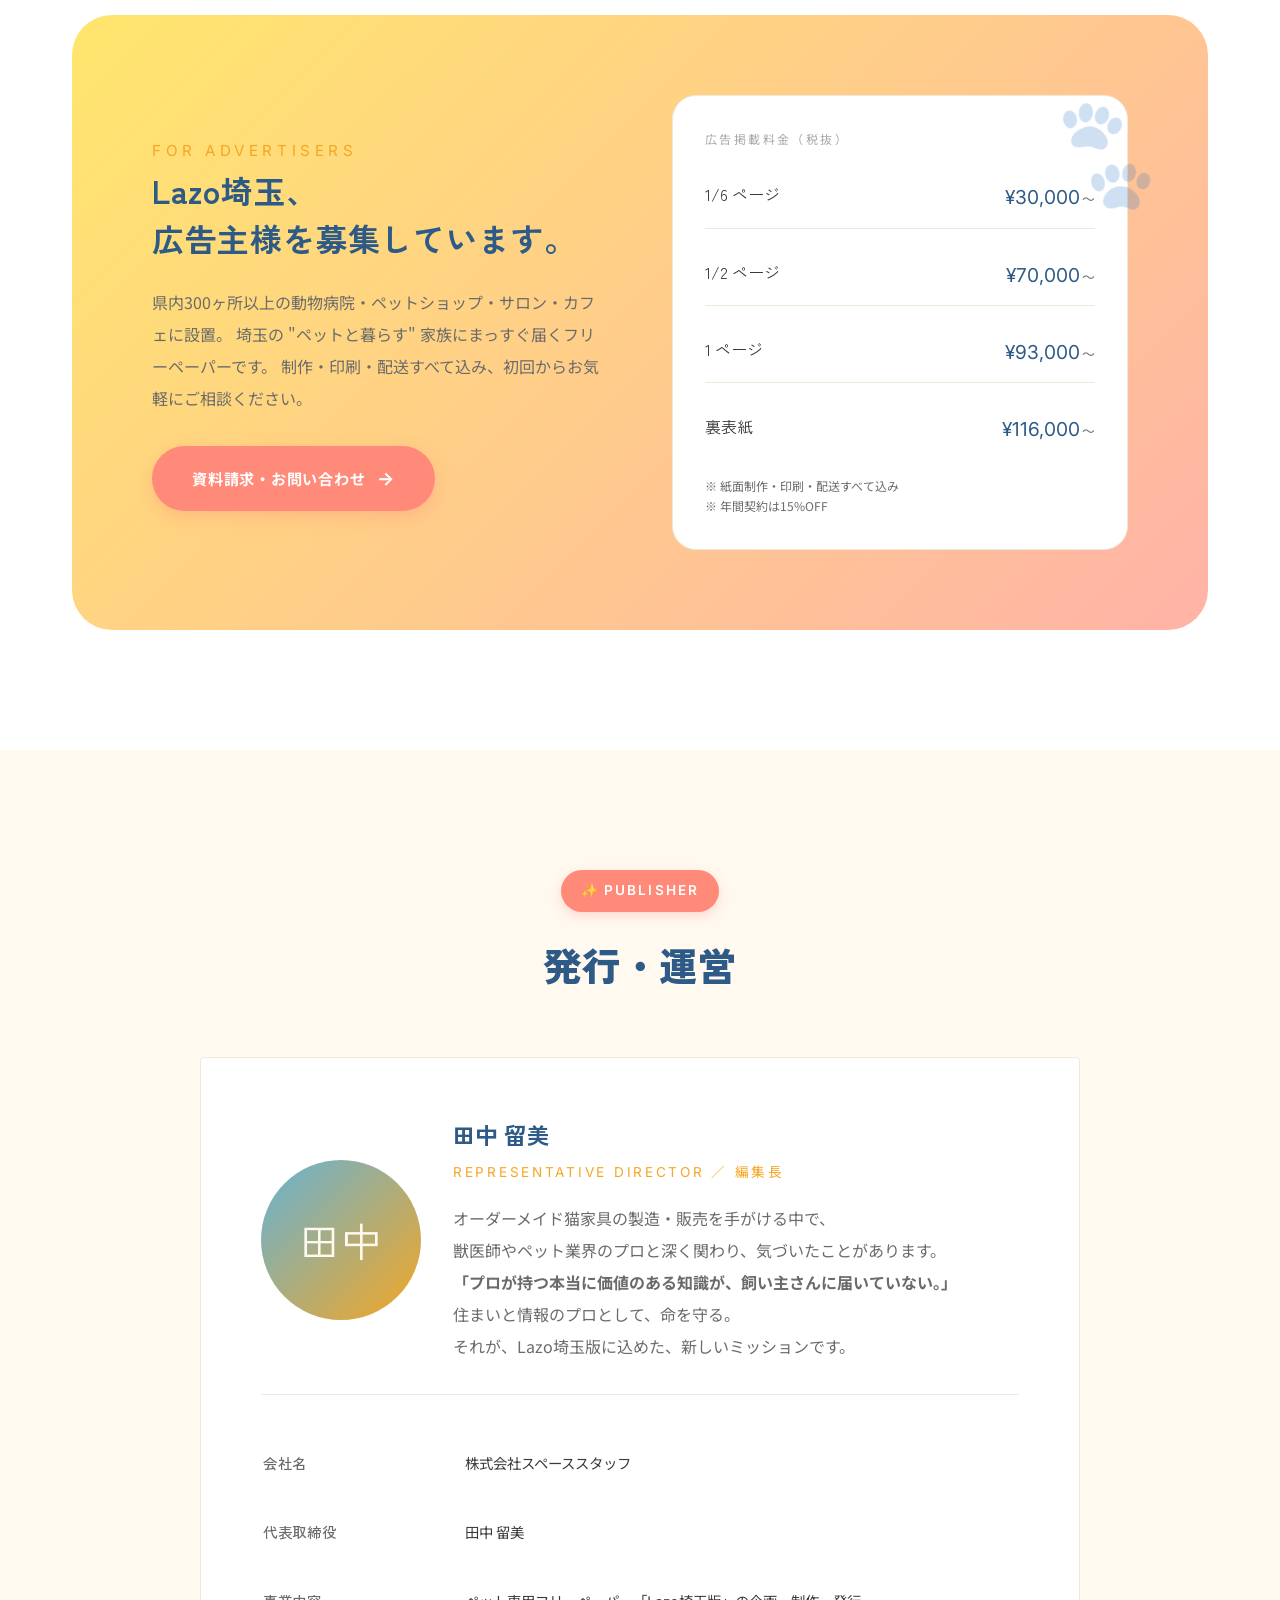
==== commit 37058f15: "ヒアリングシートの回答を反映してサイト全体を最適化 index.html: - ヒーローコピーを「安心して暮らせる」に刷新、不安を受け止めるメッセージに - 「OUR MISSION」3本柱（孤立させ" ====
--- a/index.html
+++ b/index.html
@@ -3,16 +3,17 @@
 <head>
 <meta charset="UTF-8">
 <meta name="viewport" content="width=device-width, initial-scale=1.0">
-<meta name="description" content="Lazo埼玉版｜ペットとステキ暮らし情報。埼玉で暮らす愛犬・愛猫とのより豊かな毎日を届ける、ペット専用フリーペーパー。">
-<meta name="keywords" content="Lazo,ラソ,埼玉,ペット,フリーペーパー,犬,猫,動物病院,ドッグラン,ペット暮らし">
-<meta property="og:title" content="Lazo 埼玉版｜ペットとステキ暮らし情報">
-<meta property="og:description" content="埼玉で暮らす愛犬・愛猫とのより豊かな毎日を届けるフリーペーパー。">
+<meta name="description" content="Lazo埼玉版｜埼玉県・獣医師会・動物指導センターと連携する、埼玉の飼い主さんのための官民連携ペット専門フリーペーパー。ペットと暮らす「不安」を「安心」に変える、命の情報を届けます。">
+<meta name="keywords" content="Lazo,ラソ,埼玉,ペット,フリーペーパー,犬,猫,動物病院,ドッグラン,ペット防災,荒川,利根川,埼玉県動物指導センター,獣医師会,ペット同行避難,官民連携">
+<meta property="og:title" content="Lazo 埼玉版｜ペットと安心して暮らすための、情報誌">
+<meta property="og:description" content="埼玉県・獣医師会・動物指導センターと連携。飼い主の「不安」を「安心」に変える、命を守る情報を届けます。">
 <meta property="og:type" content="website">
 <title>Lazo 埼玉版 ｜ ペットとステキ暮らし情報</title>
 <link rel="preconnect" href="https://fonts.googleapis.com">
 <link rel="preconnect" href="https://fonts.gstatic.com" crossorigin>
 <link href="https://fonts.googleapis.com/css2?family=Inter:wght@400;500;600;700&family=Noto+Sans+JP:wght@400;500;600;700;900&family=Zen+Kaku+Gothic+New:wght@500;700;900&display=swap" rel="stylesheet">
 <link rel="stylesheet" href="css/style.css">
+<link rel="stylesheet" href="css/mobile-overrides.css">
 </head>
 <body>
 
@@ -45,17 +46,18 @@
     <div class="hero-ribbon"></div>
     <div class="hero-inner">
         <div class="hero-copy">
-            <span class="hero-eyebrow">PET & LIFESTYLE MAGAZINE</span>
+            <span class="hero-eyebrow">PET & LIFESTYLE MAGAZINE ｜ 官民連携</span>
             <h1 class="hero-title">
                 ペットと、<br>
-                <span class="highlight">ステキに</span>暮らす。<br>
-                埼玉の、新しい毎日。
+                <span class="highlight">安心して</span>暮らせる、<br>
+                埼玉の毎日を。
             </h1>
             <p class="hero-lead">
-                ごはん、お散歩、おでかけ、お洋服、お部屋づくり。<br>
-                小さな家族がいる、ちょっぴり特別な日々を、<br>
-                もっと楽しく、もっと豊かに。<br>
-                埼玉の飼い主さんへ届ける、ペット暮らしの情報誌です。
+                「この子を、最後まで幸せにできるだろうか。」<br>
+                「もし明日、大きな地震が来たら、どこへ逃げればいいの？」<br>
+                そんな小さな不安を、ひとりで抱えこまないために。<br>
+                埼玉県・獣医師会・動物指導センターと連携する、<br>
+                ペット家族のためのフリーペーパーです。
             </p>
             <div class="hero-meta">
                 <div class="hero-meta-item">
@@ -95,16 +97,62 @@
     </div>
 </section>
 
+<!-- ========== MISSION ========== -->
+<section class="story" id="mission" style="background: var(--color-cream);">
+    <div class="container-narrow">
+        <div class="section-header">
+            <span class="section-eyebrow">OUR MISSION</span>
+            <h2 class="section-title">「住まいと情報のプロとして、<br>命を守る」。</h2>
+            <p class="section-lead">
+                ネットには情報が溢れ、中には不確かなものも混じっている今。<br>
+                プロが持つ本当に価値ある知識が、飼い主さんに届いていない——<br>
+                その現実を変えるために、Lazo埼玉版は生まれました。
+            </p>
+        </div>
+
+        <div style="display: grid; grid-template-columns: repeat(3, 1fr); gap: 32px; margin-top: 56px;">
+            <div style="background: var(--color-white); padding: 40px 32px; border-radius: 24px; border: 2px solid var(--color-cream-deep);">
+                <div style="font-family: var(--font-accent); font-size: 0.8rem; letter-spacing: 0.2em; color: var(--color-gold); margin-bottom: 12px;">MISSION 01</div>
+                <h3 style="font-family: var(--font-serif); font-size: 1.25rem; color: var(--color-primary); line-height: 1.6; margin-bottom: 16px; font-weight: 900;">飼い主を、<br>孤立させない。</h3>
+                <p style="color: var(--color-text-sub); line-height: 2; font-size: 0.95rem;">
+                    ペットの悩みも、災害の不安も、「あなたの個人の責任」ではありません。
+                    行政・獣医師・街のプロを点と点で結び、
+                    「地域全体で支える」という安心の網をお届けします。
+                </p>
+            </div>
+            <div style="background: var(--color-white); padding: 40px 32px; border-radius: 24px; border: 2px solid var(--color-cream-deep);">
+                <div style="font-family: var(--font-accent); font-size: 0.8rem; letter-spacing: 0.2em; color: var(--color-coral); margin-bottom: 12px;">MISSION 02</div>
+                <h3 style="font-family: var(--font-serif); font-size: 1.25rem; color: var(--color-primary); line-height: 1.6; margin-bottom: 16px; font-weight: 900;">命を預かる<br>「覚悟」の質を変える。</h3>
+                <p style="color: var(--color-text-sub); line-height: 2; font-size: 0.95rem;">
+                    「可愛い」だけで飼うのではなく、命の重さを理解し、
+                    最期まで寄り添うことが「当たり前の誇り」になる社会へ。
+                    その一歩を、誌面から。
+                </p>
+            </div>
+            <div style="background: var(--color-white); padding: 40px 32px; border-radius: 24px; border: 2px solid var(--color-cream-deep);">
+                <div style="font-family: var(--font-accent); font-size: 0.8rem; letter-spacing: 0.2em; color: var(--color-mint); margin-bottom: 12px;">MISSION 03</div>
+                <h3 style="font-family: var(--font-serif); font-size: 1.25rem; color: var(--color-primary); line-height: 1.6; margin-bottom: 16px; font-weight: 900;">正しい情報を、<br>正しい人から。</h3>
+                <p style="color: var(--color-text-sub); line-height: 2; font-size: 0.95rem;">
+                    埼玉県獣医師会と動物指導センターの「お墨付き」。
+                    プロの知恵を、飼い主目線で、わかりやすく。
+                    「あ、これでいいんだ」と、胸をなでおろせる情報を。
+                </p>
+            </div>
+        </div>
+    </div>
+</section>
+
 <!-- ========== CREATION STORY ========== -->
 <section class="story" id="story">
     <div class="container-narrow">
         <div class="section-header">
             <span class="section-eyebrow">OUR STORY</span>
-            <h2 class="section-title">埼玉から、はじまりました。</h2>
+            <h2 class="section-title">広島で11年、<br>埼玉で、はじまりました。</h2>
             <p class="section-lead">
-                広島で11年、5万人以上の飼い主さんに愛されてきたLazoが、<br>
-                2025年、埼玉の皆さんのもとへ届きはじめました。<br>
-                "ペットとステキに暮らす"を合言葉に、まだ2号目。一緒に育てていく、あなたの情報誌です。
+                「行政が発信する情報は、本当に届けたい層まで届かない」——<br>
+                そのもどかしさを、広島のLazoは11年かけて越えてきました。<br>
+                人口も多くペットへの関心も高い埼玉で、できないはずがない。<br>
+                その想いが、2025年の創刊に繋がりました。
             </p>
         </div>
 
@@ -129,10 +177,21 @@
                 <div class="story-date">2026.05</div>
                 <h3 class="story-title">Vol.03 予告：春のおでかけ、大特集。</h3>
                 <p class="story-text">
-                    秩父・長瀞・川越。季節を楽しむペットとのお出かけスポットを、
-                    埼玉のすみずみまで取材してお届けします。どうぞお楽しみに。
-                </p>
-            </div>
+                    秩父・長瀞・川越・秋ヶ瀬・彩湖。埼玉だからこそ楽しめる
+                    「広い空の下で、思い切り遊ばせる」スポットを取材してお届けします。
+                </p>
+            </div>
+        </div>
+
+        <div style="margin-top: 56px; padding: 40px; background: var(--color-white); border-radius: 24px; border: 2px dashed var(--color-gold-light); text-align: center;">
+            <div style="font-family: var(--font-accent); font-size: 0.75rem; letter-spacing: 0.2em; color: var(--color-gold); margin-bottom: 12px;">MESSAGE FROM 編集部</div>
+            <p style="font-family: var(--font-serif); font-size: 1.1rem; color: var(--color-primary); line-height: 2; font-weight: 700;">
+                「他のフリーペーパー、全部断っているけれど、<br>
+                Lazoなら大歓迎だよ。これは、必要なものだから。」
+            </p>
+            <p style="margin-top: 16px; font-size: 0.85rem; color: var(--color-text-sub);">
+                — Vol.01 配布を依頼した、ある動物病院の先生のことば
+            </p>
         </div>
     </div>
 </section>
@@ -141,8 +200,12 @@
 <section class="pillars" id="pillars">
     <div class="container">
         <div class="section-header">
-            <span class="section-eyebrow">THREE THEMES</span>
-            <h2 class="section-title">3つのテーマでお届けする、<br>ペット暮らしのステキ。</h2>
+            <span class="section-eyebrow">WHAT'S INSIDE</span>
+            <h2 class="section-title">誌面でお届けする、<br>3つの柱。</h2>
+            <p class="section-lead">
+                毎日の「楽しさ」と、もしもの「備え」と、シニア期の「やさしさ」。<br>
+                ペットと暮らすすべての時間に、そっと寄り添う情報を。
+            </p>
         </div>
 
         <div class="pillars-grid">
@@ -157,12 +220,12 @@
                     </svg>
                 </div>
                 <div class="pillar-number">01</div>
-                <h3 class="pillar-title">毎日の暮らしを、もっと楽しく</h3>
+                <h3 class="pillar-title">教えて獣医さん！<br>埼玉の季節の悩み。</h3>
                 <p class="pillar-text">
-                    フードの選び方、季節のケア、お部屋づくりのヒント。<br>
-                    獣医師や専門家の知恵を、わかりやすく、毎日使える形で。
-                </p>
-                <a href="latest.html" class="pillar-link">記事を読む</a>
+                    熊谷の猛暑、冬の乾燥、梅雨のノミ・ダニ。<br>
+                    埼玉の気候だからこその悩みに、獣医師会の先生たちが答えます。
+                </p>
+                <a href="kotogoto.html" class="pillar-link">記事を読む</a>
             </div>
 
             <div class="pillar-card">
@@ -174,10 +237,10 @@
                     </svg>
                 </div>
                 <div class="pillar-number">02</div>
-                <h3 class="pillar-title">週末のおでかけを、もっとステキに</h3>
+                <h3 class="pillar-title">広い空の下で、<br>思い切り遊ばせる。</h3>
                 <p class="pillar-text">
-                    秩父、川越、長瀞、見沼田んぼ。<br>
-                    埼玉だからこそ楽しめる、ペットと行けるスポットを現地取材でご紹介。
+                    秋ヶ瀬公園、彩湖・道満、秩父、長瀞、川越。<br>
+                    都内では味わえない「広い駐車場と巨大な公園」を楽しむ、ドライブ特集。
                 </p>
                 <a href="area.html" class="pillar-link">スポットを見る</a>
             </div>
@@ -189,10 +252,10 @@
                     </svg>
                 </div>
                 <div class="pillar-number">03</div>
-                <h3 class="pillar-title">大切な家族を、もっと安心に</h3>
+                <h3 class="pillar-title">シニア期を、<br>いきいきと。</h3>
                 <p class="pillar-text">
-                    健康、防災、ペット保険、シニア期のケアまで。<br>
-                    いざという時に役立つ情報を、埼玉の専門家と一緒にお届けします。
+                    老犬・老猫にやさしいリフォーム術、介護の相談先、<br>
+                    最期まで寄り添うための「命と向き合う」情報を、誠実にお届け。
                 </p>
                 <a href="disaster.html" class="pillar-link">情報を見る</a>
             </div>
@@ -425,6 +488,53 @@
     </div>
 </section>
 
+<!-- ========== READER VOICES ========== -->
+<section style="background: var(--color-cream); padding: var(--space-xl) 0;">
+    <div class="container-narrow">
+        <div class="section-header">
+            <span class="section-eyebrow">READER'S VOICE</span>
+            <h2 class="section-title">読者さんから、届いた声。</h2>
+            <p class="section-lead">
+                Lazoを手に取った飼い主さんから届いた、<br>
+                わたしたちの宝物のような言葉を、そのままご紹介します。
+            </p>
+        </div>
+
+        <div style="display: grid; grid-template-columns: repeat(2, 1fr); gap: 24px; margin-top: 48px;">
+            <div style="background: var(--color-white); padding: 40px; border-radius: 24px; border: 2px solid var(--color-cream-deep); position: relative;">
+                <div style="font-family: var(--font-accent); font-size: 4rem; color: var(--color-gold); line-height: 1; position: absolute; top: 16px; right: 32px; opacity: 0.4;">"</div>
+                <p style="font-family: var(--font-serif); color: var(--color-primary); line-height: 2; margin-bottom: 20px; font-weight: 700; font-size: 1.05rem;">
+                    動物指導センターって、怖いところだと思っていました。
+                    LAZOの記事を読んで、一生懸命、命を繋いでいる場所だと、
+                    初めて知りました。
+                </p>
+                <div style="font-size: 0.85rem; color: var(--color-text-sub); border-top: 1px solid var(--color-cream-deep); padding-top: 16px;">
+                    — さいたま市・飼い主さま
+                </div>
+            </div>
+            <div style="background: var(--color-white); padding: 40px; border-radius: 24px; border: 2px solid var(--color-cream-deep); position: relative;">
+                <div style="font-family: var(--font-accent); font-size: 4rem; color: var(--color-gold); line-height: 1; position: absolute; top: 16px; right: 32px; opacity: 0.4;">"</div>
+                <p style="font-family: var(--font-serif); color: var(--color-primary); line-height: 2; margin-bottom: 20px; font-weight: 700; font-size: 1.05rem;">
+                    Lazoがあることで、お客様との会話のきっかけになりました。
+                    「この記事、読みました？」から、新しい関係が生まれています。
+                </p>
+                <div style="font-size: 0.85rem; color: var(--color-text-sub); border-top: 1px solid var(--color-cream-deep); padding-top: 16px;">
+                    — 川越市・設置店オーナー様
+                </div>
+            </div>
+        </div>
+
+        <div style="margin-top: 40px; padding: 32px 40px; background: var(--color-primary); color: var(--color-cream); border-radius: 24px; text-align: center;">
+            <div style="font-family: var(--font-accent); font-size: 0.75rem; letter-spacing: 0.2em; color: var(--color-gold-light); margin-bottom: 8px;">TRUST CHAIN</div>
+            <p style="color: var(--color-cream); line-height: 1.9;">
+                公的機関に置かれているからこそ、地域のお店や企業が<br>
+                「あの銀行や役所に置かれている本なら安心だ」と信頼を寄せる。<br>
+                <strong style="color: var(--color-gold-light);">それが、埼玉で広がりつつある「信頼の連鎖」です。</strong>
+            </p>
+        </div>
+    </div>
+</section>
+
 <!-- ========== SAFETY / DISASTER ========== -->
 <section class="disaster-section" id="disaster">
     <div class="container">
@@ -445,12 +555,12 @@
             </div>
 
             <div class="disaster-text">
-                <h3>埼玉だからこそ、備えたい。<br>水害とペットのこと。</h3>
+                <h3>荒川・利根川・入間川。<br>埼玉だからこそ、ペット防災。</h3>
                 <p>
-                    荒川・利根川・入間川。埼玉には大きな川がいくつも流れています。
-                    もしもの時、大切な家族を守るためにできること。<br>
-                    郵便番号を入れるだけで、お住まいの地域のハザードマップ、
-                    ペット同行避難所、夜間救急病院をまとめたオリジナル防災カードを作成します。
+                    大きな川が街を囲む埼玉では、水害リスクは「他人事」ではありません。
+                    都内と違い、高いマンションやビルがない地域も多く、
+                    「この川が氾濫したら、ペット連れでどこに避難するか」という、
+                    <strong>具体的で現実的な防災プラン</strong>が、埼玉の飼い主さんには必要です。
                 </p>
                 <ul class="disaster-features">
                     <li>お住まいのハザードマップ（浸水・土砂災害）を自動表示</li>
@@ -581,14 +691,14 @@
                     <div class="event-date-day">20</div>
                 </div>
                 <div class="event-info">
-                    <h4>グリーフケア講座｜大切な家族との時間を想う</h4>
+                    <h4>子どもとペットの教室｜命の大切さを学ぶ一日</h4>
                     <div class="event-meta">
-                        <span>14:00 – 16:00</span>
+                        <span>10:00 – 12:00</span>
                         <span>越谷市</span>
-                        <span>要予約</span>
+                        <span>親子OK</span>
                     </div>
                 </div>
-                <div><span class="event-tag tag-grief">ケア</span></div>
+                <div><span class="event-tag tag-seminar">教室</span></div>
             </div>
         </div>
 
@@ -705,12 +815,13 @@
                 <div class="company-avatar">田中</div>
                 <div class="company-greeting">
                     <h3>田中 留美</h3>
-                    <div class="company-greeting-role">REPRESENTATIVE DIRECTOR</div>
+                    <div class="company-greeting-role">REPRESENTATIVE DIRECTOR ／ 編集長</div>
                     <p class="company-greeting-text">
-                        「埼玉の飼い主さんに、本当にステキな暮らしの情報を届けたい。」<br>
-                        その想いで、Lazo埼玉版をはじめました。<br>
-                        ペットは、大切な家族です。一緒に過ごす時間が、もっと豊かで、<br>
-                        もっと安心できるものでありますように。そのお手伝いをさせてください。
+                        オーダーメイド猫家具の製造・販売を手がける中で、<br>
+                        獣医師やペット業界のプロと深く関わり、気づいたことがあります。<br>
+                        <strong>「プロが持つ本当に価値のある知識が、飼い主さんに届いていない。」</strong><br>
+                        住まいと情報のプロとして、命を守る。<br>
+                        それが、Lazo埼玉版に込めた、新しいミッションです。
                     </p>
                 </div>
             </div>
@@ -735,8 +846,15 @@
                 <tr>
                     <th>本誌について</th>
                     <td>
-                        Lazo（ラソ）はスペイン語で「絆」の意。<br>
-                        広島で2015年に創刊、11年目の全国4地域展開ブランド。
+                        Lazo（ラソ）はスペイン語で「結ぶ・絆」の意。<br>
+                        広島で2015年に創刊、11年目の全国4地域展開ブランド（広島・奈良・岡山・埼玉）。
+                    </td>
+                </tr>
+                <tr>
+                    <th>連携先</th>
+                    <td>
+                        埼玉県・さいたま市ほか各市行政／埼玉県獣医師会／<br>
+                        埼玉県動物指導センター（熊谷）／さいたま市動物愛護ふれあいセンター
                     </td>
                 </tr>
                 <tr>
@@ -756,6 +874,61 @@
     </div>
 </section>
 
+<!-- ========== CLOSING MESSAGE FROM EDITOR ========== -->
+<section style="background: var(--color-primary); color: var(--color-cream); padding: var(--space-xl) 0; position: relative; overflow: hidden;">
+    <div class="paw-bg" style="opacity: 0.08;"></div>
+    <div class="container-narrow" style="position: relative; z-index: 1;">
+        <div style="text-align: center; margin-bottom: 48px;">
+            <span style="display: inline-block; font-family: var(--font-accent); font-size: 0.75rem; letter-spacing: 0.3em; color: var(--color-gold-light); padding: 8px 20px; background: rgba(248,243,234,0.1); border-radius: 30px;">A LETTER TO YOU</span>
+            <h2 style="font-family: var(--font-serif); font-size: clamp(1.6rem, 3vw, 2.2rem); color: var(--color-cream); margin-top: 24px; line-height: 1.6; font-weight: 900;">
+                埼玉で、ペットを愛する<br>あなたへ、ひとこと。
+            </h2>
+        </div>
+
+        <div style="background: rgba(248,243,234,0.06); border-radius: 24px; padding: 56px 48px; border: 1px solid rgba(248,243,234,0.15);">
+            <p style="font-family: var(--font-serif); color: var(--color-cream); line-height: 2.3; font-size: 1.02rem; margin-bottom: 24px;">
+                「この子を、最後まで幸せにできるだろうか。」<br>
+                「もし明日、大きな地震が来たら、どうしよう。」<br>
+                「年老いて動けなくなったとき、どう向き合えばいいんだろう。」
+            </p>
+
+            <p style="color: rgba(248,243,234,0.9); line-height: 2.2; margin-bottom: 24px;">
+                ペットを深く愛しているからこそ、飼い主さんの心には、<br>
+                いつも小さくて消えない「不安」があることを、わたしたちは知っています。<br>
+                でも、その責任と不安を、ひとりで背負い込まないでください。
+            </p>
+
+            <p style="color: rgba(248,243,234,0.9); line-height: 2.2; margin-bottom: 24px;">
+                埼玉には、あなたの悩みを受け止める準備ができている<strong style="color: var(--color-gold-light);">行政</strong>があります。<br>
+                命の現場で踏ん張っている<strong style="color: var(--color-gold-light);">獣医師</strong>の先生たちがいます。<br>
+                そして、ペットとの暮らしを心から支えたいと願う、<br>
+                熱い志を持った<strong style="color: var(--color-gold-light);">街のプロフェッショナル</strong>たちがいます。
+            </p>
+
+            <p style="color: rgba(248,243,234,0.95); line-height: 2.2; margin-bottom: 24px;">
+                『Lazo』は、バラバラだったそれらの点と点を結んで、<br>
+                あなたとペットを包み込む大きな「<strong style="color: var(--color-gold-light);">安心の網</strong>」を作るために生まれました。
+            </p>
+
+            <p style="color: rgba(248,243,234,0.9); line-height: 2.2;">
+                正しい知識を持つことは、ペットを守る「力」になります。<br>
+                そして、その安心があるからこそ、<br>
+                日々の何気ない仕草を、もっと<strong style="color: var(--color-gold-light);">いきいき</strong>と楽しめる余裕が生まれます。
+            </p>
+
+            <div style="margin-top: 40px; padding-top: 32px; border-top: 1px solid rgba(248,243,234,0.2); text-align: center;">
+                <p style="font-family: var(--font-serif); color: var(--color-gold-light); font-size: 1.3rem; line-height: 1.8; font-weight: 900; letter-spacing: 0.05em;">
+                    ペットと一緒に、<br>
+                    安心の、楽しい毎日を。
+                </p>
+                <p style="margin-top: 24px; font-size: 0.85rem; color: rgba(248,243,234,0.6); letter-spacing: 0.1em;">
+                    Lazo 埼玉版 編集長・田中 留美
+                </p>
+            </div>
+        </div>
+    </div>
+</section>
+
 <!-- ========== LINE REGISTRATION BANNER ========== -->
 <section style="background: linear-gradient(135deg, #06C755 0%, #00B341 100%); padding: 60px 0; color: var(--color-white);">
     <div class="container">
--- a/css/style.css
+++ b/css/style.css
@@ -1791,24 +1791,7 @@
         display: block;
     }
 
-    .site-nav.open ul {
-        display: flex;
-        flex-direction: column;
-        position: fixed;
-        top: 0;
-        left: 0;
-        width: 100%;
-        height: 100vh;
-        background: var(--color-cream);
-        padding: 120px var(--space-md) var(--space-md);
-        gap: var(--space-md);
-        z-index: 99;
-    }
-
-    .site-nav.open ul a {
-        font-size: 1.2rem;
-        font-family: var(--font-serif);
-    }
+    /* Deep mobile styles define .site-nav.open overlay below */
 
     .header-cta {
         display: none;
@@ -1966,3 +1949,826 @@
 @media print {
     .site-header, .site-footer, .btn { display: none; }
 }
+
+/* =====================================================
+   PRO-QUALITY MOBILE OPTIMIZATION
+   ===================================================== */
+
+/* Tablet (≤960px) — shared baseline */
+@media (max-width: 960px) {
+    :root {
+        --space-xl: 72px;
+        --space-lg: 48px;
+        --space-md: 24px;
+    }
+    html { font-size: 15px; }
+
+    section { padding: 64px 0; }
+    .container, .container-narrow { padding: 0 20px; }
+}
+
+/* Smartphone (≤720px) — deep mobile overhaul */
+@media (max-width: 720px) {
+    :root {
+        --space-xl: 56px;
+        --space-lg: 36px;
+        --space-md: 20px;
+    }
+    html { font-size: 14px; }
+    body { line-height: 1.85; }
+
+    section { padding: 48px 0; }
+    .container, .container-narrow { padding: 0 18px; }
+
+    /* === HEADER === */
+    .site-header { padding: 14px 18px; }
+    .site-header.scrolled { padding: 10px 18px; }
+    .site-logo-mark { font-size: 1.6rem; }
+    .site-logo-sub { font-size: 0.65rem; letter-spacing: 0.15em; }
+    .header-cta { display: none; }
+    .menu-toggle { width: 28px; height: 22px; }
+
+    /* === HERO === */
+    .hero {
+        min-height: auto;
+        padding: 110px 0 64px;
+    }
+    .hero::before { font-size: 5rem; top: 12%; right: -20px; opacity: 0.04; }
+    .hero::after { font-size: 3.5rem; bottom: 8%; left: 2%; opacity: 0.05; }
+
+    .hero-inner {
+        grid-template-columns: 1fr;
+        gap: 32px;
+        text-align: left;
+    }
+
+    .hero-copy { order: 2; }
+    .hero-visual {
+        order: 1;
+        width: 85%;
+        max-width: 340px;
+        margin: 0 auto;
+        aspect-ratio: 4/3;
+        justify-self: center;
+    }
+    .hero-image-frame {
+        border-radius: 24px;
+        transform: rotate(-1.5deg);
+        border-width: 3px;
+    }
+    .hero-image-badge {
+        width: 92px;
+        height: 92px;
+        top: -14px;
+        right: -14px;
+        border-width: 3px;
+    }
+    .hero-image-badge strong { font-size: 1.3rem; }
+    .hero-image-badge span { font-size: 0.55rem; letter-spacing: 0.12em; }
+    .hero-issue-label {
+        bottom: 14px;
+        left: 14px;
+        padding: 10px 14px;
+        max-width: 72%;
+    }
+    .hero-issue-label-title { font-size: 0.82rem; }
+    .hero-issue-label-date { font-size: 0.65rem; }
+
+    .hero-eyebrow {
+        font-size: 0.68rem;
+        letter-spacing: 0.1em;
+        padding: 6px 14px;
+        margin-bottom: 18px;
+    }
+    .hero-title {
+        font-size: 1.7rem !important;
+        line-height: 1.5;
+        margin-bottom: 20px;
+        letter-spacing: 0.01em;
+    }
+    .hero-title .highlight::after { height: 6px; bottom: -4px; }
+    .hero-lead {
+        font-size: 0.92rem;
+        line-height: 1.9;
+        margin-bottom: 28px;
+    }
+    .hero-meta {
+        flex-direction: row;
+        flex-wrap: wrap;
+        gap: 16px;
+        padding-top: 20px;
+        margin-bottom: 28px;
+    }
+    .hero-meta-item { flex: 0 0 calc(50% - 8px); }
+    .hero-meta-label { font-size: 0.62rem; margin-bottom: 3px; }
+    .hero-meta-value { font-size: 0.9rem; }
+    .hero-cta { justify-content: flex-start; gap: 10px; flex-wrap: wrap; }
+    .hero-cta .btn { width: 100%; justify-content: center; }
+
+    .hero-ribbon { display: none; }
+
+    /* === SECTION HEADERS === */
+    .section-header { margin-bottom: 36px; }
+    .section-eyebrow {
+        font-size: 0.7rem;
+        letter-spacing: 0.08em;
+        padding: 6px 14px;
+        margin-bottom: 18px;
+    }
+    .section-title {
+        font-size: 1.5rem !important;
+        line-height: 1.55;
+        letter-spacing: 0.01em;
+        margin-bottom: 18px;
+    }
+    .section-lead {
+        font-size: 0.92rem;
+        line-height: 1.9;
+    }
+    .section-lead br { display: none; }
+
+    /* === BUTTONS === */
+    .btn {
+        padding: 14px 28px;
+        font-size: 0.88rem;
+        gap: 10px;
+        width: 100%;
+        justify-content: center;
+    }
+    .btn-arrow { font-size: 1.1em; }
+
+    /* === STORY TIMELINE === */
+    .story-timeline { padding-left: 28px; margin-top: 36px; }
+    .story-timeline::before { left: 6px; }
+    .story-item { padding: 18px 0 30px 28px; }
+    .story-item::before {
+        left: -26px;
+        top: 26px;
+        width: 12px;
+        height: 12px;
+        box-shadow: 0 0 0 3px var(--color-cream), 0 0 0 4px var(--color-gold);
+    }
+    .story-date { font-size: 0.75rem; letter-spacing: 0.15em; }
+    .story-title { font-size: 1.05rem; margin-bottom: 8px; }
+    .story-text { font-size: 0.88rem; line-height: 1.9; }
+
+    /* === PILLARS === */
+    .pillars-grid {
+        grid-template-columns: 1fr !important;
+        gap: 18px;
+    }
+    .pillar-card {
+        padding: 40px 28px;
+        border-radius: 22px;
+        border-width: 2px;
+    }
+    .pillar-card::before { width: 80px; height: 80px; top: -28px; right: -28px; }
+    .pillar-icon {
+        width: 64px;
+        height: 64px;
+        padding: 14px;
+        margin-bottom: 20px;
+    }
+    .pillar-number { font-size: 0.72rem; margin-bottom: 10px; }
+    .pillar-title { font-size: 1.15rem; margin-bottom: 14px; line-height: 1.6; }
+    .pillar-text { font-size: 0.88rem; margin-bottom: 22px; line-height: 1.95; }
+    .pillar-text br { display: none; }
+
+    /* === AREA SELECTOR === */
+    .area-selector {
+        padding: 28px 20px;
+        border-radius: 24px;
+        border-width: 2px;
+        margin-top: 36px;
+    }
+    .area-selector::before { font-size: 10rem; top: -40px; right: -20px; }
+    .area-selector-title { font-size: 1.1rem; margin-bottom: 24px; }
+    .area-grid {
+        grid-template-columns: repeat(2, 1fr) !important;
+        gap: 10px;
+    }
+    .area-item { padding: 12px 10px; border-radius: 14px; }
+    .area-item-name { font-size: 0.85rem; }
+    .area-item-count { font-size: 0.62rem; }
+
+    /* === LATEST === */
+    .latest-content {
+        grid-template-columns: 1fr;
+        gap: 36px;
+        margin-top: 36px;
+    }
+    .latest-cover {
+        max-width: 280px;
+        margin: 0 auto;
+        border-radius: 24px !important;
+        transform: rotate(-2deg);
+        border-width: 3px;
+    }
+    .latest-cover-content { padding: 24px; }
+    .latest-cover-title { font-size: 1.3rem; margin-top: 24px; }
+    .latest-cover-vol { font-size: 2.6rem; }
+    .latest-details { padding: 0; }
+    .latest-issue-meta {
+        gap: 14px;
+        flex-wrap: wrap;
+        margin-bottom: 20px;
+        font-size: 0.7rem;
+    }
+    .latest-title {
+        font-size: 1.35rem;
+        margin-bottom: 20px;
+        line-height: 1.55;
+    }
+    .latest-title br { display: none; }
+    .latest-description { font-size: 0.9rem; margin-bottom: 24px; }
+    .latest-features li {
+        padding: 12px 0;
+        font-size: 0.85rem;
+        flex-wrap: wrap;
+        gap: 10px;
+    }
+    .latest-feature-tag {
+        font-size: 0.66rem;
+        padding: 3px 10px;
+        min-width: 56px;
+    }
+
+    /* === COMMUNITY === */
+    .community-grid {
+        grid-template-columns: repeat(2, 1fr) !important;
+        gap: 12px;
+    }
+    .community-card { border-radius: 18px; border-width: 2px; }
+    .community-card-content { padding: 12px 14px; }
+    .community-card-name { font-size: 0.85rem; margin-bottom: 3px; }
+    .community-card-meta { font-size: 0.65rem; letter-spacing: 0.05em; }
+
+    /* === DISASTER === */
+    .disaster-content {
+        grid-template-columns: 1fr !important;
+        gap: 36px;
+    }
+    .disaster-visual {
+        max-width: 220px;
+        margin: 0 auto;
+    }
+    .disaster-text h3 { font-size: 1.3rem; margin-bottom: 18px; line-height: 1.6; }
+    .disaster-text h3 br { display: none; }
+    .disaster-text p { font-size: 0.9rem; margin-bottom: 18px; }
+    .disaster-features li { font-size: 0.88rem; padding: 10px 0 10px 24px; }
+
+    /* === EVENTS === */
+    .event-item {
+        grid-template-columns: 1fr !important;
+        gap: 12px;
+        padding: 20px 0;
+    }
+    .event-item:hover {
+        padding-left: 16px;
+        padding-right: 16px;
+        margin-left: -16px;
+        margin-right: -16px;
+    }
+    .event-date { display: flex; gap: 12px; align-items: baseline; }
+    .event-date-month { font-size: 0.75rem; margin-bottom: 0; }
+    .event-date-day { font-size: 1.7rem; }
+    .event-info h4 { font-size: 1.02rem; margin-bottom: 6px; }
+    .event-meta {
+        gap: 10px;
+        font-size: 0.78rem;
+        flex-wrap: wrap;
+    }
+    .event-tag { font-size: 0.68rem; padding: 3px 10px; }
+
+    /* === PROJECT 100 === */
+    .project-100-counter {
+        font-size: 2.8rem;
+        margin: 28px 0;
+    }
+    .project-100-counter .slash { margin: 0 10px; }
+    .project-100-benefits {
+        grid-template-columns: 1fr 1fr !important;
+        gap: 12px;
+    }
+    .benefit-item { padding: 18px 14px; border-radius: 16px !important; }
+    .benefit-number { font-size: 1.1rem; margin-bottom: 8px; }
+    .benefit-title { font-size: 0.88rem; margin-bottom: 6px; line-height: 1.5; }
+    .benefit-text { font-size: 0.75rem; line-height: 1.75; }
+
+    /* === AD CTA === */
+    .ad-cta-box {
+        grid-template-columns: 1fr !important;
+        gap: 32px;
+        padding: 36px 24px !important;
+        border-radius: 26px !important;
+    }
+    .ad-cta-box::before {
+        font-size: 4rem !important;
+        top: 20px !important;
+        right: 20px !important;
+    }
+    .ad-cta-eyebrow { font-size: 0.72rem; letter-spacing: 0.15em; }
+    .ad-cta-title { font-size: 1.35rem; margin-bottom: 16px; line-height: 1.55; }
+    .ad-cta-title br { display: none; }
+    .ad-cta-text { font-size: 0.88rem; margin-bottom: 24px; line-height: 1.95; }
+    .ad-cta-pricing { padding: 22px !important; border-radius: 18px !important; }
+    .ad-cta-pricing-label { font-size: 0.7rem; letter-spacing: 0.15em; }
+    .pricing-tier { padding: 10px 0; }
+    .pricing-tier-size { font-size: 0.88rem; }
+    .pricing-tier-price { font-size: 1rem; }
+
+    /* === COMPANY === */
+    .company-content { padding: 28px 22px; border-radius: 22px; }
+    .company-intro { grid-template-columns: 1fr; gap: 20px; text-align: center; }
+    .company-avatar {
+        width: 100px;
+        height: 100px;
+        font-size: 1.6rem;
+        margin: 0 auto;
+    }
+    .company-greeting h3 { font-size: 1.15rem; }
+    .company-greeting-role { font-size: 0.72rem; letter-spacing: 0.15em; margin-bottom: 12px; }
+    .company-greeting-text { font-size: 0.88rem; line-height: 1.95; }
+    .company-greeting-text br { display: none; }
+    .company-table { font-size: 0.82rem; }
+    .company-table tr {
+        display: grid;
+        grid-template-columns: 1fr;
+        gap: 4px;
+        padding: 14px 0;
+    }
+    .company-table th {
+        width: auto;
+        padding: 0;
+        font-size: 0.7rem;
+        letter-spacing: 0.15em;
+        color: var(--color-text-light);
+    }
+    .company-table td { padding: 0; font-size: 0.88rem; }
+
+    /* === PAGE HERO === */
+    .page-hero { padding: 120px 0 48px; }
+    .page-hero-eyebrow { font-size: 0.72rem; letter-spacing: 0.15em; margin-bottom: 12px; }
+    .page-hero-title {
+        font-size: 1.7rem !important;
+        margin-bottom: 14px;
+        letter-spacing: 0.02em;
+        line-height: 1.55;
+    }
+    .page-hero-lead { font-size: 0.88rem; line-height: 1.9; }
+    .page-hero-lead br { display: none; }
+
+    .breadcrumb { padding: 14px 0; }
+    .breadcrumb ol { font-size: 0.72rem; gap: 8px; padding: 0 20px; }
+    .breadcrumb li + li::before { margin-right: 8px; }
+
+    /* === FOOTER === */
+    .site-footer { padding: 48px 0 24px; }
+    .footer-inner { padding: 0 20px; }
+    .footer-top {
+        grid-template-columns: 1fr !important;
+        gap: 32px;
+        padding-bottom: 28px;
+    }
+    .footer-brand .site-logo-mark { font-size: 1.9rem; }
+    .footer-tagline { font-size: 0.88rem; line-height: 1.8; margin-top: 14px; }
+    .footer-nav h4 { font-size: 0.72rem; letter-spacing: 0.15em; margin-bottom: 14px; }
+    .footer-nav ul li { margin-bottom: 10px; }
+    .footer-nav a { font-size: 0.85rem; }
+    .footer-bottom {
+        flex-direction: column;
+        gap: 16px;
+        text-align: center;
+        font-size: 0.72rem;
+        padding-top: 20px;
+    }
+
+    /* === FORMS === */
+    .form-input,
+    .form-textarea,
+    .form-select {
+        padding: 12px 16px;
+        font-size: 0.95rem;
+        border-radius: 12px;
+    }
+    .form-label { font-size: 0.85rem; margin-bottom: 6px; }
+
+    /* === MOBILE NAV OVERLAY === */
+    .site-nav {
+        position: static;
+    }
+    .site-nav ul { display: none; }
+    .header-cta { display: none; }
+
+    .site-nav.open {
+        position: fixed;
+        top: 0;
+        left: 0;
+        width: 100%;
+        height: 100vh;
+        background: var(--color-cream);
+        z-index: 99;
+        overflow-y: auto;
+        padding: 96px 28px 48px;
+        display: flex;
+        flex-direction: column;
+    }
+    .site-nav.open ul {
+        display: flex;
+        flex-direction: column;
+        gap: 0;
+        margin-bottom: 32px;
+    }
+    .site-nav.open ul li {
+        border-bottom: 1px solid var(--color-border);
+    }
+    .site-nav.open ul li:last-child { border-bottom: none; }
+    .site-nav.open ul a {
+        font-size: 1.05rem;
+        font-family: var(--font-serif);
+        font-weight: 700;
+        color: var(--color-primary);
+        padding: 18px 4px;
+        display: block;
+        letter-spacing: 0.05em;
+    }
+    .site-nav.open ul a::after { display: none; }
+
+    .site-nav.open .header-cta {
+        display: inline-flex;
+        align-items: center;
+        justify-content: center;
+        padding: 16px 28px;
+        font-size: 1rem;
+        border-radius: 40px;
+        align-self: center;
+        text-align: center;
+        min-width: 240px;
+    }
+
+    .site-nav.open::before {
+        content: 'MENU';
+        position: absolute;
+        top: 24px;
+        left: 28px;
+        font-family: var(--font-accent);
+        font-size: 0.72rem;
+        letter-spacing: 0.3em;
+        color: var(--color-text-light);
+        font-weight: 600;
+    }
+
+    /* Prevent body scroll when menu is open */
+    body:has(.site-nav.open) {
+        overflow: hidden;
+    }
+
+    /* === UNIVERSAL INLINE-STYLE OVERRIDES === */
+    /* Force multi-column inline grids to stack */
+    section [style*="grid-template-columns: 1fr 1fr"],
+    section [style*="grid-template-columns: 1fr 1.2fr"],
+    section [style*="grid-template-columns: 1fr 1.5fr"],
+    section [style*="grid-template-columns: 1fr 1.6fr"],
+    section [style*="grid-template-columns: 1.2fr 1fr"],
+    section [style*="grid-template-columns: 2fr 1fr"],
+    section [style*="grid-template-columns: repeat(3, 1fr)"],
+    section [style*="grid-template-columns: repeat(4, 1fr)"],
+    section [style*="grid-template-columns: auto 1fr auto"],
+    section [style*="grid-template-columns: auto 1fr"] {
+        grid-template-columns: 1fr !important;
+        gap: 24px !important;
+        text-align: left !important;
+    }
+
+    /* Shrink absurd inline padding */
+    section [style*="padding: 60px"],
+    section [style*="padding: 64px"],
+    section [style*="padding: 80px"],
+    section [style*="padding: 48px"] {
+        padding: 28px 22px !important;
+    }
+    section [style*="border-radius: 40px"],
+    section [style*="border-radius: 32px"] {
+        border-radius: 22px !important;
+    }
+
+    /* Shrink huge inline font sizes */
+    section [style*="font-size: 2.8rem"],
+    section [style*="font-size: 2.6rem"],
+    section [style*="font-size: 2.2rem"],
+    section [style*="font-size: 2rem"] {
+        font-size: 1.35rem !important;
+        line-height: 1.55 !important;
+    }
+    section [style*="font-size: 1.8rem"] {
+        font-size: 1.2rem !important;
+        line-height: 1.55 !important;
+    }
+
+    /* Shrink oversized emoji decorations */
+    section [style*="font-size: 10rem"],
+    section [style*="font-size: 12rem"],
+    section [style*="font-size: 14rem"],
+    section [style*="font-size: 8rem"] {
+        font-size: 4.5rem !important;
+    }
+    section [style*="font-size: 6rem"],
+    section [style*="font-size: 5rem"] {
+        font-size: 3rem !important;
+    }
+    section [style*="font-size: 3.5rem"] {
+        font-size: 2.4rem !important;
+    }
+
+    /* Oversized circular decorations scale down */
+    section [style*="width: 100px"][style*="height: 100px"] {
+        width: 72px !important;
+        height: 72px !important;
+    }
+
+    /* WAON announcement card layout */
+    section [style*="font-size: 2.8rem"][style*="line-height: 1"] {
+        font-size: 2rem !important;
+    }
+
+    /* Kotogoto Q&A cards */
+    html body .qa-card {
+        grid-template-columns: 1fr !important;
+        gap: 14px !important;
+        padding: 22px 20px !important;
+        border-radius: 18px !important;
+    }
+    .qa-icon {
+        width: 48px !important;
+        height: 48px !important;
+        font-size: 1.4rem !important;
+        border-radius: 14px !important;
+    }
+    .qa-question { font-size: 1rem !important; line-height: 1.6 !important; }
+    .qa-answer { font-size: 0.85rem !important; line-height: 1.9 !important; margin-bottom: 12px !important; }
+    .qa-expert { font-size: 0.75rem !important; gap: 8px !important; }
+    .qa-arrow { display: none; }
+
+    /* Category grid — bump specificity over page-level <style> */
+    html body .category-grid {
+        grid-template-columns: 1fr 1fr !important;
+        gap: 12px !important;
+    }
+    html body .category-card { padding: 22px 12px !important; border-radius: 18px !important; border-width: 2px !important; }
+    html body .category-emoji { font-size: 2.4rem !important; margin-bottom: 10px !important; }
+    html body .category-name { font-size: 0.88rem !important; margin-bottom: 4px !important; }
+    html body .category-count { font-size: 0.65rem !important; }
+
+    /* QA Featured */
+    .qa-featured {
+        padding: 28px 22px !important;
+        border-radius: 22px !important;
+        margin-top: 36px !important;
+    }
+    .qa-featured::before { font-size: 4rem !important; top: -10px !important; right: 14px !important; }
+
+    /* Ask box */
+    .ask-box { padding: 36px 24px !important; border-radius: 22px !important; margin-top: 48px !important; }
+    .ask-box h3 { font-size: 1.3rem !important; margin-bottom: 14px !important; line-height: 1.55 !important; }
+    .ask-box h3 br { display: none; }
+    .ask-box p { font-size: 0.88rem !important; line-height: 1.9 !important; }
+    .ask-box p br { display: none; }
+    .ask-box::before { font-size: 6rem !important; top: -20px !important; left: -20px !important; }
+    .ask-box::after { font-size: 7rem !important; bottom: -30px !important; right: -20px !important; }
+
+    /* Search bar */
+    .search-qa input {
+        padding: 16px 22px 16px 54px !important;
+        font-size: 0.95rem !important;
+        border-width: 2px !important;
+    }
+    .search-qa::before { font-size: 1.15rem !important; left: 20px !important; }
+
+    /* Shop register / Free hero */
+    .free-hero { padding: 32px 24px !important; border-radius: 24px !important; }
+    .free-hero::before { font-size: 5rem !important; top: -10px !important; right: 20px !important; }
+    .free-title { font-size: 1.4rem !important; line-height: 1.55 !important; margin-bottom: 18px !important; }
+    .free-title br { display: none; }
+    .free-lead { font-size: 0.9rem !important; line-height: 1.95 !important; margin-bottom: 24px !important; }
+    .free-badge { padding: 6px 14px !important; font-size: 0.72rem !important; margin-bottom: 14px !important; }
+
+    /* Steps grid */
+    .steps-grid {
+        grid-template-columns: 1fr !important;
+        gap: 16px !important;
+    }
+    .step-card { padding: 32px 24px !important; border-radius: 22px !important; border-width: 2px !important; }
+    .step-number { width: 52px !important; height: 52px !important; line-height: 52px !important; font-size: 1.3rem !important; margin-bottom: 16px !important; }
+    .step-emoji { font-size: 2.4rem !important; margin-bottom: 12px !important; }
+    .step-title { font-size: 1.05rem !important; margin-bottom: 10px !important; }
+    .step-text { font-size: 0.85rem !important; line-height: 1.9 !important; }
+    .step-text br { display: none; }
+
+    /* Plan comparison */
+    .plan-compare {
+        grid-template-columns: 1fr !important;
+        gap: 16px !important;
+    }
+    .plan-col { padding: 28px 22px !important; border-radius: 22px !important; border-width: 2px !important; transform: none !important; }
+    .plan-title { font-size: 1.1rem !important; }
+    .plan-price { font-size: 2rem !important; }
+    .plan-badge { font-size: 0.68rem !important; padding: 5px 12px !important; top: -12px !important; }
+    .plan-features li { font-size: 0.85rem !important; padding: 8px 0 8px 24px !important; }
+
+    /* FAQ */
+    .faq-item { padding: 20px 22px !important; border-radius: 16px !important; }
+    .faq-q { font-size: 0.95rem !important; padding-left: 32px !important; }
+    .faq-q::before { width: 24px !important; height: 24px !important; line-height: 24px !important; font-size: 0.78rem !important; }
+    .faq-a { font-size: 0.85rem !important; padding-left: 32px !important; line-height: 1.9 !important; }
+    .faq-a::before { width: 24px !important; height: 24px !important; line-height: 24px !important; font-size: 0.78rem !important; }
+
+    /* Register form */
+    .register-form { padding: 28px 22px !important; border-radius: 22px !important; border-width: 2px !important; }
+    .form-row-2 { grid-template-columns: 1fr !important; gap: 16px !important; }
+    .radio-row { grid-template-columns: repeat(2, 1fr) !important; gap: 8px !important; }
+    .radio-pill { padding: 10px 12px !important; font-size: 0.78rem !important; }
+
+    /* Price cards / pricing tiers */
+    .price-grid { grid-template-columns: 1fr !important; gap: 16px !important; }
+    .price-card { padding: 30px 24px !important; border-radius: 22px !important; }
+    .price-card.featured { transform: none !important; }
+    .price-amount { font-size: 2.2rem !important; }
+    .price-label { font-size: 1rem !important; }
+    .price-features li { font-size: 0.85rem !important; padding: 6px 0 6px 24px !important; }
+
+    /* Stats grid */
+    .stat-grid {
+        grid-template-columns: repeat(2, 1fr) !important;
+        gap: 12px !important;
+    }
+    .stat-card { padding: 22px 16px !important; border-radius: 18px !important; }
+    .stat-number { font-size: 1.8rem !important; }
+    .stat-number .unit { font-size: 0.75rem !important; }
+    .stat-label { font-size: 0.72rem !important; letter-spacing: 0.08em !important; }
+
+    /* Included section */
+    .included-section { padding: 28px 22px !important; border-radius: 22px !important; }
+    .included-grid { grid-template-columns: 1fr !important; gap: 22px !important; }
+    .included-item h4 { font-size: 1rem !important; }
+    .included-item p { font-size: 0.85rem !important; }
+
+    /* Testimonial */
+    .testimonial { padding: 32px 22px !important; border-radius: 22px !important; }
+    .testimonial-quote { font-size: 1.05rem !important; padding: 0 24px !important; line-height: 1.8 !important; }
+    .testimonial-quote::before, .testimonial-quote::after { font-size: 2rem !important; }
+    .testimonial-quote br { display: none; }
+    .testimonial-author { font-size: 0.8rem !important; }
+
+    /* Shops page — shop cards */
+    .shop-card {
+        grid-template-columns: 60px 1fr !important;
+        gap: 14px !important;
+        padding: 18px !important;
+        border-radius: 18px !important;
+    }
+    .shop-type-icon { width: 60px !important; height: 60px !important; border-radius: 14px !important; }
+    .shop-type-emoji { font-size: 1.4rem !important; }
+    .shop-type-label { font-size: 0.55rem !important; }
+    .shop-name { font-size: 0.95rem !important; margin-bottom: 4px !important; }
+    .shop-address, .shop-access { font-size: 0.78rem !important; }
+    .shop-list { grid-template-columns: 1fr !important; gap: 12px !important; margin-top: 36px !important; }
+    .search-box { padding: 22px !important; border-radius: 22px !important; margin-top: 36px !important; }
+    .search-row { grid-template-columns: 1fr !important; gap: 12px !important; }
+    .line-filter { gap: 8px !important; margin-top: 18px !important; padding-top: 18px !important; }
+    .line-tag { font-size: 0.75rem !important; padding: 6px 14px !important; }
+
+    /* Area page feature city */
+    .feature-city {
+        grid-template-columns: 1fr !important;
+        padding: 28px 22px !important;
+        border-radius: 22px !important;
+        gap: 24px !important;
+    }
+    .feature-city-mark { font-size: 2.8rem !important; }
+    .feature-city h3 { font-size: 1.3rem !important; }
+    .feature-city h3 br { display: none; }
+    .feature-city p { font-size: 0.88rem !important; }
+    .spot-list li { font-size: 0.8rem !important; padding: 10px 0 !important; }
+    .spot-type { font-size: 0.65rem !important; }
+    .city-card-grid { grid-template-columns: 1fr 1fr !important; gap: 10px !important; }
+    .city-card { padding: 16px 14px !important; border-radius: 14px !important; }
+    .city-name { font-size: 0.92rem !important; margin-bottom: 6px !important; }
+    .city-stats { gap: 8px !important; font-size: 0.66rem !important; }
+    .area-region-title { font-size: 1.1rem !important; margin-bottom: 16px !important; padding-left: 12px !important; }
+
+    /* Trusted partners / auto-fit grids → 2 cols on mobile */
+    section [style*="grid-template-columns: repeat(auto-fit, minmax(220px, 1fr))"],
+    section [style*="grid-template-columns: repeat(auto-fit, minmax(260px, 1fr))"],
+    section [style*="grid-template-columns: repeat(auto-fill, minmax(200px, 1fr))"],
+    section [style*="grid-template-columns: repeat(auto-fill, minmax(180px, 1fr))"] {
+        grid-template-columns: 1fr 1fr !important;
+        gap: 12px !important;
+    }
+
+    /* Trusted partner cards compact */
+    section [style*="grid-template-columns: repeat(auto-fit, minmax(220px, 1fr))"] > div,
+    section [style*="grid-template-columns: repeat(auto-fit, minmax(260px, 1fr))"] > div,
+    section [style*="grid-template-columns: repeat(auto-fill, minmax(200px, 1fr))"] > div,
+    section [style*="grid-template-columns: repeat(auto-fill, minmax(180px, 1fr))"] > div {
+        padding: 20px 12px !important;
+        border-radius: 16px !important;
+        border-width: 2px !important;
+    }
+    section [style*="grid-template-columns: repeat(auto-fit, minmax(220px, 1fr))"] > div > div:first-child,
+    section [style*="grid-template-columns: repeat(auto-fit, minmax(260px, 1fr))"] > div > div:first-child,
+    section [style*="grid-template-columns: repeat(auto-fill, minmax(200px, 1fr))"] > div > div:first-child {
+        font-size: 1.8rem !important;
+        margin-bottom: 8px !important;
+    }
+
+    /* LINE banner mobile */
+    section[style*="#06C755"] > div > div {
+        grid-template-columns: 1fr !important;
+        gap: 18px !important;
+        text-align: center !important;
+    }
+    section[style*="#06C755"] > div > div > div:first-child {
+        width: 72px !important;
+        height: 72px !important;
+        font-size: 2.2rem !important;
+        margin: 0 auto !important;
+    }
+    section[style*="#06C755"] h2 {
+        font-size: 1.2rem !important;
+        line-height: 1.55 !important;
+    }
+    section[style*="#06C755"] h2 br { display: none; }
+    section[style*="#06C755"] p { font-size: 0.85rem !important; }
+    section[style*="#06C755"] p br { display: none; }
+    section[style*="#06C755"] a { width: 100%; padding: 14px 24px !important; font-size: 0.9rem !important; }
+
+    /* Community page */
+    .gallery-filter { gap: 8px !important; margin-top: 32px !important; }
+    .filter-btn { padding: 7px 16px !important; font-size: 0.78rem !important; }
+    .mega-gallery { grid-template-columns: repeat(2, 1fr) !important; gap: 10px !important; margin-top: 32px !important; }
+    .story-feature { grid-template-columns: 1fr !important; padding: 28px 22px !important; border-radius: 22px !important; gap: 24px !important; }
+    .story-feature h3 { font-size: 1.25rem !important; margin-bottom: 16px !important; }
+    .story-feature h3 br { display: none; }
+    .story-quote { font-size: 0.95rem !important; padding-left: 14px !important; margin: 16px 0 !important; }
+    .submit-form { padding: 28px 22px !important; border-radius: 22px !important; }
+
+    /* Disaster */
+    .plan-generator { padding: 28px 22px !important; border-radius: 22px !important; }
+    .form-row { grid-template-columns: 1fr !important; gap: 14px !important; }
+    .checklist-grid { grid-template-columns: 1fr !important; gap: 16px !important; margin-top: 36px !important; }
+    .checklist-box { padding: 22px !important; border-radius: 18px !important; }
+    .checklist-title { font-size: 1.02rem !important; margin-bottom: 18px !important; gap: 10px !important; }
+    .checklist-title-number { width: 26px !important; height: 26px !important; font-size: 0.85rem !important; }
+    .checklist-items li { font-size: 0.85rem !important; padding: 8px 0 8px 24px !important; }
+    .vet-card {
+        grid-template-columns: 1fr !important;
+        gap: 10px !important;
+        padding: 18px !important;
+        border-radius: 16px !important;
+    }
+    .vet-area { font-size: 0.72rem !important; padding: 6px 12px !important; }
+    .vet-name { font-size: 0.95rem !important; }
+    .vet-hours { font-size: 0.78rem !important; }
+
+    /* Contact */
+    .contact-grid { grid-template-columns: 1fr !important; gap: 28px !important; }
+    .contact-info { padding: 28px 22px !important; border-radius: 22px !important; }
+    .contact-info h3 { font-size: 1.15rem !important; margin-bottom: 22px !important; }
+    .contact-info-label { font-size: 0.68rem !important; letter-spacing: 0.15em !important; }
+    .contact-info-value { font-size: 0.9rem !important; line-height: 1.7 !important; }
+    .contact-form { padding: 28px 22px !important; border-radius: 22px !important; }
+    .radio-group { grid-template-columns: 1fr !important; }
+    .radio-option { padding: 12px 16px !important; font-size: 0.85rem !important; }
+    .form-row-2 { grid-template-columns: 1fr !important; }
+
+    /* Issue cards */
+    .issue-list { grid-template-columns: 1fr !important; gap: 24px !important; }
+    .feature-grid { grid-template-columns: 1fr !important; gap: 16px !important; }
+    .feature-article { padding: 22px !important; border-radius: 18px !important; }
+    .feature-article h3 { font-size: 1.1rem !important; }
+    .feature-article p { font-size: 0.85rem !important; }
+}
+
+/* Very narrow screens (≤380px) — fine-tune */
+@media (max-width: 380px) {
+    html { font-size: 13.5px; }
+    .container, .container-narrow { padding: 0 14px; }
+
+    .hero-title { font-size: 1.5rem !important; }
+    .section-title { font-size: 1.3rem !important; }
+    .page-hero-title { font-size: 1.5rem !important; }
+
+    .hero-visual { width: 92%; max-width: 300px; }
+    .hero-image-badge { width: 78px; height: 78px; top: -10px; right: -10px; }
+    .hero-image-badge strong { font-size: 1.1rem; }
+
+    .community-grid, .mega-gallery {
+        grid-template-columns: 1fr 1fr !important;
+        gap: 8px !important;
+    }
+    .area-grid { grid-template-columns: 1fr 1fr !important; }
+
+    .btn { padding: 12px 22px; font-size: 0.84rem; }
+    .hero-eyebrow, .section-eyebrow { font-size: 0.65rem; padding: 5px 12px; }
+}
+
--- a/css/mobile-overrides.css
+++ b/css/mobile-overrides.css
@@ -0,0 +1,247 @@
+/* ================================================
+   MOBILE OVERRIDES — loaded AFTER page-level <style>
+   Higher cascade position beats page-specific styles
+   ================================================ */
+
+@media (max-width: 720px) {
+    /* Kotogoto — Q&A */
+    .category-grid {
+        grid-template-columns: 1fr 1fr !important;
+        gap: 12px !important;
+    }
+    .category-card { padding: 22px 12px !important; border-radius: 18px !important; border-width: 2px !important; }
+    .category-emoji { font-size: 2.4rem !important; margin-bottom: 10px !important; }
+    .category-name { font-size: 0.88rem !important; margin-bottom: 4px !important; }
+    .category-count { font-size: 0.65rem !important; }
+
+    .qa-featured { padding: 28px 22px !important; border-radius: 22px !important; margin-top: 36px !important; }
+    .qa-featured::before { font-size: 4rem !important; top: -10px !important; right: 14px !important; }
+    .qa-featured h3 { font-size: 1.2rem !important; line-height: 1.55 !important; }
+    .qa-featured h3 br { display: none !important; }
+
+    .qa-list { margin-top: 40px !important; gap: 14px !important; }
+    .qa-card {
+        grid-template-columns: 1fr !important;
+        gap: 14px !important;
+        padding: 22px 20px !important;
+        border-radius: 18px !important;
+    }
+    .qa-icon {
+        width: 48px !important;
+        height: 48px !important;
+        font-size: 1.4rem !important;
+        border-radius: 14px !important;
+    }
+    .qa-label { font-size: 0.62rem !important; padding: 3px 10px !important; margin-bottom: 8px !important; }
+    .qa-question { font-size: 0.98rem !important; line-height: 1.6 !important; margin-bottom: 10px !important; }
+    .qa-answer { font-size: 0.84rem !important; line-height: 1.9 !important; margin-bottom: 12px !important; }
+    .qa-expert { font-size: 0.74rem !important; gap: 8px !important; }
+    .qa-expert-avatar { width: 28px !important; height: 28px !important; }
+    .qa-arrow { display: none !important; }
+
+    .ask-box { padding: 36px 24px !important; border-radius: 22px !important; margin-top: 48px !important; }
+    .ask-box h3 { font-size: 1.25rem !important; margin-bottom: 14px !important; line-height: 1.55 !important; }
+    .ask-box h3 br { display: none !important; }
+    .ask-box p { font-size: 0.86rem !important; line-height: 1.9 !important; margin-bottom: 24px !important; }
+    .ask-box p br { display: none !important; }
+    .ask-box::before { font-size: 6rem !important; top: -20px !important; left: -20px !important; }
+    .ask-box::after { font-size: 7rem !important; bottom: -30px !important; right: -20px !important; }
+
+    .search-qa { margin-top: 32px !important; }
+    .search-qa input {
+        padding: 14px 20px 14px 48px !important;
+        font-size: 0.92rem !important;
+        border-width: 2px !important;
+    }
+    .search-qa::before { font-size: 1.1rem !important; left: 18px !important; }
+
+    /* Shop Register */
+    .free-hero { padding: 32px 24px !important; border-radius: 24px !important; margin-top: 36px !important; }
+    .free-hero::before { font-size: 5rem !important; top: -10px !important; right: 20px !important; }
+    .free-hero-content { max-width: 100% !important; }
+    .free-title { font-size: 1.4rem !important; line-height: 1.55 !important; margin-bottom: 18px !important; }
+    .free-title br { display: none !important; }
+    .free-lead { font-size: 0.88rem !important; line-height: 1.95 !important; margin-bottom: 24px !important; }
+    .free-lead br { display: none !important; }
+    .free-badge { padding: 6px 14px !important; font-size: 0.72rem !important; margin-bottom: 14px !important; }
+
+    .steps-grid {
+        grid-template-columns: 1fr !important;
+        gap: 14px !important;
+        margin-top: 36px !important;
+    }
+    .step-card { padding: 30px 24px !important; border-radius: 22px !important; border-width: 2px !important; }
+    .step-number { width: 52px !important; height: 52px !important; line-height: 52px !important; font-size: 1.3rem !important; margin-bottom: 16px !important; }
+    .step-emoji { font-size: 2.4rem !important; margin-bottom: 12px !important; }
+    .step-title { font-size: 1.02rem !important; margin-bottom: 10px !important; }
+    .step-text { font-size: 0.84rem !important; line-height: 1.9 !important; }
+    .step-text br { display: none !important; }
+
+    .plan-compare {
+        grid-template-columns: 1fr !important;
+        gap: 14px !important;
+        margin-top: 36px !important;
+    }
+    .plan-col { padding: 28px 22px !important; border-radius: 22px !important; border-width: 2px !important; transform: none !important; }
+    .plan-col.featured { transform: none !important; }
+    .plan-title { font-size: 1.05rem !important; margin-bottom: 10px !important; }
+    .plan-price { font-size: 1.9rem !important; }
+    .plan-price .plan-unit { font-size: 0.8rem !important; }
+    .plan-badge { font-size: 0.66rem !important; padding: 5px 12px !important; top: -12px !important; }
+    .plan-features { margin-top: 20px !important; padding-top: 20px !important; }
+    .plan-features li { font-size: 0.82rem !important; padding: 7px 0 7px 24px !important; }
+
+    .register-form { padding: 28px 22px !important; border-radius: 22px !important; border-width: 2px !important; margin-top: 32px !important; }
+    .form-row-2 { grid-template-columns: 1fr !important; gap: 16px !important; }
+    .radio-row { grid-template-columns: repeat(2, 1fr) !important; gap: 8px !important; }
+    .radio-pill { padding: 10px 12px !important; font-size: 0.74rem !important; }
+
+    .faq-list { margin-top: 32px !important; }
+    .faq-item { padding: 18px 20px !important; border-radius: 16px !important; margin-bottom: 10px !important; }
+    .faq-q { font-size: 0.92rem !important; padding-left: 32px !important; margin-bottom: 8px !important; }
+    .faq-q::before { width: 24px !important; height: 24px !important; line-height: 24px !important; font-size: 0.76rem !important; }
+    .faq-a { font-size: 0.82rem !important; padding-left: 32px !important; line-height: 1.88 !important; }
+    .faq-a::before { width: 24px !important; height: 24px !important; line-height: 24px !important; font-size: 0.76rem !important; }
+
+    /* Community */
+    .gallery-filter { gap: 8px !important; margin-top: 32px !important; flex-wrap: wrap; }
+    .filter-btn { padding: 7px 16px !important; font-size: 0.76rem !important; }
+    .mega-gallery { grid-template-columns: repeat(2, 1fr) !important; gap: 10px !important; margin-top: 32px !important; }
+    .story-feature {
+        grid-template-columns: 1fr !important;
+        padding: 28px 22px !important;
+        border-radius: 22px !important;
+        gap: 24px !important;
+        margin-top: 40px !important;
+    }
+    .story-feature h3 { font-size: 1.2rem !important; margin-bottom: 14px !important; line-height: 1.6 !important; }
+    .story-feature h3 br { display: none !important; }
+    .story-quote { font-size: 0.92rem !important; padding-left: 14px !important; margin: 16px 0 !important; }
+    .submit-form { padding: 28px 22px !important; border-radius: 22px !important; margin-top: 32px !important; }
+
+    /* Shops */
+    .search-box { padding: 24px 20px !important; border-radius: 22px !important; margin-top: 32px !important; }
+    .search-row { grid-template-columns: 1fr !important; gap: 12px !important; }
+    .line-filter { gap: 8px !important; margin-top: 18px !important; padding-top: 18px !important; }
+    .line-tag { font-size: 0.74rem !important; padding: 6px 14px !important; }
+    .shop-list { grid-template-columns: 1fr !important; gap: 12px !important; margin-top: 32px !important; }
+    .shop-card {
+        grid-template-columns: 56px 1fr !important;
+        gap: 14px !important;
+        padding: 16px !important;
+        border-radius: 16px !important;
+    }
+    .shop-type-icon { width: 56px !important; height: 56px !important; border-radius: 12px !important; }
+    .shop-type-emoji { font-size: 1.35rem !important; }
+    .shop-type-label { font-size: 0.52rem !important; margin-top: 2px !important; }
+    .shop-name { font-size: 0.92rem !important; margin-bottom: 4px !important; }
+    .shop-address, .shop-access { font-size: 0.76rem !important; line-height: 1.6 !important; }
+    .apply-shop { padding: 32px 22px !important; border-radius: 22px !important; }
+    .apply-shop h3 { font-size: 1.3rem !important; margin-bottom: 14px !important; line-height: 1.55 !important; }
+    .apply-shop p { font-size: 0.86rem !important; margin-bottom: 22px !important; }
+
+    /* Area */
+    .area-region-section { margin-top: 40px !important; }
+    .area-region-title { font-size: 1.08rem !important; margin-bottom: 16px !important; padding-left: 12px !important; border-left-width: 3px !important; }
+    .city-card-grid { grid-template-columns: 1fr 1fr !important; gap: 10px !important; }
+    .city-card { padding: 14px 12px !important; border-radius: 14px !important; border-width: 2px !important; }
+    .city-name { font-size: 0.88rem !important; margin-bottom: 5px !important; }
+    .city-stats { gap: 8px !important; font-size: 0.64rem !important; flex-wrap: wrap; }
+    .feature-city {
+        grid-template-columns: 1fr !important;
+        padding: 28px 22px !important;
+        border-radius: 22px !important;
+        gap: 24px !important;
+        margin-top: 32px !important;
+    }
+    .feature-city-mark { font-size: 2.6rem !important; }
+    .feature-city h3 { font-size: 1.25rem !important; line-height: 1.55 !important; }
+    .feature-city h3 br { display: none !important; }
+    .feature-city p { font-size: 0.86rem !important; line-height: 1.9 !important; }
+    .spot-list li { font-size: 0.78rem !important; padding: 10px 0 !important; gap: 8px; flex-wrap: wrap; }
+    .spot-type { font-size: 0.62rem !important; }
+
+    /* Disaster */
+    .plan-generator { padding: 28px 22px !important; border-radius: 22px !important; margin-top: 32px !important; }
+    .form-row { grid-template-columns: 1fr !important; gap: 14px !important; }
+    .checklist-grid { grid-template-columns: 1fr !important; gap: 14px !important; margin-top: 32px !important; }
+    .checklist-box { padding: 22px !important; border-radius: 18px !important; }
+    .checklist-title { font-size: 1rem !important; margin-bottom: 16px !important; gap: 10px !important; padding-bottom: 12px !important; }
+    .checklist-title-number { width: 26px !important; height: 26px !important; font-size: 0.82rem !important; }
+    .checklist-items li { font-size: 0.82rem !important; padding: 8px 0 8px 24px !important; }
+    .emergency-vets { margin-top: 32px !important; }
+    .vet-card {
+        grid-template-columns: 1fr !important;
+        gap: 8px !important;
+        padding: 18px !important;
+        border-radius: 16px !important;
+        margin-bottom: 12px !important;
+    }
+    .vet-area { font-size: 0.68rem !important; padding: 5px 12px !important; align-self: flex-start; }
+    .vet-name { font-size: 0.95rem !important; }
+    .vet-hours { font-size: 0.76rem !important; }
+
+    /* Latest */
+    .issue-list { grid-template-columns: 1fr !important; gap: 20px !important; margin-top: 32px !important; }
+    .issue-card { border-radius: 18px !important; }
+    .issue-card-cover { padding: 24px !important; }
+    .issue-card-vol { font-size: 2.4rem !important; }
+    .issue-card-title { font-size: 1.1rem !important; }
+    .issue-card-info { padding: 18px 20px !important; }
+    .issue-card-name { font-size: 1rem !important; }
+    .issue-card-features { font-size: 0.78rem !important; }
+    .feature-grid { grid-template-columns: 1fr !important; gap: 14px !important; margin-top: 32px !important; }
+    .feature-article { padding: 22px !important; border-radius: 18px !important; }
+    .feature-article h3 { font-size: 1.05rem !important; margin-bottom: 10px !important; }
+    .feature-article p { font-size: 0.82rem !important; line-height: 1.85 !important; }
+
+    /* Ad */
+    .stat-grid {
+        grid-template-columns: repeat(2, 1fr) !important;
+        gap: 10px !important;
+        margin-top: 32px !important;
+    }
+    .stat-card { padding: 20px 12px !important; border-radius: 16px !important; }
+    .stat-number { font-size: 1.6rem !important; }
+    .stat-number .unit { font-size: 0.7rem !important; margin-left: 2px !important; }
+    .stat-label { font-size: 0.68rem !important; letter-spacing: 0.08em !important; }
+
+    .price-grid { grid-template-columns: 1fr !important; gap: 14px !important; margin-top: 32px !important; }
+    .price-card { padding: 28px 22px !important; border-radius: 22px !important; }
+    .price-card.featured { transform: none !important; }
+    .price-size { font-size: 0.72rem !important; letter-spacing: 0.12em !important; margin-bottom: 16px !important; }
+    .price-label { font-size: 1rem !important; margin-bottom: 10px !important; }
+    .price-amount { font-size: 2.1rem !important; }
+    .price-unit { font-size: 0.78rem !important; margin-bottom: 18px !important; }
+    .price-features { padding-top: 18px !important; }
+    .price-features li { font-size: 0.82rem !important; padding: 6px 0 6px 22px !important; }
+
+    .included-section { padding: 32px 22px !important; border-radius: 22px !important; margin-top: 36px !important; }
+    .included-grid { grid-template-columns: 1fr !important; gap: 22px !important; margin-top: 28px !important; }
+    .included-item h4 { font-size: 0.95rem !important; margin-bottom: 8px !important; }
+    .included-item p { font-size: 0.82rem !important; line-height: 1.85 !important; }
+
+    .testimonial { padding: 32px 22px !important; border-radius: 22px !important; margin-top: 32px !important; }
+    .testimonial-quote { font-size: 1.02rem !important; padding: 0 20px !important; line-height: 1.8 !important; margin-bottom: 24px !important; }
+    .testimonial-quote::before, .testimonial-quote::after { font-size: 2rem !important; }
+    .testimonial-quote br { display: none !important; }
+    .testimonial-author { font-size: 0.78rem !important; }
+
+    /* Contact */
+    .contact-grid { grid-template-columns: 1fr !important; gap: 24px !important; margin-top: 32px !important; }
+    .contact-info { padding: 28px 22px !important; border-radius: 22px !important; }
+    .contact-info h3 { font-size: 1.15rem !important; margin-bottom: 22px !important; }
+    .contact-info-label { font-size: 0.66rem !important; letter-spacing: 0.15em !important; margin-bottom: 4px !important; }
+    .contact-info-value { font-size: 0.88rem !important; line-height: 1.7 !important; }
+    .contact-info-item { padding: 16px 0 !important; }
+    .contact-form { padding: 28px 22px !important; border-radius: 22px !important; }
+    .radio-group { grid-template-columns: 1fr 1fr !important; gap: 8px !important; }
+    .radio-option { padding: 11px 10px !important; font-size: 0.8rem !important; border-radius: 12px !important; }
+}
+
+@media (max-width: 380px) {
+    .category-grid { gap: 8px !important; }
+    .city-card-grid, .mega-gallery { gap: 8px !important; }
+    .stat-grid { gap: 8px !important; }
+    .radio-row { grid-template-columns: 1fr !important; }
+}
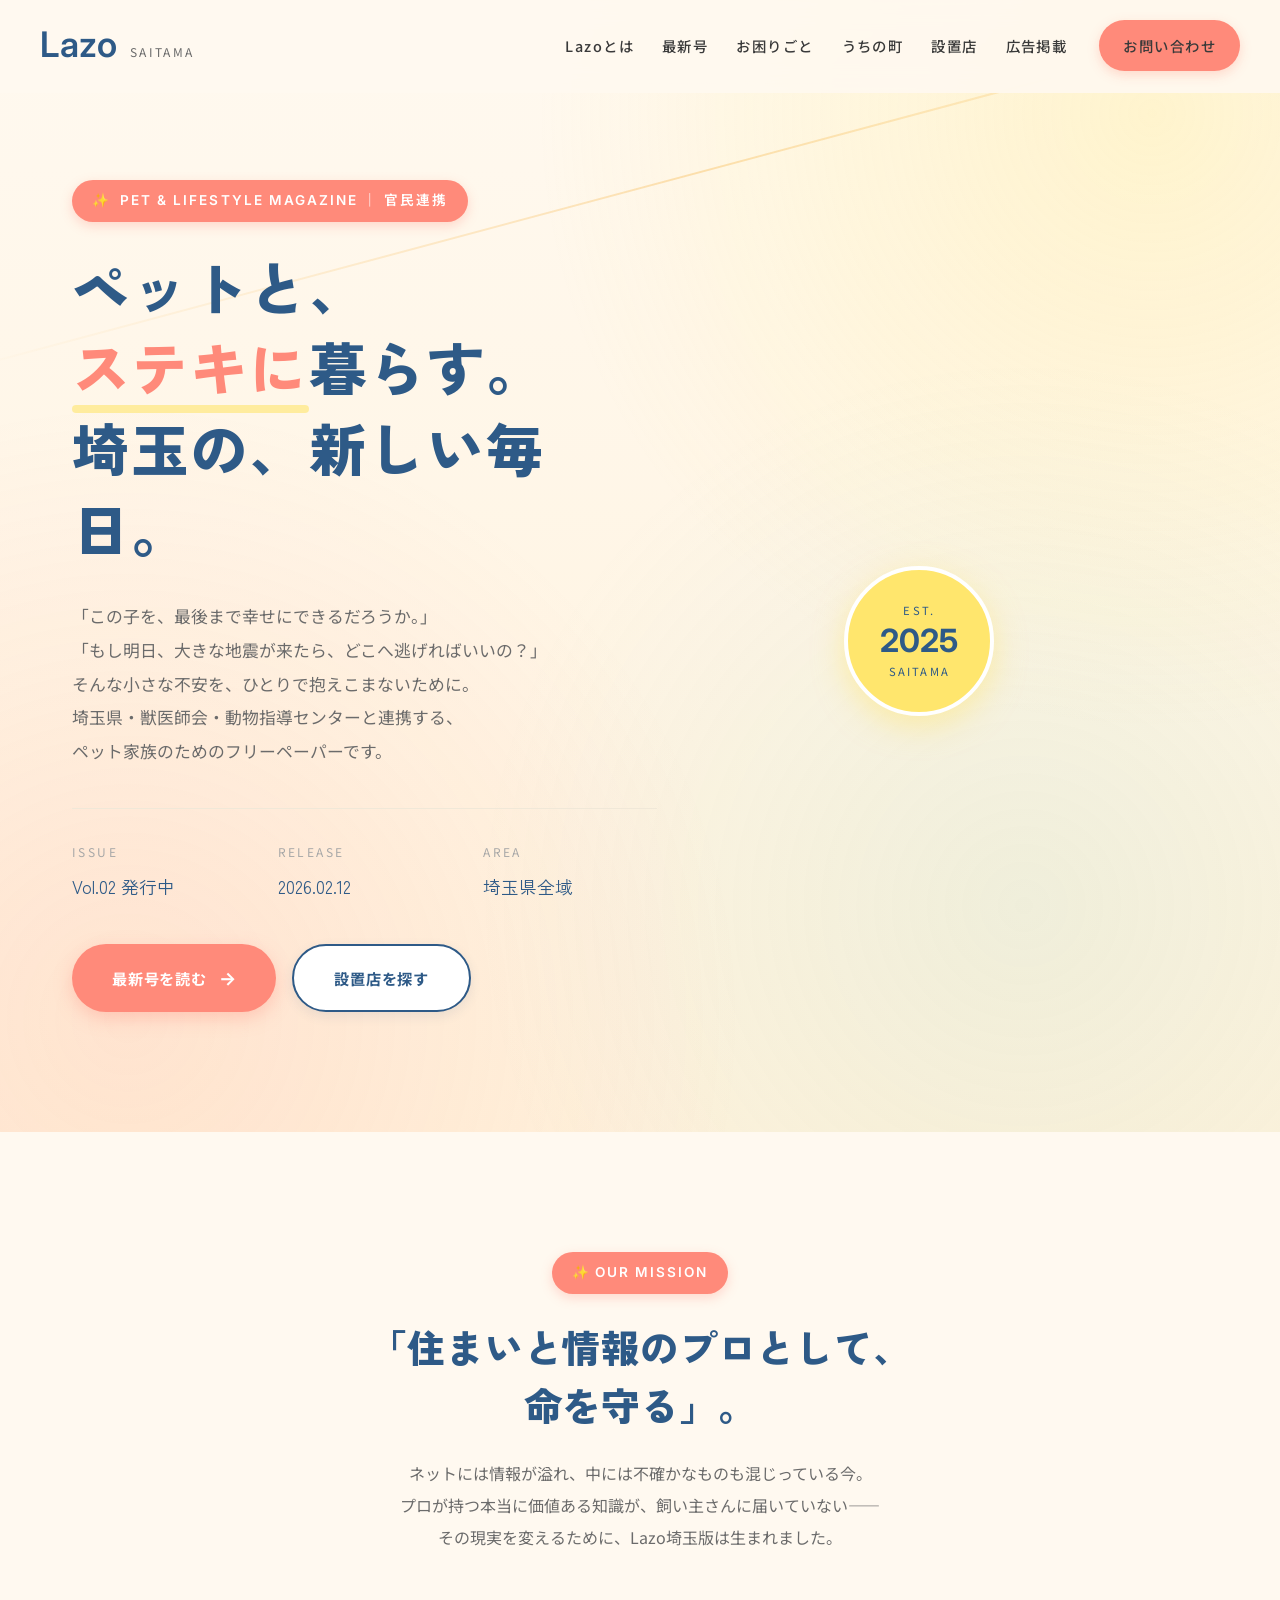
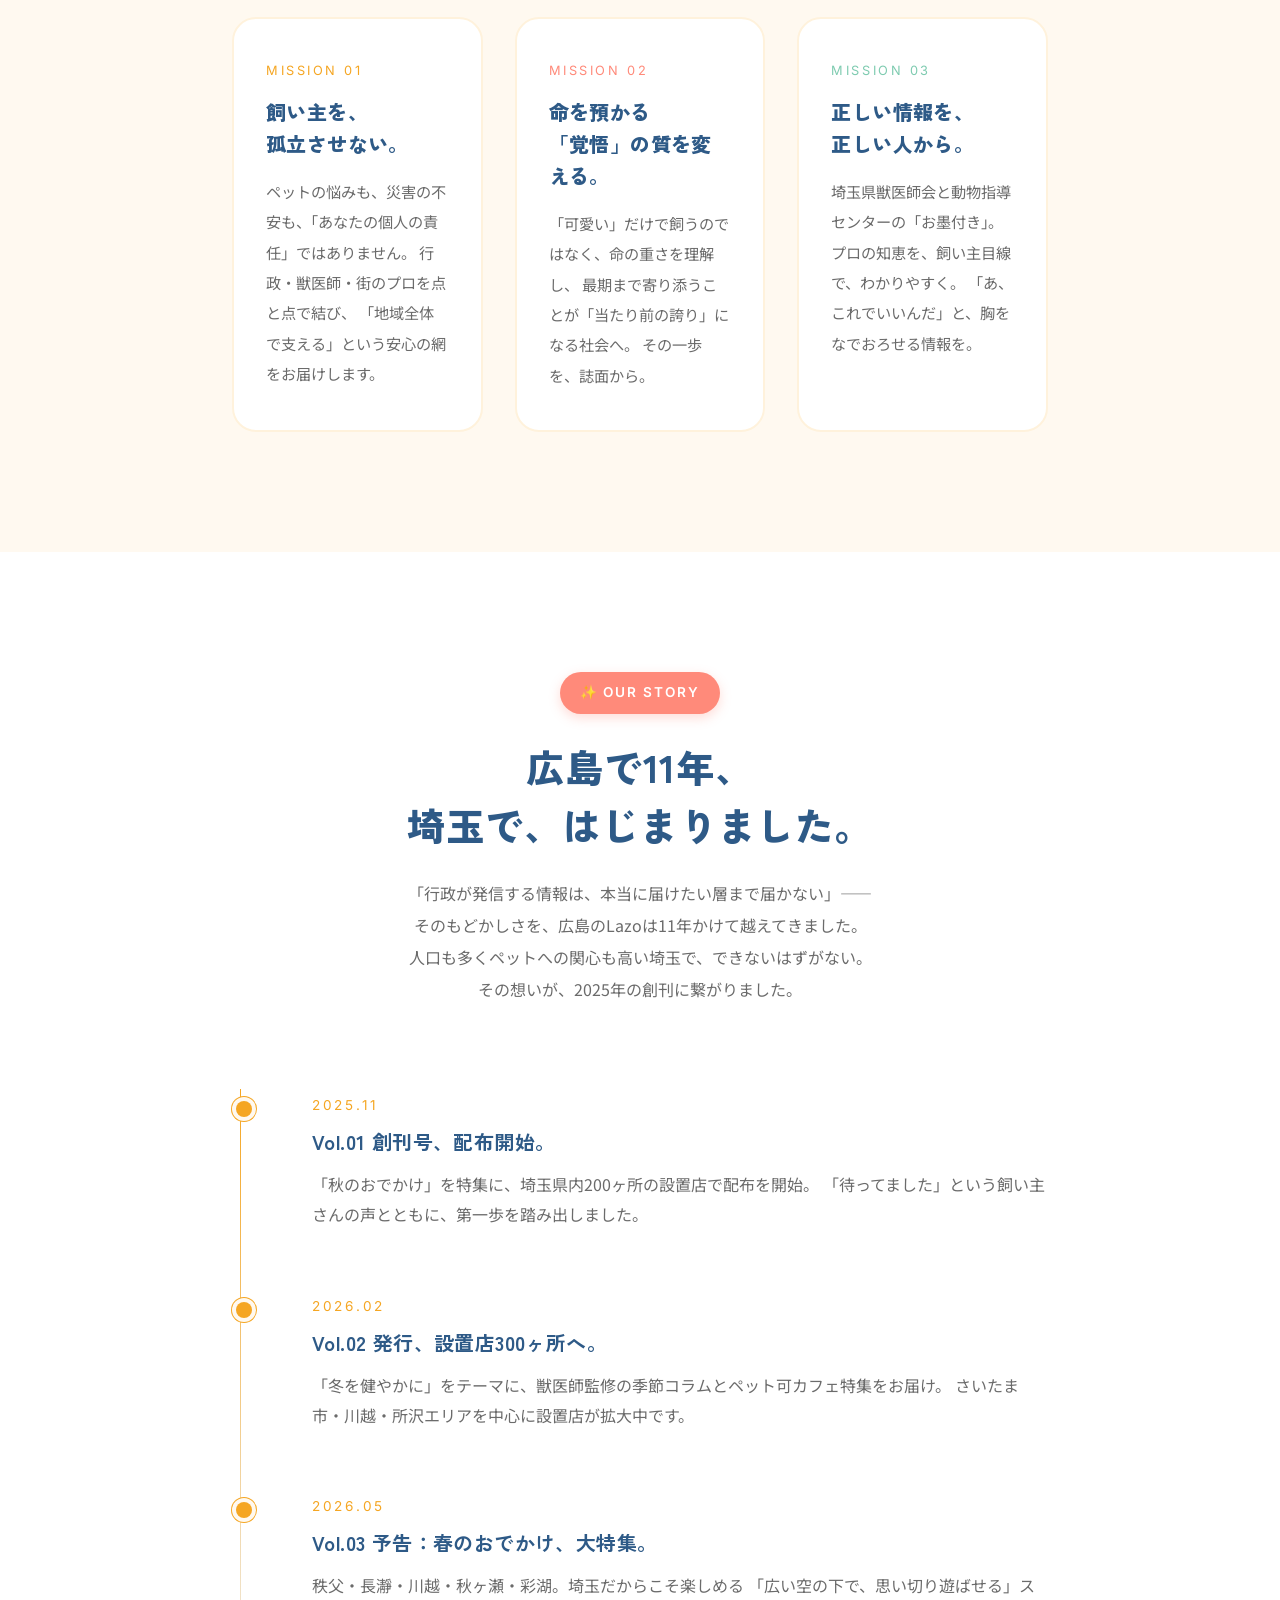
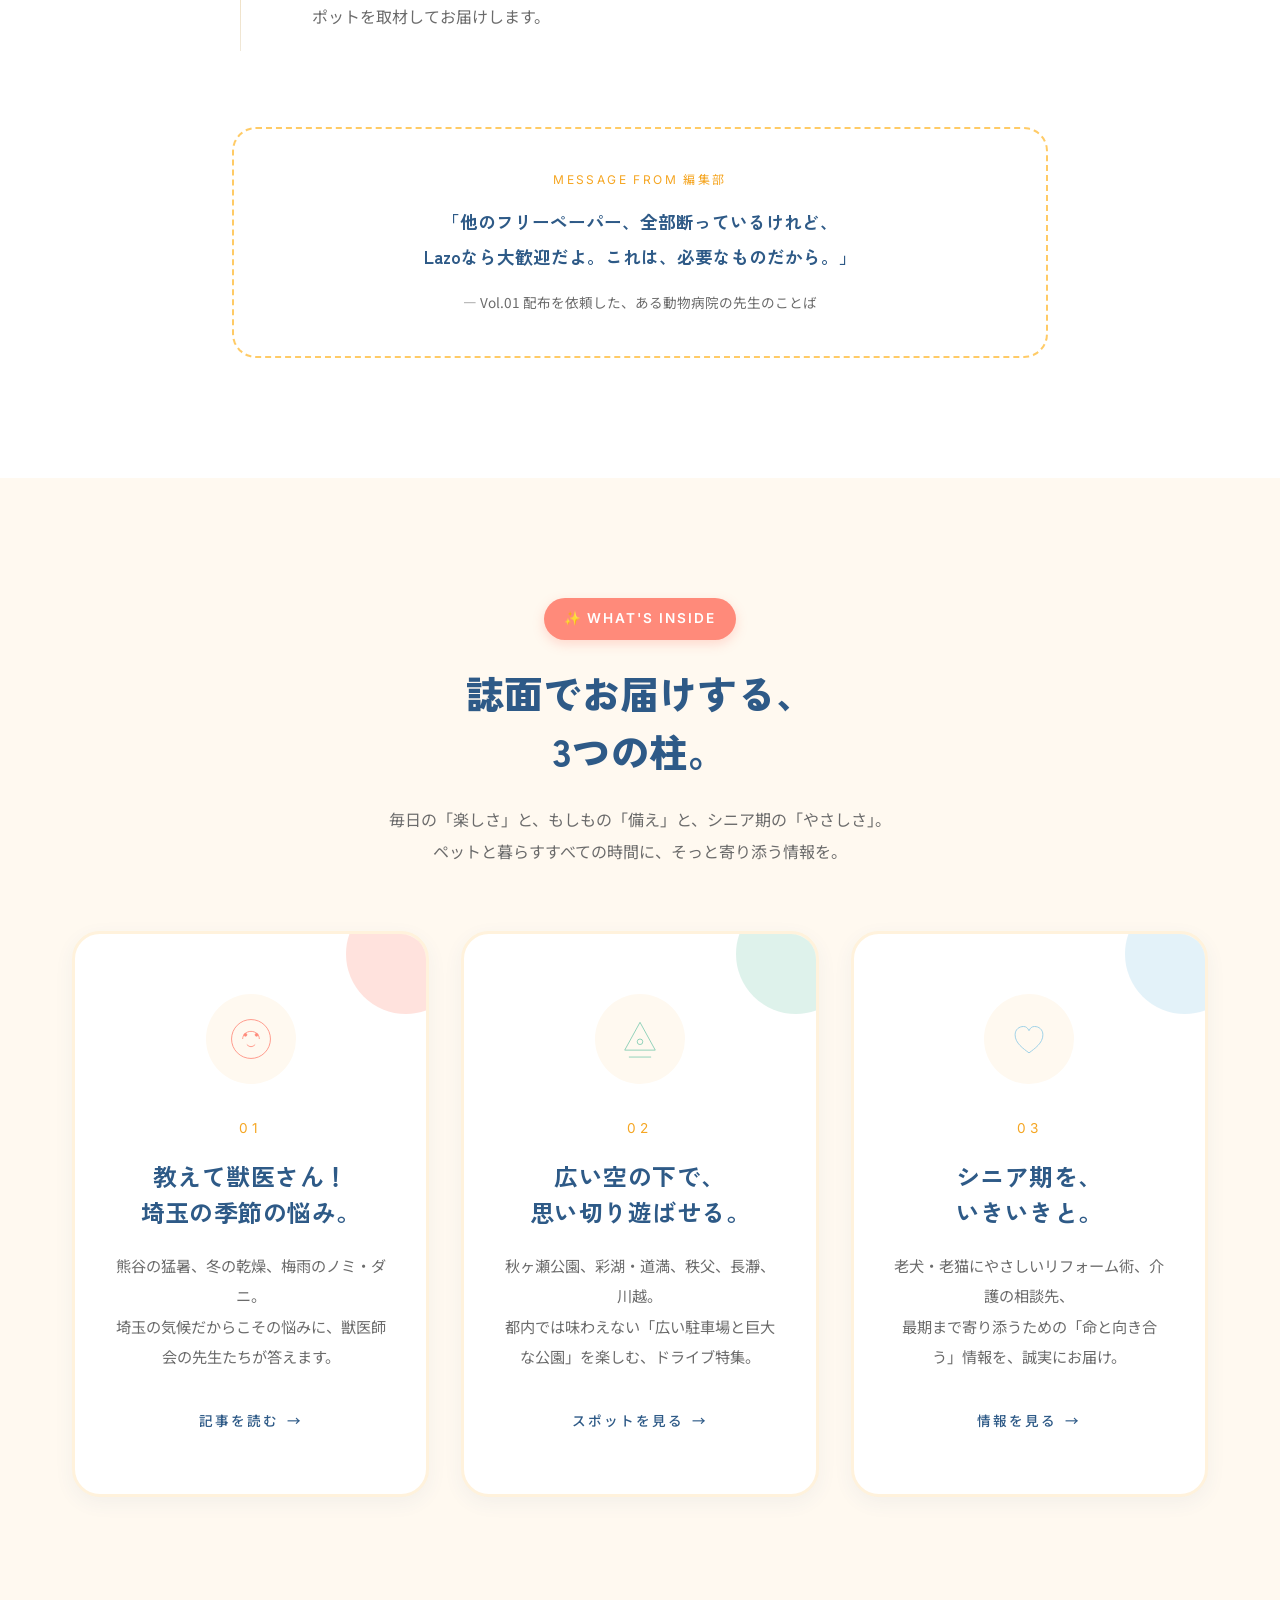
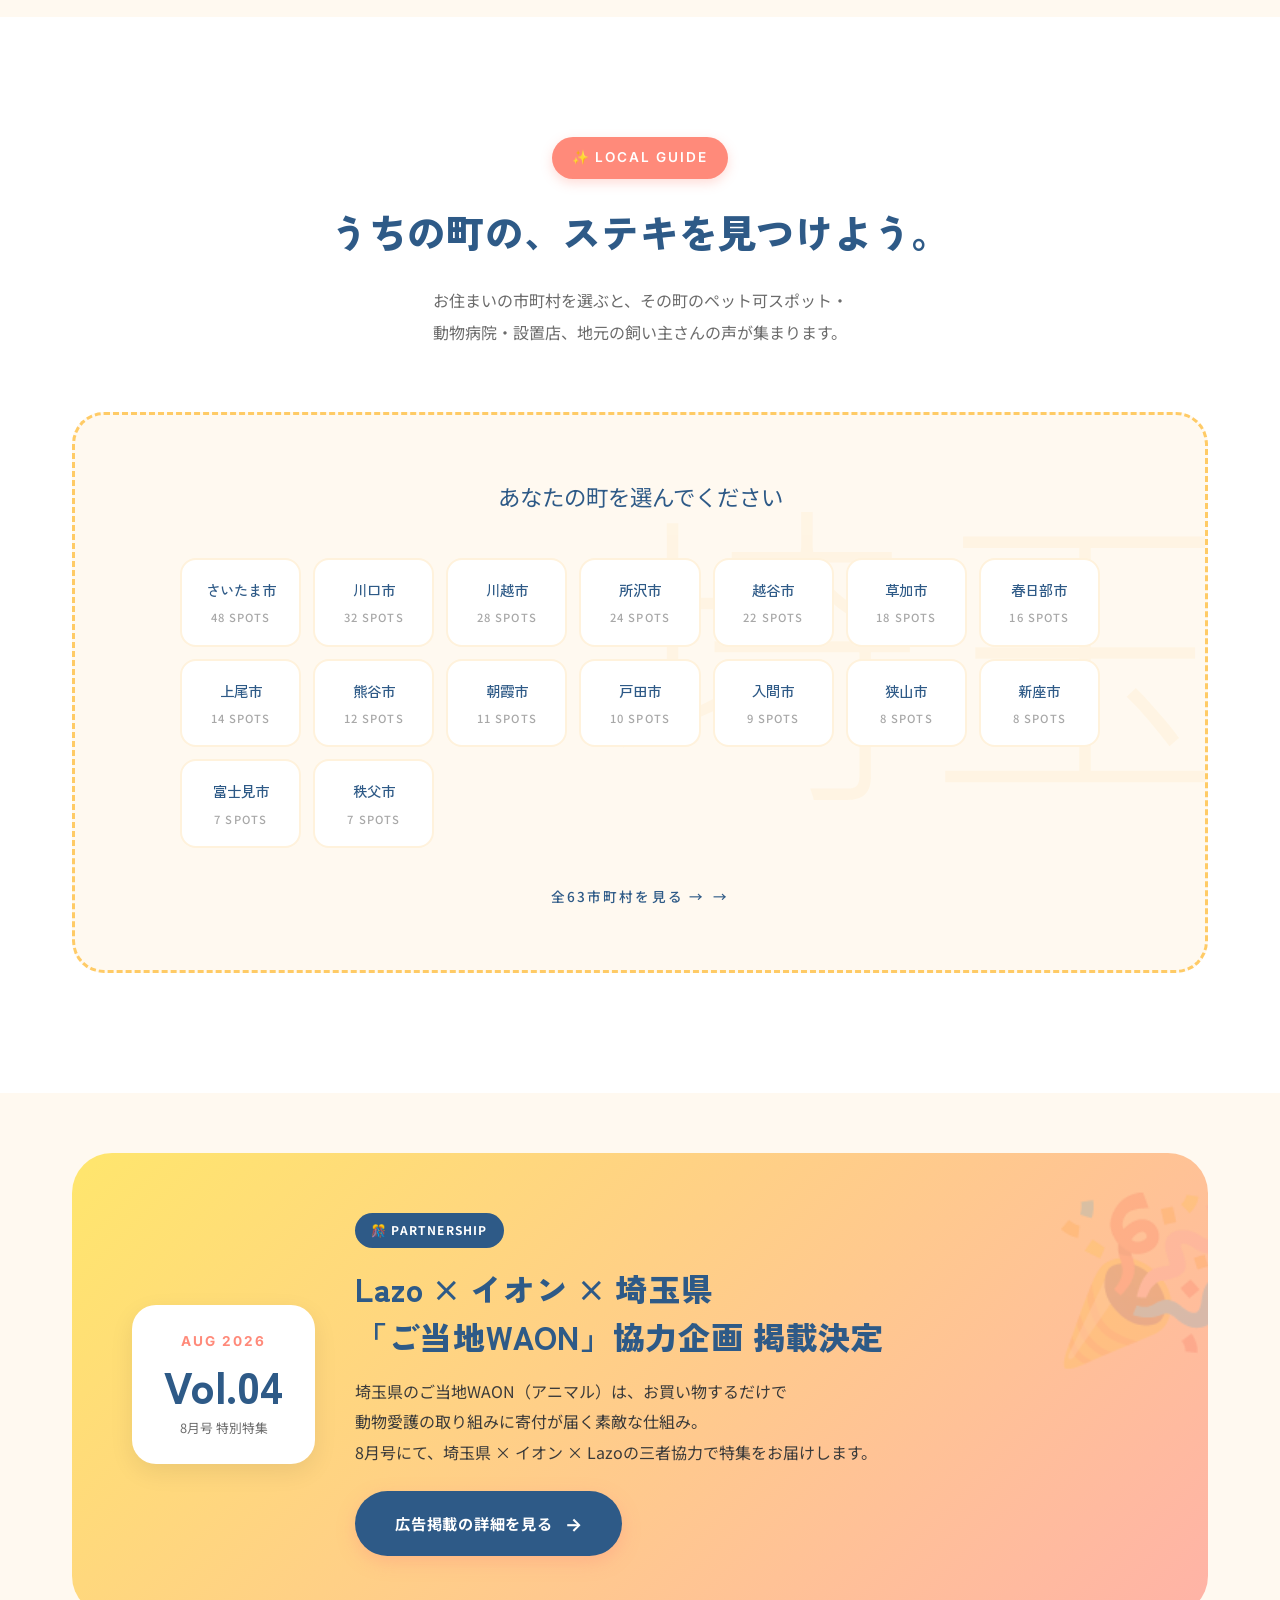
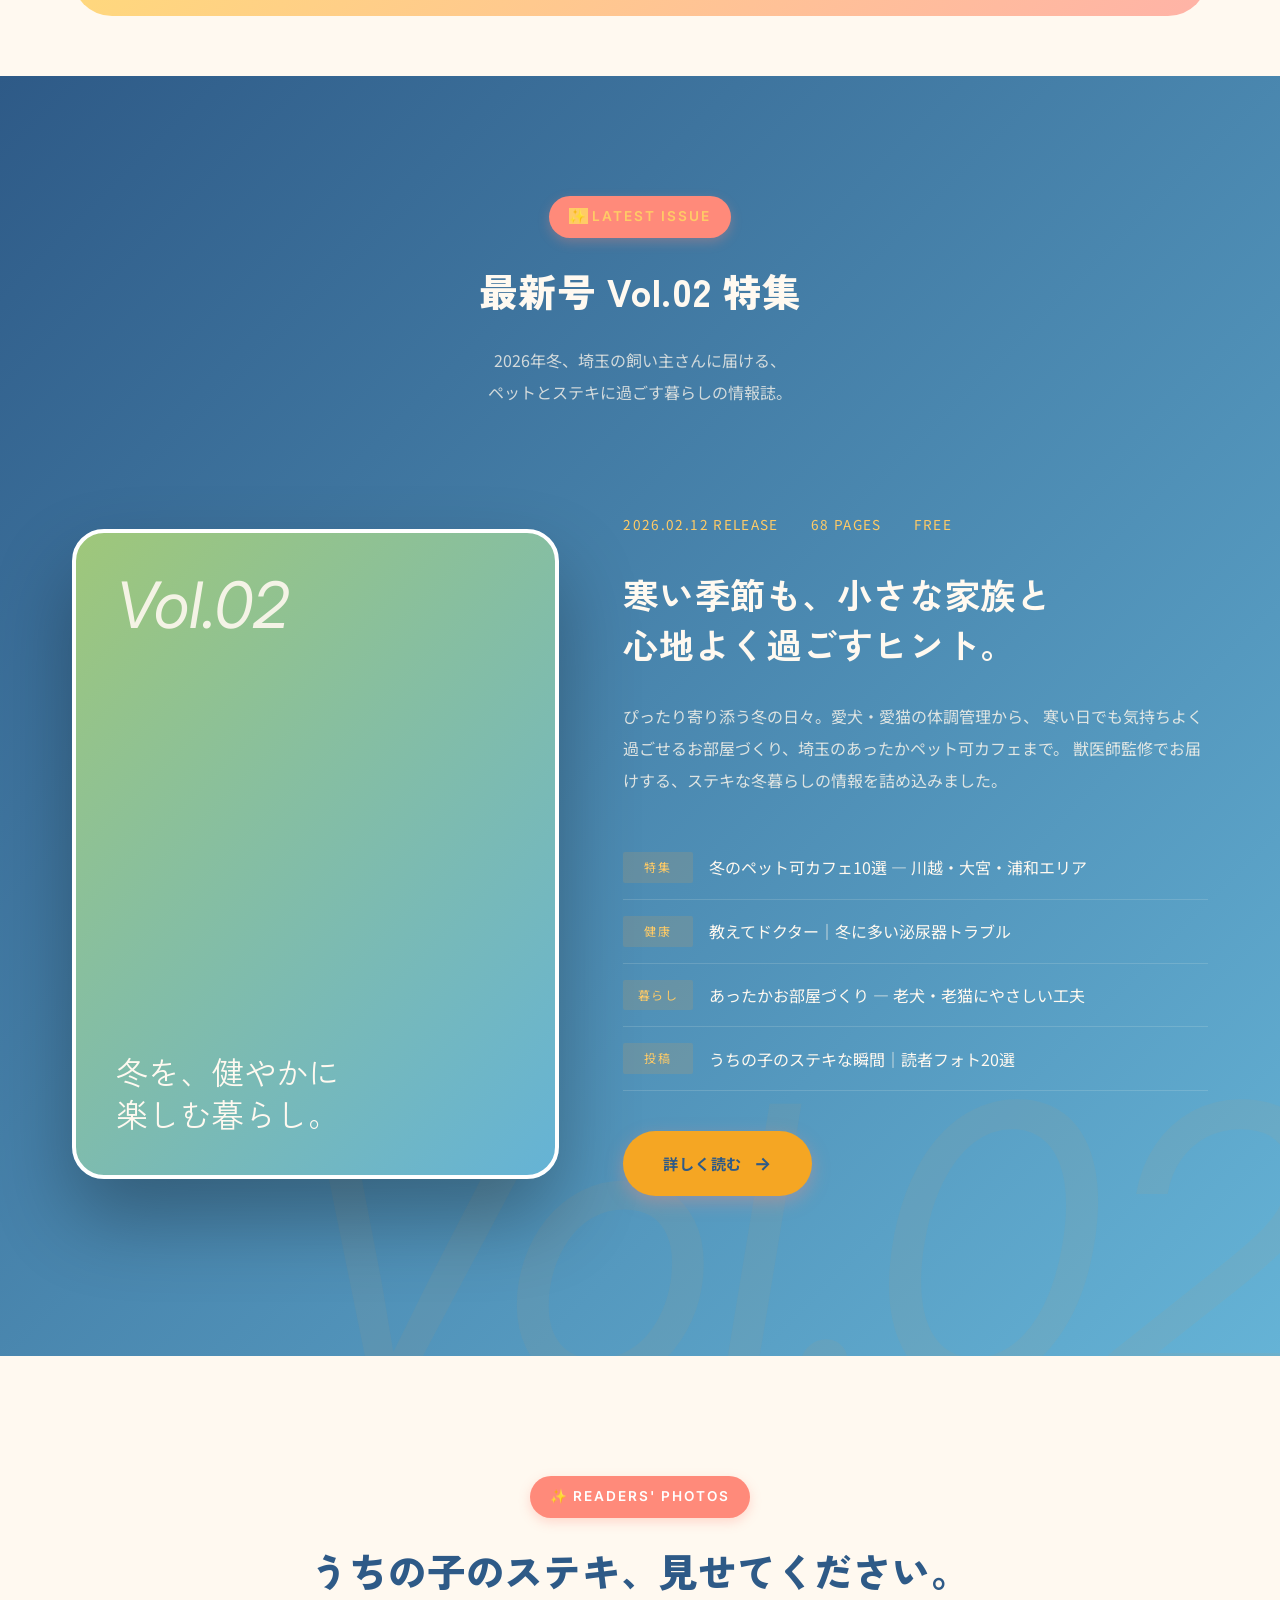
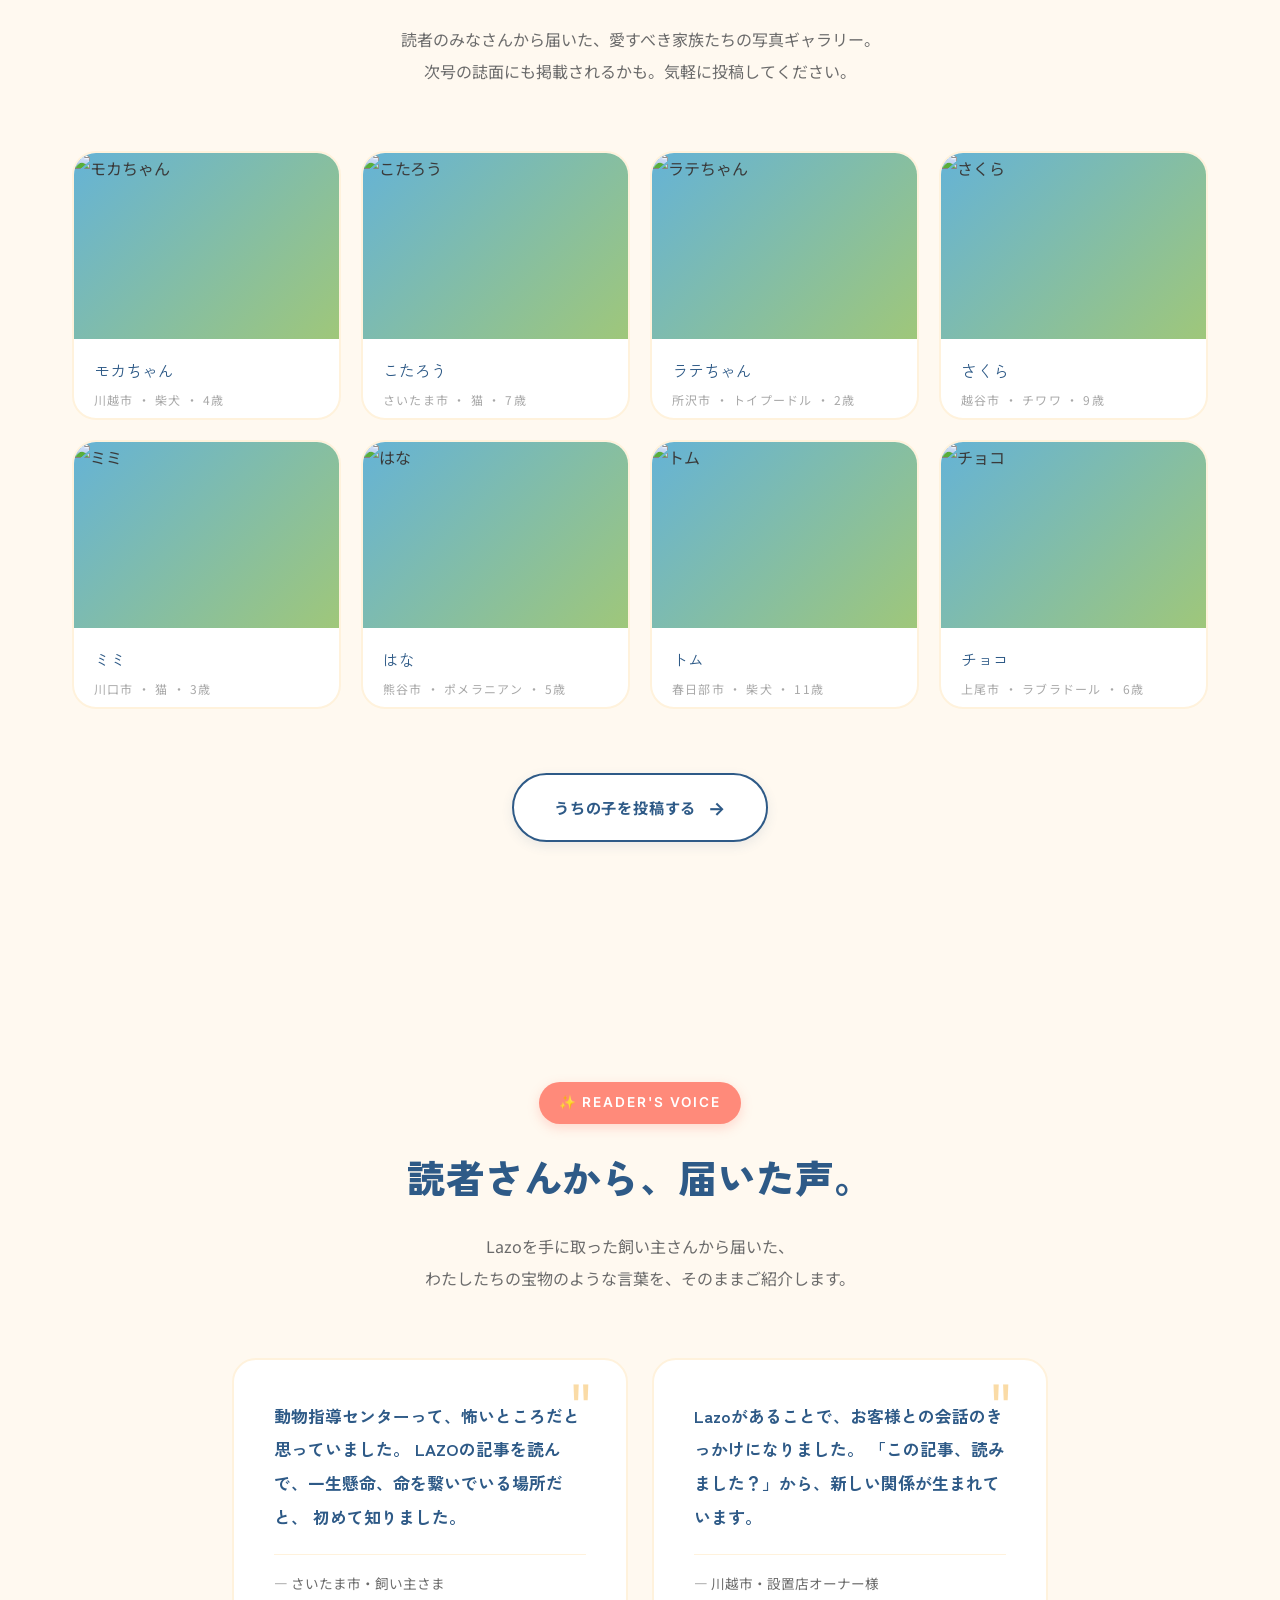
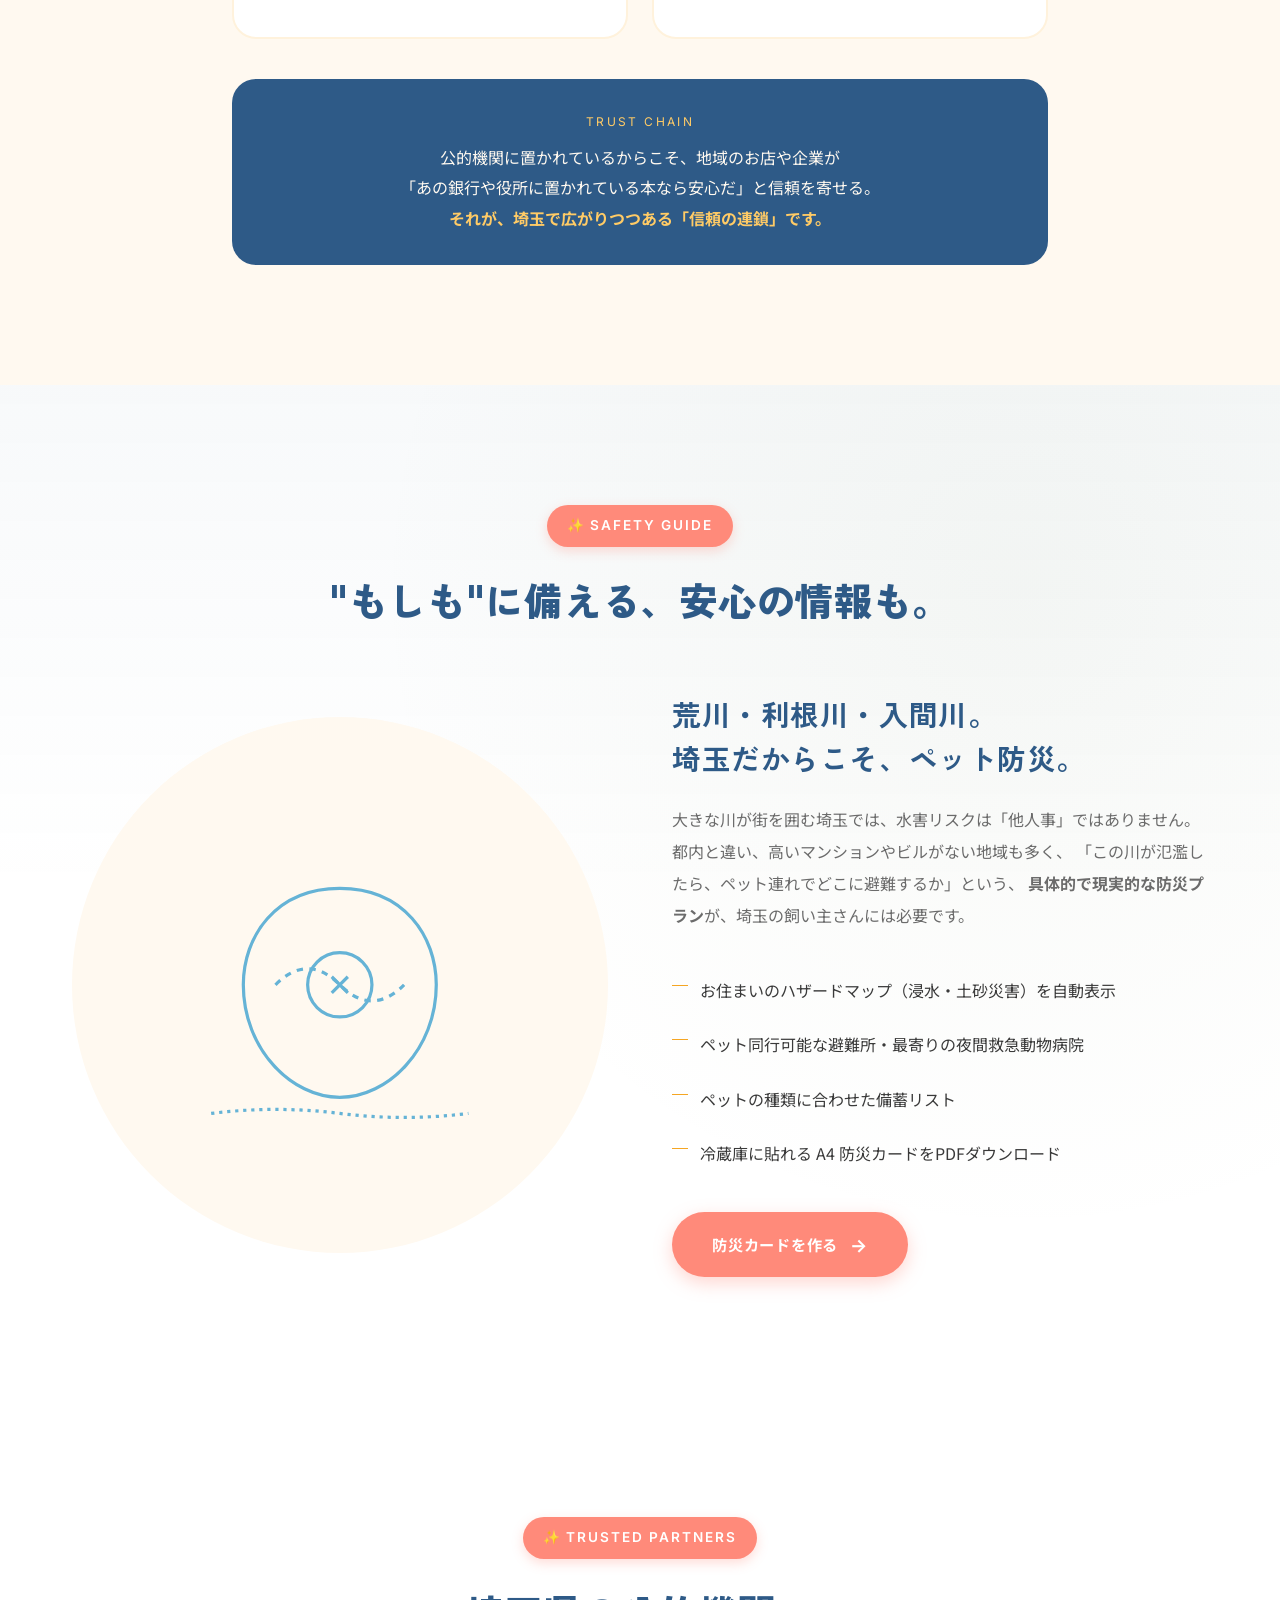
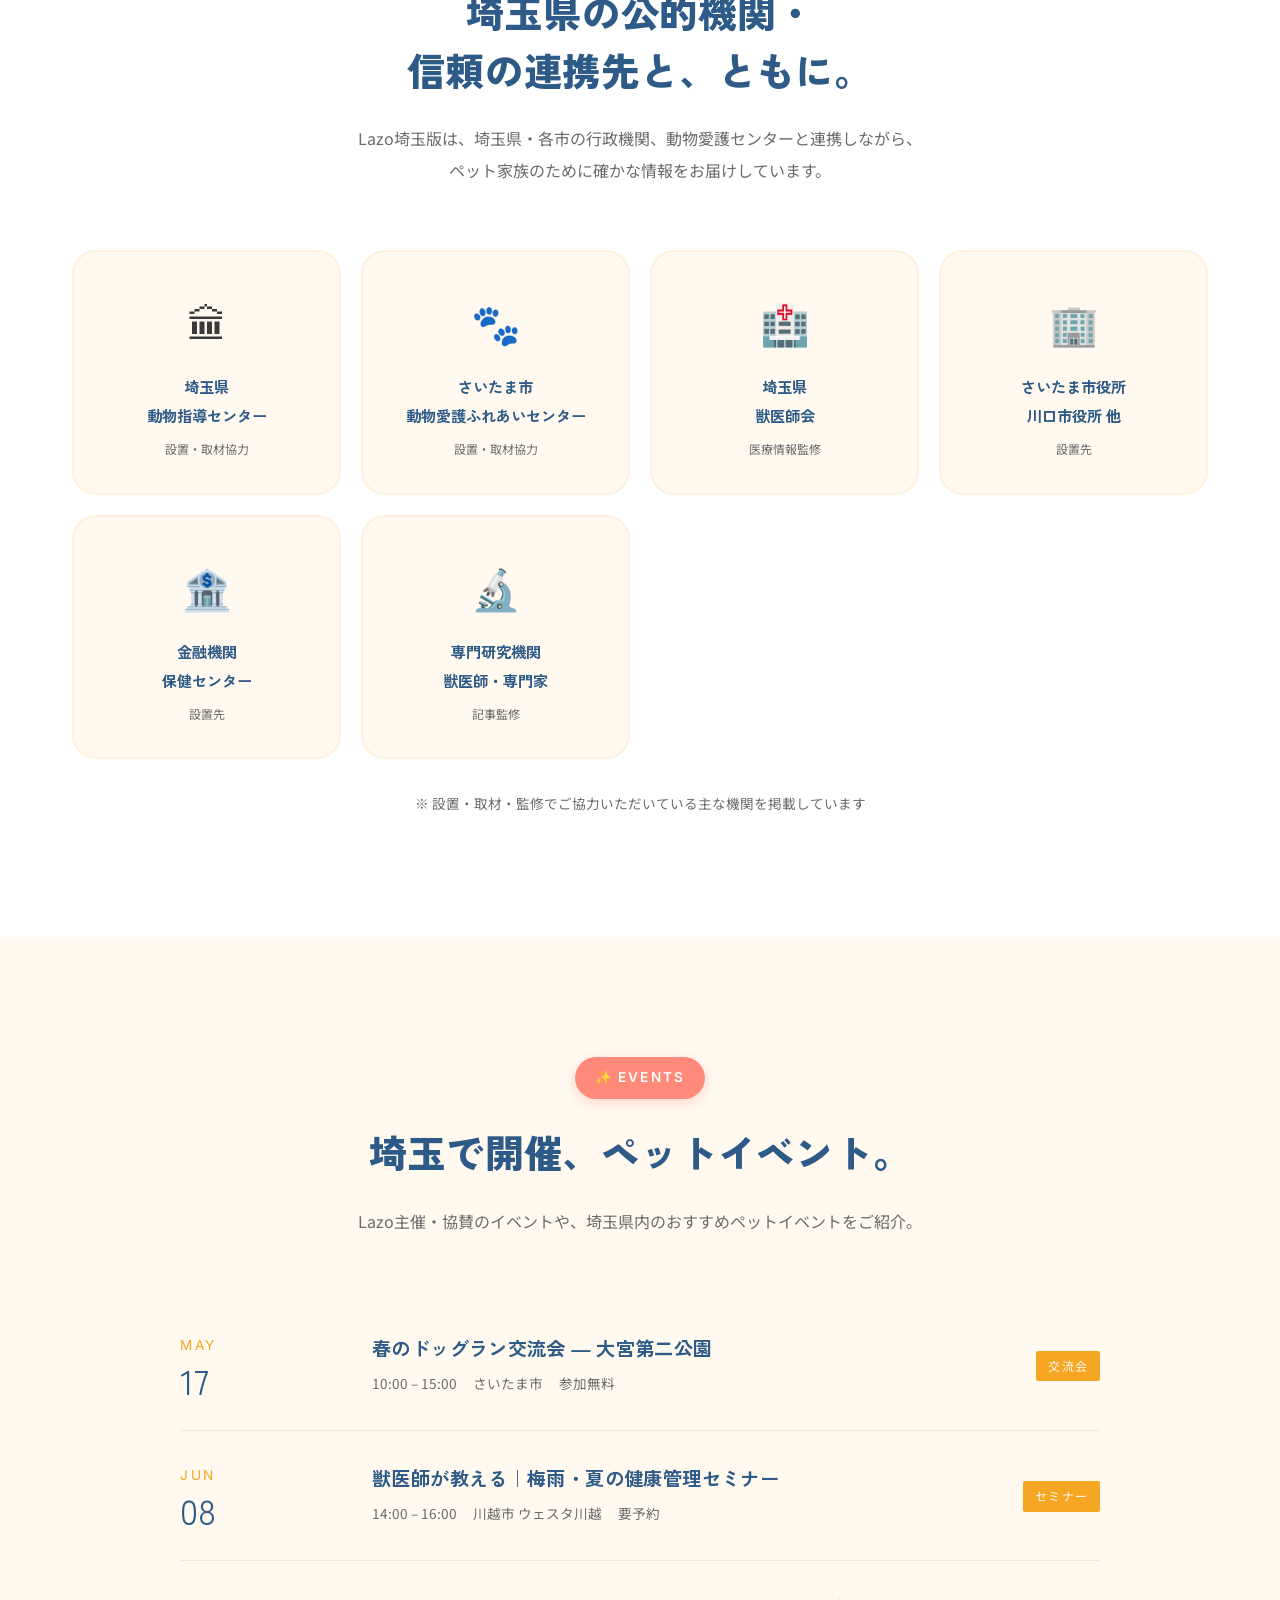
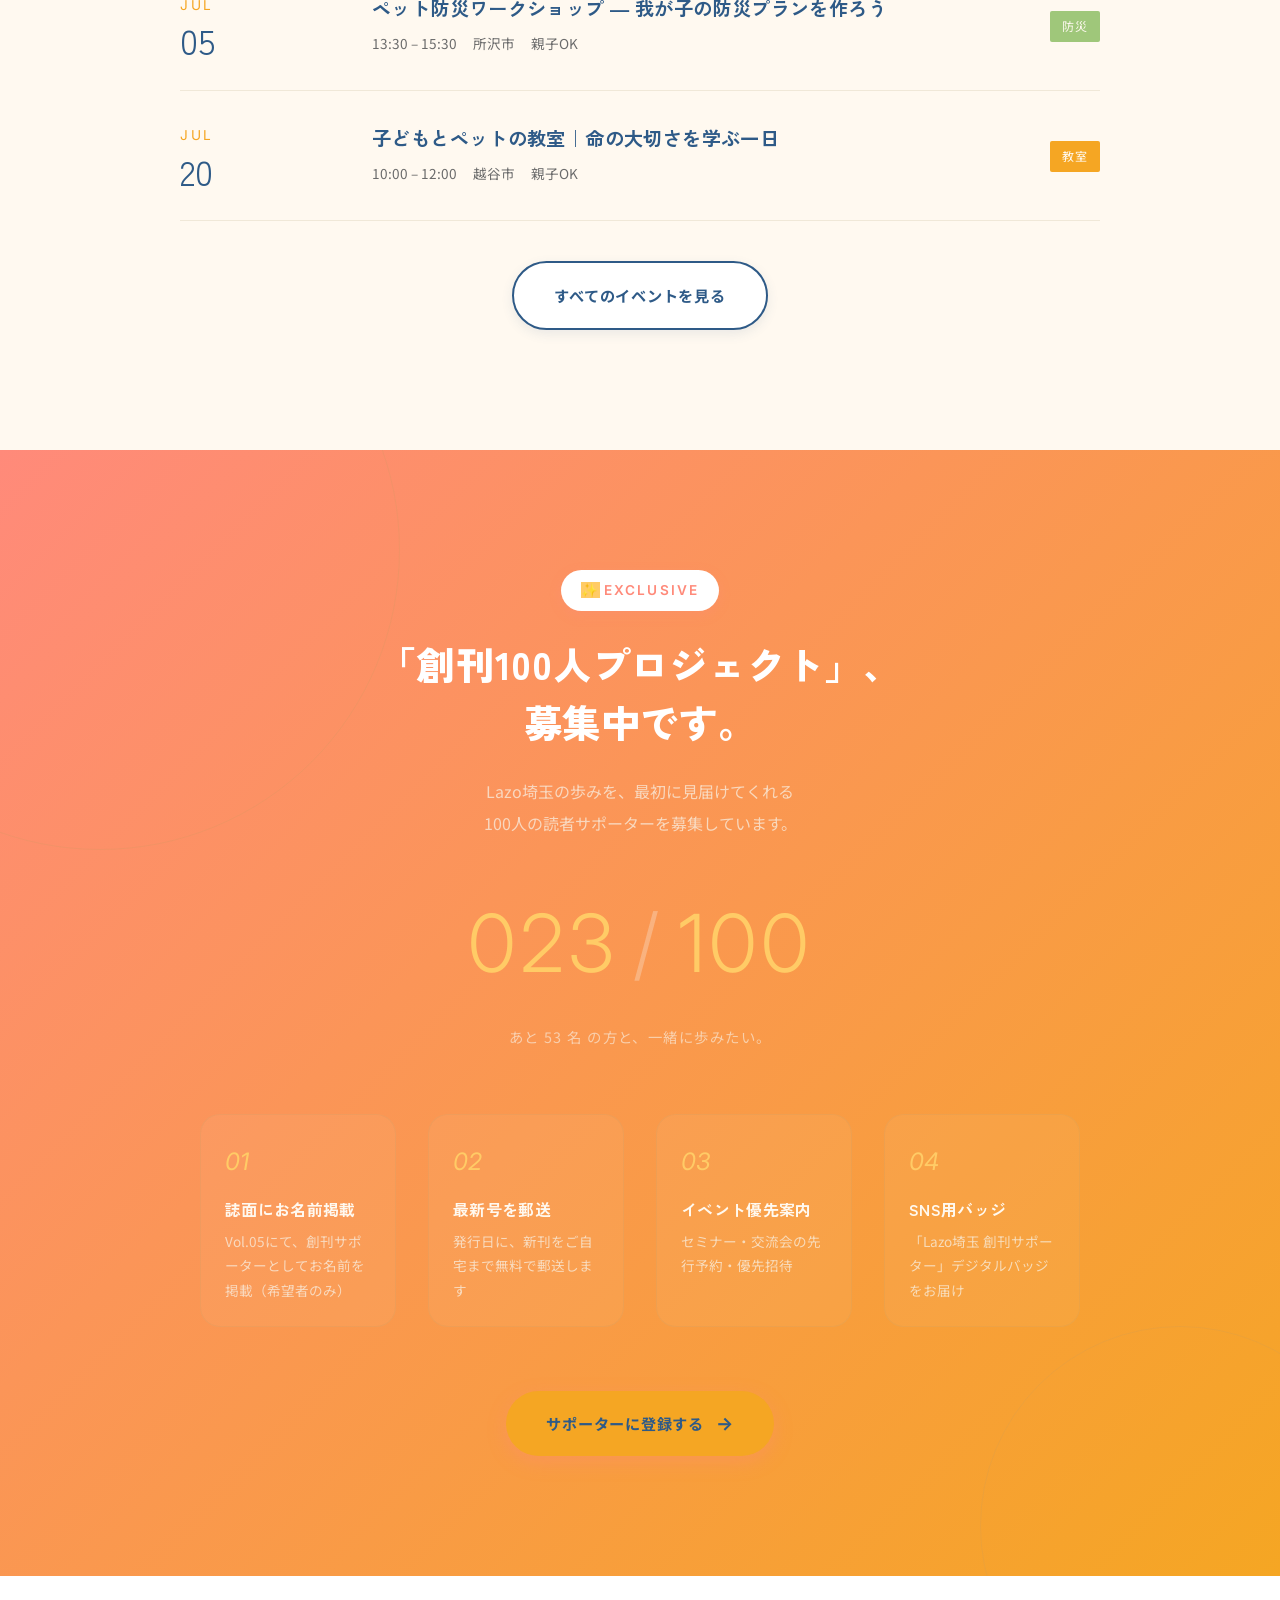
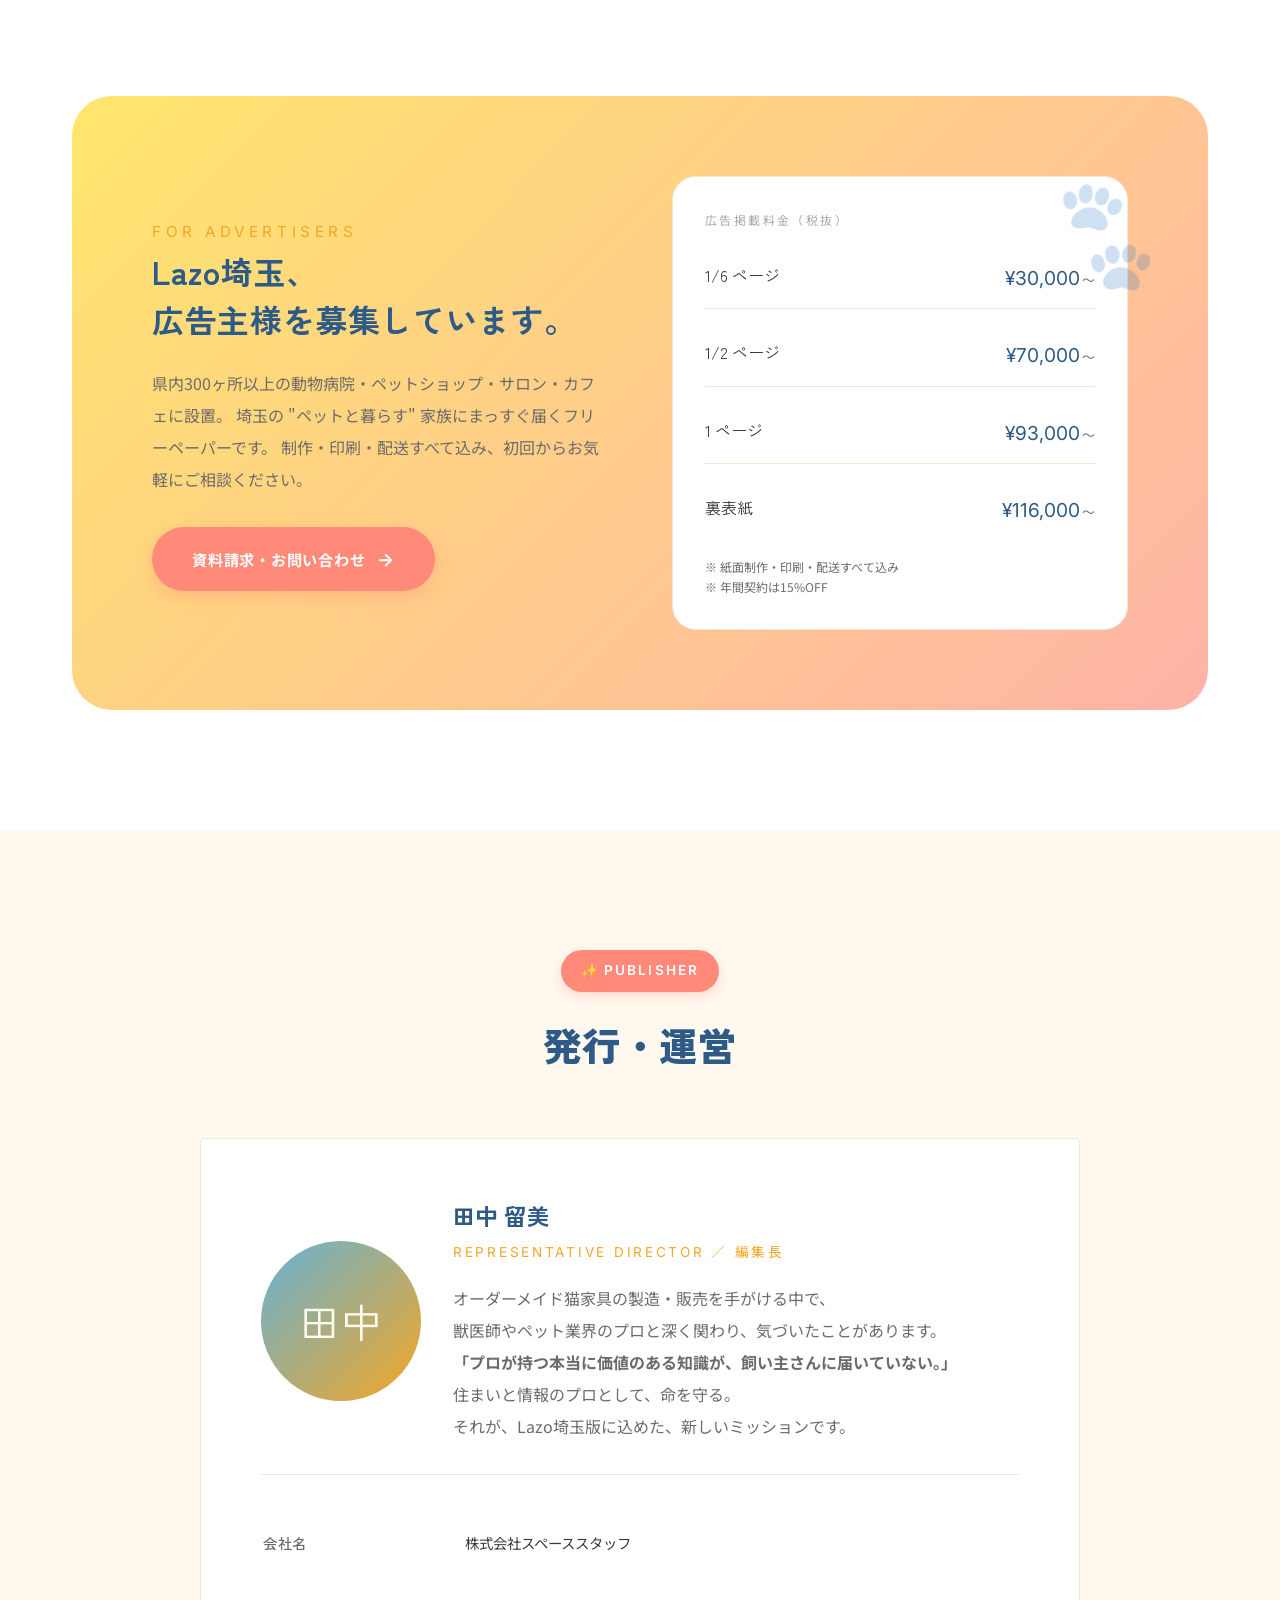
==== commit b6c82ed9: "キャッチコピー「ペットとステキに暮らす」を広島からのブランド資産として復元 index.html: - ヒーロー見出しを「ステキに暮らす。埼玉の、新しい毎日。」に戻す - meta/og タグも「ペッ" ====
--- a/index.html
+++ b/index.html
@@ -3,10 +3,10 @@
 <head>
 <meta charset="UTF-8">
 <meta name="viewport" content="width=device-width, initial-scale=1.0">
-<meta name="description" content="Lazo埼玉版｜埼玉県・獣医師会・動物指導センターと連携する、埼玉の飼い主さんのための官民連携ペット専門フリーペーパー。ペットと暮らす「不安」を「安心」に変える、命の情報を届けます。">
-<meta name="keywords" content="Lazo,ラソ,埼玉,ペット,フリーペーパー,犬,猫,動物病院,ドッグラン,ペット防災,荒川,利根川,埼玉県動物指導センター,獣医師会,ペット同行避難,官民連携">
-<meta property="og:title" content="Lazo 埼玉版｜ペットと安心して暮らすための、情報誌">
-<meta property="og:description" content="埼玉県・獣医師会・動物指導センターと連携。飼い主の「不安」を「安心」に変える、命を守る情報を届けます。">
+<meta name="description" content="Lazo埼玉版｜ペットとステキ暮らし情報。埼玉県・獣医師会・動物指導センターと連携する、埼玉の飼い主さんのための官民連携ペット専門フリーペーパーです。">
+<meta name="keywords" content="Lazo,ラソ,埼玉,ペット,フリーペーパー,犬,猫,動物病院,ドッグラン,ペット暮らし,ペット防災,荒川,利根川,埼玉県動物指導センター,獣医師会,ペット同行避難,官民連携">
+<meta property="og:title" content="Lazo 埼玉版｜ペットとステキ暮らし情報">
+<meta property="og:description" content="埼玉県・獣医師会・動物指導センターと連携。ペットとステキに暮らす、埼玉の新しい毎日を。">
 <meta property="og:type" content="website">
 <title>Lazo 埼玉版 ｜ ペットとステキ暮らし情報</title>
 <link rel="preconnect" href="https://fonts.googleapis.com">
@@ -49,8 +49,8 @@
             <span class="hero-eyebrow">PET & LIFESTYLE MAGAZINE ｜ 官民連携</span>
             <h1 class="hero-title">
                 ペットと、<br>
-                <span class="highlight">安心して</span>暮らせる、<br>
-                埼玉の毎日を。
+                <span class="highlight">ステキに</span>暮らす。<br>
+                埼玉の、新しい毎日。
             </h1>
             <p class="hero-lead">
                 「この子を、最後まで幸せにできるだろうか。」<br>
